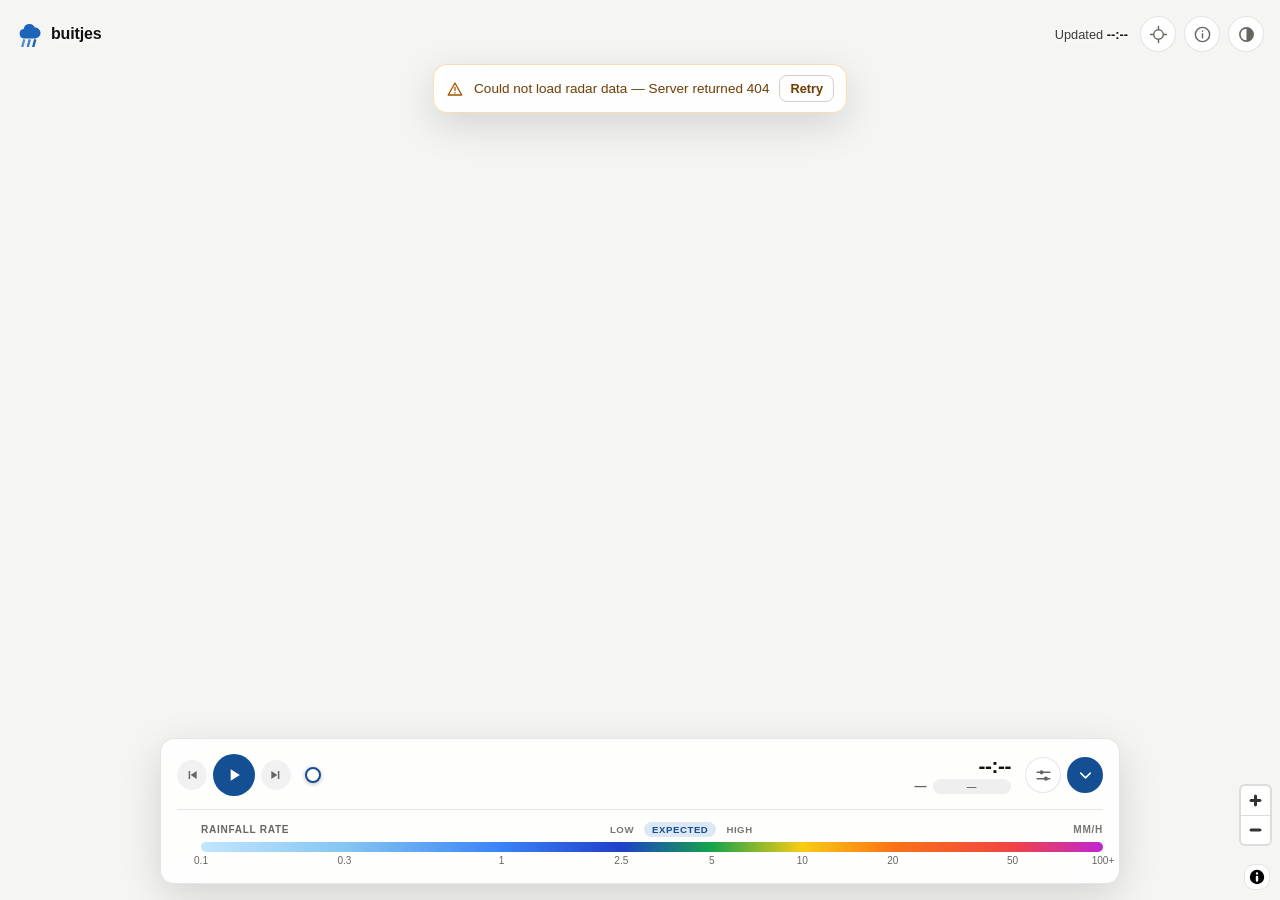
==== frontend/index.html @ 9e0125d9 "Light mode for the map page; OSM referrer on the forecast page The map page gets the family light/da" ====
<!DOCTYPE html>
<html lang="en">
<head>
    <meta charset="UTF-8">
    <meta name="viewport" content="width=device-width, initial-scale=1.0, viewport-fit=cover">
    <meta name="color-scheme" content="dark light">
    <!-- See robots.txt. -->
    <meta name="robots" content="noindex, nofollow">
    <!-- Only the map page, and only because OpenStreetMap's tile servers reject
         requests with no Referer. A reverse proxy sending Referrer-Policy:
         same-origin — a reasonable default, and what this runs behind — strips
         it on cross-origin requests, so the OSM basemap 403s while every other
         basemap is unaffected. A document-level meta overrides the header.
         strict-origin-when-cross-origin is the browsers' own default: the tile
         host is told which site is asking, and nothing more. -->
    <meta name="referrer" content="strict-origin-when-cross-origin">
    <title>Buitjes — Precipitation radar</title>
    <link rel="icon" type="image/svg+xml" href="favicon.svg">
    <link rel="icon" type="image/png" sizes="32x32" href="favicon-32.png">
    <link rel="apple-touch-icon" href="apple-touch-icon.png">
    <link rel="stylesheet" href="vendor/maplibre/maplibre-gl.css">
    <link rel="stylesheet" href="style.css">
    <!-- Before anything is drawn: applies a saved light/dark choice (the
         switch in the top bar), so the page never flashes the other theme. -->
    <script src="js/family.js"></script>
</head>
<body>
    <svg class="icon-sprite" aria-hidden="true" focusable="false">
        <symbol id="icon-play" viewBox="0 0 24 24"><path d="M8 5v14l11-7z"/></symbol>
        <symbol id="icon-pause" viewBox="0 0 24 24"><path d="M6 5h4v14H6zM14 5h4v14h-4z"/></symbol>
        <symbol id="icon-prev" viewBox="0 0 24 24"><path d="M7 6h2.2v12H7zM19 6v12l-9-6z"/></symbol>
        <symbol id="icon-next" viewBox="0 0 24 24"><path d="M14.8 6H17v12h-2.2zM5 6v12l9-6z"/></symbol>
        <symbol id="icon-settings" viewBox="0 0 24 24" fill="none" stroke="currentColor" stroke-width="1.8" stroke-linecap="round">
            <path d="M4 8h16M4 16h16"/>
            <circle cx="9.5" cy="8" r="2.6" fill="currentColor" stroke="none"/>
            <circle cx="15" cy="16" r="2.6" fill="currentColor" stroke="none"/>
        </symbol>
        <symbol id="icon-info" viewBox="0 0 24 24" fill="none" stroke="currentColor" stroke-width="1.8" stroke-linecap="round">
            <circle cx="12" cy="12" r="9"/><path d="M12 11v5"/><path d="M12 7.6v.3"/>
        </symbol>
        <symbol id="icon-locate" viewBox="0 0 24 24" fill="none" stroke="currentColor" stroke-width="1.8" stroke-linecap="round">
            <circle cx="12" cy="12" r="6"/><path d="M12 2v3M12 19v3M2 12h3M19 12h3"/>
        </symbol>
        <symbol id="icon-chevron" viewBox="0 0 24 24" fill="none" stroke="currentColor" stroke-width="2" stroke-linecap="round" stroke-linejoin="round">
            <path d="M6 9l6 6 6-6"/>
        </symbol>
        <symbol id="icon-alert" viewBox="0 0 24 24" fill="none" stroke="currentColor" stroke-width="1.8" stroke-linecap="round" stroke-linejoin="round">
            <path d="M12 4l9 16H3z"/><path d="M12 10v4"/><path d="M12 17v.3"/>
        </symbol>
        <symbol id="icon-close" viewBox="0 0 24 24" fill="none" stroke="currentColor" stroke-width="2" stroke-linecap="round">
            <path d="M6 6l12 12M18 6L6 18"/>
        </symbol>
    </svg>

    <div id="map"></div>

    <!-- Follows the cursor with the rain rate under it. Pointer-only, and
         deliberately outside #map so MapLibre never treats it as a target. -->
    <div class="hover-readout" id="hover-readout" aria-hidden="true" hidden>
        <span class="hover-swatch" id="hover-swatch"></span>
        <span class="hover-value" id="hover-value"></span>
        <span class="hover-band" id="hover-band" hidden></span>
    </div>

    <div class="banner" id="banner" role="alert" hidden>
        <svg class="banner-icon" aria-hidden="true"><use href="#icon-alert"/></svg>
        <span class="banner-spinner" aria-hidden="true"></span>
        <span id="banner-text"></span>
        <button type="button" id="banner-retry" class="banner-retry">Retry</button>
    </div>

    <header class="topbar">
        <div class="brand">
            <!-- The way back up, when a deployment has configured one: this
                 usually runs on a subdomain of a larger site, and without this
                 the only route there is editing the address bar. Filled in from
                 the manifest by site.js, and hidden -- separator and all -- when
                 nothing is configured. Reads "site / buitjes", the same order
                 as the nav on the other mhjansen.nl sites. -->
            <span class="brand-home" data-site-home hidden><a href=""></a><span class="brand-sep" aria-hidden="true">/</span></span>
            <svg class="brand-mark" viewBox="0 0 28 26" aria-hidden="true">
                <path transform="translate(1 -1.5) scale(1.05)" fill="currentColor" d="M7 18a4.5 4.5 0 0 1-.6-8.96 5.5 5.5 0 0 1 10.55-1.4A4.25 4.25 0 0 1 17.5 18z"/>
                <g stroke-width="2.4" stroke-linecap="square"><line class="rain-1" x1="8" y1="19.5" x2="6.5" y2="25"/><line class="rain-2" x1="13.5" y1="19.5" x2="12" y2="25"/><line x1="19" y1="19.5" x2="17.5" y2="25" stroke="currentColor"/></g>
            </svg>
            <span class="brand-name">buitjes</span>
        </div>
        <div class="topbar-actions">
            <!-- The age suffix and the dot only appear when the feed has
                 stopped; a fresh reading looks exactly as it always did. -->
            <p class="ref-time" id="ref-time-wrap">
                <span class="ref-time-dot" aria-hidden="true"></span>
                <span class="ref-time-label">Updated</span>
                <time id="ref-time">--:--</time>
                <span class="ref-time-age" id="ref-time-age"></span>
            </p>
            <!-- Only while the ingestor is standing in for KNMI's seamless
                 ensemble. It sits beside the update time because that is where
                 a reader already looks to ask "is this current?", and this is
                 the other half of that question: current, but coarser. -->
            <span class="src-badge" id="src-badge" hidden>Fallback</span>
            <button type="button" id="locate-btn" class="icon-btn" aria-label="Find my location" title="Find my location">
                <svg aria-hidden="true"><use href="#icon-locate"/></svg>
            </button>
            <button type="button" id="info-btn" class="icon-btn" aria-label="About this map" aria-expanded="false" title="About this map">
                <svg aria-hidden="true"><use href="#icon-info"/></svg>
            </button>
            <!-- The light/dark switch all the mhjansen.nl sites share, last in
                 the bar as on the others. family.js fills it in and shows it. -->
            <button class="icon-btn theme-toggle" hidden></button>
        </div>

    </header>

    <div class="modal-backdrop" id="about-backdrop" hidden></div>
    <div class="modal" id="about-modal" role="dialog" aria-modal="true" aria-labelledby="about-title" hidden>
        <div class="modal-head">
            <h2 id="about-title">About Buitjes</h2>
            <button type="button" id="about-close" class="icon-btn" aria-label="Close">
                <svg aria-hidden="true"><use href="#icon-close"/></svg>
            </button>
        </div>

        <div class="modal-body">
            <p>Rainfall over the Netherlands in 5-minute steps: an hour of measured
               radar behind you, six hours of forecast ahead. Every number on this
               page comes from this server, which fetches and reduces the weather
               data itself; the only thing the browser asks anyone else for is the
               basemap under the rain.</p>

            <section class="about-section">
                <h3>Reading the timeline</h3>
                <dl class="info-list">
                    <dt><i class="zone-swatch zone-swatch--observed"></i>Observed</dt>
                    <dd>What the radar actually measured.</dd>
                    <dt><i class="zone-swatch zone-swatch--nowcast"></i>Nowcast</dt>
                    <dd>First two hours ahead, mostly radar extrapolation.</dd>
                    <dt><i class="zone-swatch zone-swatch--forecast"></i>Forecast</dt>
                    <dd>Beyond that, increasingly the weather model.</dd>
                </dl>
                <p class="about-note">The forecast is <em>seamless</em> — that split is a
                   reading aid, not a change of data source. Accuracy drops the further
                   right you scrub.</p>
                <p class="about-note">A step badged <strong>Estimated</strong> is one KNMI
                   published empty: all twenty runs identical and the country dry in the
                   middle of a rain band. Rather than draw that, this stands in for it with
                   the average of the steps five minutes either side, and says so — on the
                   map as the badge, on a chart as a dashed line.</p>
            </section>

            <section class="about-section">
                <h3>How sure is it?</h3>
                <p class="about-note">The forecast is twenty runs, not one.
                   <strong>Expected</strong> on the switch is the twenty pooled into a single
                   field: their average decides where the rain is, the runs' own range of
                   intensities how hard it falls, so a shower keeps its edges instead of being
                   smeared across twenty guesses at its position.</p>
                <p class="about-note"><strong>Low</strong> and <strong>High</strong> redraw the
                   map as the dry and wet ends of the runs' disagreement: the rate all but two
                   of them beat, and the one only two reach. The wider the gap, the more the
                   ensemble is arguing — usually about where a shower lands, long before it
                   argues that one is coming at all. Hover to read all three at once.</p>
                <p class="about-note">Both are taken over
                   <span id="about-spread-radius">a small radius</span>
                   rather than a single square kilometre: at one kilometre the low end reads
                   zero almost everywhere, because a shower two streets away counts as a miss.
                   Read them as <em>near here</em>. Over the measured hour there is nothing to
                   take — radar is one number, not twenty — so the map shows what was measured
                   whichever end is selected.</p>
            </section>

            <section class="about-section">
                <h3>Data &amp; weather models</h3>
                <p class="about-note">Precipitation comes from the
                   <a href="https://dataplatform.knmi.nl/" target="_blank" rel="noopener">KNMI Data Platform</a>,
                   licensed CC BY 4.0.</p>
                <!-- Built by describeSources(), including the note about the
                     stand-in that hangs off the ensemble entry. -->
                <ul class="about-list" id="about-datasets"></ul>
                <ul class="about-list">
                    <li>
                        <a href="https://open-meteo.com/" target="_blank" rel="noopener">Open-Meteo</a>
                        <span class="about-kind">temperature, wind, solar, rain outlook</span>
                        <p>The KNMI product is precipitation only, so everything else comes from
                           Open-Meteo's ensemble endpoint — which returns every member, giving
                           the same kind of spread the rain forecast has. It also carries the rain
                           outlook past KNMI's six hours, hourly instead of every five minutes.
                           Fetched server-side.</p>
                    </li>
                </ul>
            </section>

            <section class="about-section">
                <h3>Mapping</h3>
                <ul class="about-list">
                    <li>
                        <a href="https://maplibre.org/" target="_blank" rel="noopener">MapLibre GL JS</a>
                        <span class="about-kind">renderer</span>
                        <p>Open-source GPU map rendering, served from this host rather than a CDN.</p>
                    </li>
                    <li>
                        <a href="https://openfreemap.org/" target="_blank" rel="noopener">OpenFreeMap</a>
                        <span class="about-kind">tiles</span>
                        <p><a href="https://www.openstreetmap.org/copyright" target="_blank" rel="noopener">OpenStreetMap</a>
                           vector tiles, free and without a key. Four of the five basemaps come
                           from here: their Dark and Positron styles as they are, plus two more
                           built from Dark — the high-contrast one recoloured here for quiet
                           roads and white place names on a heavy halo, and a plain one with the
                           names taken off altogether. Because the names are real text rather
                           than part of a picture, the rain slides underneath them instead of
                           over them.</p>
                    </li>
                    <li>
                        <a href="https://www.openstreetmap.org/" target="_blank" rel="noopener">OpenStreetMap standard tiles</a>
                        <span class="about-kind">tiles</span>
                        <p>The familiar OSM rendering, served by the OpenStreetMap Foundation.
                           One image with the names drawn into it, so on this style they sit
                           under the rain rather than over it.</p>
                    </li>
                </ul>
            </section>

            <section class="about-section">
                <h3>How it works</h3>
                <ul class="about-list about-list--plain">
                    <li><strong>Push, not polling.</strong> A Python service subscribes to KNMI's
                        MQTT notification service and ingests each file as it is announced,
                        rather than repeatedly asking whether one has appeared.</li>
                    <li><strong>Two grids, one raster.</strong> The forecast arrives as NetCDF on a
                        lat/lon grid and the radar as KNMI HDF5 on a polar stereographic one;
                        both are resampled onto a single Web Mercator raster so the map can
                        stretch one canvas over them.</li>
                    <li><strong>16-bit WebP packing.</strong> Each rain rate is split across the red
                        and green channels of a lossless WebP, and blue flags the pixels no radar
                        measured — so a frame of the whole domain is around 30 KB and a full
                        6-hour cycle a couple of megabytes.</li>
                    <li><strong>Colour on the GPU.</strong> A WebGL shader recombines those bytes and
                        applies the colour scale, so frames can be recoloured without
                        refetching. A Rust server hands out the finished frames.</li>
                </ul>
            </section>

            <section class="about-section">
                <h3>Source</h3>
                <p class="about-note">Open source, MIT licensed, at
                   <a href="https://github.com/MennoJ97/buitjes" target="_blank" rel="noopener">github.com/MennoJ97/buitjes</a>.
                   Most of it was written by an AI coding assistant; the commit history
                   records which parts.</p>
            </section>

            <section class="about-section">
                <h3>Credit</h3>
                <p class="about-note">Inspired by
                   <a href="https://nimbus.yannick.cloud" target="_blank" rel="noopener">Nimbus</a>
                   by Yannick, which showed what a self-hosted KNMI radar viewer could be —
                   the ensemble timeline, the WebP channel packing and the shader-side colour
                   ramp are all ideas taken from it. This is an independent implementation.</p>
            </section>

            <section class="about-section">
                <h3>Keyboard</h3>
                <p class="about-note"><kbd>Space</kbd> play or pause ·
                   <kbd>←</kbd> <kbd>→</kbd> step one frame ·
                   <kbd>Home</kbd> <kbd>End</kbd> jump to either end ·
                   <kbd>Esc</kbd> close. Click anywhere on the map for the rain rate and
                   the full timeline at that spot.</p>
            </section>

            <p class="about-foot">
                <span id="about-source"></span>
                <span class="about-home" data-site-home hidden>Part of <a href=""></a></span>
            </p>
        </div>
    </div>

    <aside class="trend-panel" id="trend-panel" aria-label="Forecast trend" hidden>
        <div class="trend-head">
            <div>
                <h2 id="trend-title">Forecast trend</h2>
                <p class="trend-sub" id="trend-sub"></p>
            </div>
            <button type="button" id="trend-close" class="icon-btn" aria-label="Close trend panel">
                <svg aria-hidden="true"><use href="#icon-close"/></svg>
            </button>
        </div>
        <div class="trend-body" id="trend-body"></div>
        <a class="trend-link" id="trend-link" href="forecast.html">Open full forecast &rarr;</a>
    </aside>

    <section class="panel" id="panel" aria-label="Radar playback">
        <div class="panel-primary">
            <div class="playback">
                <button type="button" id="step-back" class="btn-step" aria-label="Previous frame">
                    <svg aria-hidden="true"><use href="#icon-prev"/></svg>
                </button>
                <button type="button" id="play-pause-btn" class="btn-play" aria-label="Play">
                    <svg aria-hidden="true"><use href="#icon-play"/></svg>
                </button>
                <button type="button" id="step-fwd" class="btn-step" aria-label="Next frame">
                    <svg aria-hidden="true"><use href="#icon-next"/></svg>
                </button>
            </div>

            <div class="timeline" id="timeline">
                <div class="tl-track">
                    <div class="tl-zones" id="tl-zones"></div>
                    <div class="tl-ticks" id="tl-ticks"></div>
                    <div class="tl-loading" id="tl-loading" hidden></div>
                    <div class="tl-now" id="tl-now" hidden><span>now</span></div>
                </div>
                <input type="range" id="timeline-slider" min="0" max="0" value="0" step="1" aria-label="Forecast time">
            </div>

            <div class="readout">
                <time class="readout-time" id="current-time">--:--</time>
                <span class="readout-meta">
                    <span class="readout-step" id="step-label">—</span>
                    <span class="kind-badge" id="kind-badge">—</span>
                </span>
            </div>

            <div class="panel-buttons">
                <button type="button" id="settings-btn" class="icon-btn" aria-label="Playback settings" aria-expanded="false" title="Playback settings">
                    <svg aria-hidden="true"><use href="#icon-settings"/></svg>
                </button>
                <button type="button" id="collapse-btn" class="icon-btn btn-collapse" aria-label="Collapse panel" aria-expanded="true" title="Collapse panel">
                    <svg aria-hidden="true"><use href="#icon-chevron"/></svg>
                </button>
            </div>
        </div>

        <div class="panel-secondary">
            <div class="zone-key" id="zone-key"></div>
            <div class="scale">
                <div class="scale-head">
                    <span class="scale-title" id="scale-title">Rainfall rate</span>
                    <div class="pct-switch" id="pct-switch" role="group" aria-label="Which of the ensemble to draw" hidden>
                        <button type="button" class="pct-option" data-band="p10">Low</button>
                        <button type="button" class="pct-option is-active" data-band="mid" aria-pressed="true">Expected</button>
                        <button type="button" class="pct-option" data-band="p90">High</button>
                    </div>
                    <span class="scale-unit">mm/h</span>
                </div>
                <canvas id="legend-canvas" class="scale-bar"></canvas>
                <div class="scale-labels" id="scale-labels"></div>
            </div>
        </div>

    <div class="popover popover--settings" id="settings-popover" role="dialog" aria-label="Playback settings" hidden>
        <label class="field">
            <span class="field-label">Speed <output id="speed-label">3 fps</output></span>
            <input type="range" id="speed-slider" min="1" max="10" value="3" step="1">
        </label>
        <label class="field">
            <span class="field-label">Radar opacity <output id="opacity-label">70%</output></span>
            <input type="range" id="opacity-slider" min="10" max="100" value="70" step="5">
        </label>
        <label class="field field--check">
            <input type="checkbox" id="trend-toggle">
            <span>Show forecast trend panel</span>
        </label>
        <label class="field">
            <span class="field-label">Map style</span>
            <select id="basemap-select">
                <option value="dark">Dark</option>
                <option value="contrast">Dark, high contrast</option>
                <option value="light">Light</option>
                <option value="osm">OpenStreetMap</option>
                <option value="minimal">Dark, no labels</option>
            </select>
        </label>
    </div>
    </section>

    <canvas id="glcanvas" width="500" height="500" class="offscreen" aria-hidden="true"></canvas>

    <script src="vendor/maplibre/maplibre-gl.js"></script>
    <script type="module" src="js/app.js"></script>
</body>
</html>
---- frontend/vendor/maplibre/maplibre-gl.css ----
.maplibregl-map{-webkit-tap-highlight-color:rgb(0 0 0/0);font:12px/20px Helvetica Neue,Arial,Helvetica,sans-serif;overflow:hidden;position:relative}.maplibregl-canvas{left:0;position:absolute;top:0}.maplibregl-map:fullscreen{height:100%;width:100%}.maplibregl-ctrl-group button.maplibregl-ctrl-compass{touch-action:none}.maplibregl-canvas-container.maplibregl-interactive,.maplibregl-ctrl-group button.maplibregl-ctrl-compass{cursor:grab;-moz-user-select:none;-webkit-user-select:none;-ms-user-select:none;user-select:none}.maplibregl-canvas-container.maplibregl-interactive.maplibregl-track-pointer{cursor:pointer}.maplibregl-canvas-container.maplibregl-interactive:active,.maplibregl-ctrl-group button.maplibregl-ctrl-compass:active{cursor:grabbing}.maplibregl-canvas-container.maplibregl-touch-zoom-rotate,.maplibregl-canvas-container.maplibregl-touch-zoom-rotate .maplibregl-canvas{touch-action:pan-x pan-y}.maplibregl-canvas-container.maplibregl-touch-drag-pan,.maplibregl-canvas-container.maplibregl-touch-drag-pan .maplibregl-canvas{touch-action:pinch-zoom}.maplibregl-canvas-container.maplibregl-touch-zoom-rotate.maplibregl-touch-drag-pan,.maplibregl-canvas-container.maplibregl-touch-zoom-rotate.maplibregl-touch-drag-pan .maplibregl-canvas{touch-action:none}.maplibregl-canvas-container.maplibregl-touch-drag-pan.maplibregl-cooperative-gestures,.maplibregl-canvas-container.maplibregl-touch-drag-pan.maplibregl-cooperative-gestures .maplibregl-canvas{touch-action:pan-x pan-y}.maplibregl-ctrl-bottom-left,.maplibregl-ctrl-bottom-right,.maplibregl-ctrl-top-left,.maplibregl-ctrl-top-right{pointer-events:none;position:absolute;z-index:2}.maplibregl-ctrl-top-left{left:0;top:0}.maplibregl-ctrl-top-right{right:0;top:0}.maplibregl-ctrl-bottom-left{bottom:0;left:0}.maplibregl-ctrl-bottom-right{bottom:0;right:0}.maplibregl-ctrl{clear:both;pointer-events:auto;transform:translate(0)}.maplibregl-ctrl-top-left .maplibregl-ctrl{float:left;margin:10px 0 0 10px}.maplibregl-ctrl-top-right .maplibregl-ctrl{float:right;margin:10px 10px 0 0}.maplibregl-ctrl-bottom-left .maplibregl-ctrl{float:left;margin:0 0 10px 10px}.maplibregl-ctrl-bottom-right .maplibregl-ctrl{float:right;margin:0 10px 10px 0}.maplibregl-ctrl-group{background:#fff;border-radius:4px}.maplibregl-ctrl-group:not(:empty){box-shadow:0 0 0 2px rgba(0,0,0,.1)}@media (-ms-high-contrast:active){.maplibregl-ctrl-group:not(:empty){box-shadow:0 0 0 2px ButtonText}}.maplibregl-ctrl-group button{background-color:transparent;border:0;box-sizing:border-box;cursor:pointer;display:block;height:29px;outline:none;padding:0;width:29px}.maplibregl-ctrl-group button+button{border-top:1px solid #ddd}.maplibregl-ctrl button .maplibregl-ctrl-icon{background-position:50%;background-repeat:no-repeat;display:block;height:100%;width:100%}@media (-ms-high-contrast:active){.maplibregl-ctrl-icon{background-color:transparent}.maplibregl-ctrl-group button+button{border-top:1px solid ButtonText}}.maplibregl-ctrl button::-moz-focus-inner{border:0;padding:0}.maplibregl-ctrl-attrib-button:focus,.maplibregl-ctrl-group button:focus{box-shadow:0 0 2px 2px #0096ff}.maplibregl-ctrl button:disabled{cursor:not-allowed}.maplibregl-ctrl button:disabled .maplibregl-ctrl-icon{opacity:.25}.maplibregl-ctrl button:not(:disabled):hover{background-color:rgb(0 0 0/5%)}.maplibregl-ctrl-group button:focus:focus-visible{box-shadow:0 0 2px 2px #0096ff}.maplibregl-ctrl-group button:focus:not(:focus-visible){box-shadow:none}.maplibregl-ctrl-group button:focus:first-child{border-radius:4px 4px 0 0}.maplibregl-ctrl-group button:focus:last-child{border-radius:0 0 4px 4px}.maplibregl-ctrl-group button:focus:only-child{border-radius:inherit}.maplibregl-ctrl button.maplibregl-ctrl-zoom-out .maplibregl-ctrl-icon{background-image:url("data:image/svg+xml;charset=utf-8,%3Csvg xmlns='http://www.w3.org/2000/svg' width='29' height='29' fill='%23333' viewBox='0 0 29 29'%3E%3Cpath d='M10 13c-.75 0-1.5.75-1.5 1.5S9.25 16 10 16h9c.75 0 1.5-.75 1.5-1.5S19.75 13 19 13h-9z'/%3E%3C/svg%3E")}.maplibregl-ctrl button.maplibregl-ctrl-zoom-in .maplibregl-ctrl-icon{background-image:url("data:image/svg+xml;charset=utf-8,%3Csvg xmlns='http://www.w3.org/2000/svg' width='29' height='29' fill='%23333' viewBox='0 0 29 29'%3E%3Cpath d='M14.5 8.5c-.75 0-1.5.75-1.5 1.5v3h-3c-.75 0-1.5.75-1.5 1.5S9.25 16 10 16h3v3c0 .75.75 1.5 1.5 1.5S16 19.75 16 19v-3h3c.75 0 1.5-.75 1.5-1.5S19.75 13 19 13h-3v-3c0-.75-.75-1.5-1.5-1.5z'/%3E%3C/svg%3E")}@media (-ms-high-contrast:active){.maplibregl-ctrl button.maplibregl-ctrl-zoom-out .maplibregl-ctrl-icon{background-image:url("data:image/svg+xml;charset=utf-8,%3Csvg xmlns='http://www.w3.org/2000/svg' width='29' height='29' fill='%23fff' viewBox='0 0 29 29'%3E%3Cpath d='M10 13c-.75 0-1.5.75-1.5 1.5S9.25 16 10 16h9c.75 0 1.5-.75 1.5-1.5S19.75 13 19 13h-9z'/%3E%3C/svg%3E")}.maplibregl-ctrl button.maplibregl-ctrl-zoom-in .maplibregl-ctrl-icon{background-image:url("data:image/svg+xml;charset=utf-8,%3Csvg xmlns='http://www.w3.org/2000/svg' width='29' height='29' fill='%23fff' viewBox='0 0 29 29'%3E%3Cpath d='M14.5 8.5c-.75 0-1.5.75-1.5 1.5v3h-3c-.75 0-1.5.75-1.5 1.5S9.25 16 10 16h3v3c0 .75.75 1.5 1.5 1.5S16 19.75 16 19v-3h3c.75 0 1.5-.75 1.5-1.5S19.75 13 19 13h-3v-3c0-.75-.75-1.5-1.5-1.5z'/%3E%3C/svg%3E")}}@media (-ms-high-contrast:black-on-white){.maplibregl-ctrl button.maplibregl-ctrl-zoom-out .maplibregl-ctrl-icon{background-image:url("data:image/svg+xml;charset=utf-8,%3Csvg xmlns='http://www.w3.org/2000/svg' width='29' height='29' viewBox='0 0 29 29'%3E%3Cpath d='M10 13c-.75 0-1.5.75-1.5 1.5S9.25 16 10 16h9c.75 0 1.5-.75 1.5-1.5S19.75 13 19 13h-9z'/%3E%3C/svg%3E")}.maplibregl-ctrl button.maplibregl-ctrl-zoom-in .maplibregl-ctrl-icon{background-image:url("data:image/svg+xml;charset=utf-8,%3Csvg xmlns='http://www.w3.org/2000/svg' width='29' height='29' viewBox='0 0 29 29'%3E%3Cpath d='M14.5 8.5c-.75 0-1.5.75-1.5 1.5v3h-3c-.75 0-1.5.75-1.5 1.5S9.25 16 10 16h3v3c0 .75.75 1.5 1.5 1.5S16 19.75 16 19v-3h3c.75 0 1.5-.75 1.5-1.5S19.75 13 19 13h-3v-3c0-.75-.75-1.5-1.5-1.5z'/%3E%3C/svg%3E")}}.maplibregl-ctrl button.maplibregl-ctrl-fullscreen .maplibregl-ctrl-icon{background-image:url("data:image/svg+xml;charset=utf-8,%3Csvg xmlns='http://www.w3.org/2000/svg' width='29' height='29' fill='%23333' viewBox='0 0 29 29'%3E%3Cpath d='M24 16v5.5c0 1.75-.75 2.5-2.5 2.5H16v-1l3-1.5-4-5.5 1-1 5.5 4 1.5-3h1zM6 16l1.5 3 5.5-4 1 1-4 5.5 3 1.5v1H7.5C5.75 24 5 23.25 5 21.5V16h1zm7-11v1l-3 1.5 4 5.5-1 1-5.5-4L6 13H5V7.5C5 5.75 5.75 5 7.5 5H13zm11 2.5c0-1.75-.75-2.5-2.5-2.5H16v1l3 1.5-4 5.5 1 1 5.5-4 1.5 3h1V7.5z'/%3E%3C/svg%3E")}.maplibregl-ctrl button.maplibregl-ctrl-shrink .maplibregl-ctrl-icon{background-image:url("data:image/svg+xml;charset=utf-8,%3Csvg xmlns='http://www.w3.org/2000/svg' width='29' height='29' viewBox='0 0 29 29'%3E%3Cpath d='M18.5 16c-1.75 0-2.5.75-2.5 2.5V24h1l1.5-3 5.5 4 1-1-4-5.5 3-1.5v-1h-5.5zM13 18.5c0-1.75-.75-2.5-2.5-2.5H5v1l3 1.5L4 24l1 1 5.5-4 1.5 3h1v-5.5zm3-8c0 1.75.75 2.5 2.5 2.5H24v-1l-3-1.5L25 5l-1-1-5.5 4L17 5h-1v5.5zM10.5 13c1.75 0 2.5-.75 2.5-2.5V5h-1l-1.5 3L5 4 4 5l4 5.5L5 12v1h5.5z'/%3E%3C/svg%3E")}@media (-ms-high-contrast:active){.maplibregl-ctrl button.maplibregl-ctrl-fullscreen .maplibregl-ctrl-icon{background-image:url("data:image/svg+xml;charset=utf-8,%3Csvg xmlns='http://www.w3.org/2000/svg' width='29' height='29' fill='%23fff' viewBox='0 0 29 29'%3E%3Cpath d='M24 16v5.5c0 1.75-.75 2.5-2.5 2.5H16v-1l3-1.5-4-5.5 1-1 5.5 4 1.5-3h1zM6 16l1.5 3 5.5-4 1 1-4 5.5 3 1.5v1H7.5C5.75 24 5 23.25 5 21.5V16h1zm7-11v1l-3 1.5 4 5.5-1 1-5.5-4L6 13H5V7.5C5 5.75 5.75 5 7.5 5H13zm11 2.5c0-1.75-.75-2.5-2.5-2.5H16v1l3 1.5-4 5.5 1 1 5.5-4 1.5 3h1V7.5z'/%3E%3C/svg%3E")}.maplibregl-ctrl button.maplibregl-ctrl-shrink .maplibregl-ctrl-icon{background-image:url("data:image/svg+xml;charset=utf-8,%3Csvg xmlns='http://www.w3.org/2000/svg' width='29' height='29' fill='%23fff' viewBox='0 0 29 29'%3E%3Cpath d='M18.5 16c-1.75 0-2.5.75-2.5 2.5V24h1l1.5-3 5.5 4 1-1-4-5.5 3-1.5v-1h-5.5zM13 18.5c0-1.75-.75-2.5-2.5-2.5H5v1l3 1.5L4 24l1 1 5.5-4 1.5 3h1v-5.5zm3-8c0 1.75.75 2.5 2.5 2.5H24v-1l-3-1.5L25 5l-1-1-5.5 4L17 5h-1v5.5zM10.5 13c1.75 0 2.5-.75 2.5-2.5V5h-1l-1.5 3L5 4 4 5l4 5.5L5 12v1h5.5z'/%3E%3C/svg%3E")}}@media (-ms-high-contrast:black-on-white){.maplibregl-ctrl button.maplibregl-ctrl-fullscreen .maplibregl-ctrl-icon{background-image:url("data:image/svg+xml;charset=utf-8,%3Csvg xmlns='http://www.w3.org/2000/svg' width='29' height='29' viewBox='0 0 29 29'%3E%3Cpath d='M24 16v5.5c0 1.75-.75 2.5-2.5 2.5H16v-1l3-1.5-4-5.5 1-1 5.5 4 1.5-3h1zM6 16l1.5 3 5.5-4 1 1-4 5.5 3 1.5v1H7.5C5.75 24 5 23.25 5 21.5V16h1zm7-11v1l-3 1.5 4 5.5-1 1-5.5-4L6 13H5V7.5C5 5.75 5.75 5 7.5 5H13zm11 2.5c0-1.75-.75-2.5-2.5-2.5H16v1l3 1.5-4 5.5 1 1 5.5-4 1.5 3h1V7.5z'/%3E%3C/svg%3E")}.maplibregl-ctrl button.maplibregl-ctrl-shrink .maplibregl-ctrl-icon{background-image:url("data:image/svg+xml;charset=utf-8,%3Csvg xmlns='http://www.w3.org/2000/svg' width='29' height='29' viewBox='0 0 29 29'%3E%3Cpath d='M18.5 16c-1.75 0-2.5.75-2.5 2.5V24h1l1.5-3 5.5 4 1-1-4-5.5 3-1.5v-1h-5.5zM13 18.5c0-1.75-.75-2.5-2.5-2.5H5v1l3 1.5L4 24l1 1 5.5-4 1.5 3h1v-5.5zm3-8c0 1.75.75 2.5 2.5 2.5H24v-1l-3-1.5L25 5l-1-1-5.5 4L17 5h-1v5.5zM10.5 13c1.75 0 2.5-.75 2.5-2.5V5h-1l-1.5 3L5 4 4 5l4 5.5L5 12v1h5.5z'/%3E%3C/svg%3E")}}.maplibregl-ctrl button.maplibregl-ctrl-compass .maplibregl-ctrl-icon{background-image:url("data:image/svg+xml;charset=utf-8,%3Csvg xmlns='http://www.w3.org/2000/svg' width='29' height='29' fill='%23333' viewBox='0 0 29 29'%3E%3Cpath d='m10.5 14 4-8 4 8h-8z'/%3E%3Cpath fill='%23ccc' d='m10.5 16 4 8 4-8h-8z'/%3E%3C/svg%3E")}@media (-ms-high-contrast:active){.maplibregl-ctrl button.maplibregl-ctrl-compass .maplibregl-ctrl-icon{background-image:url("data:image/svg+xml;charset=utf-8,%3Csvg xmlns='http://www.w3.org/2000/svg' width='29' height='29' fill='%23fff' viewBox='0 0 29 29'%3E%3Cpath d='m10.5 14 4-8 4 8h-8z'/%3E%3Cpath fill='%23999' d='m10.5 16 4 8 4-8h-8z'/%3E%3C/svg%3E")}}@media (-ms-high-contrast:black-on-white){.maplibregl-ctrl button.maplibregl-ctrl-compass .maplibregl-ctrl-icon{background-image:url("data:image/svg+xml;charset=utf-8,%3Csvg xmlns='http://www.w3.org/2000/svg' width='29' height='29' viewBox='0 0 29 29'%3E%3Cpath d='m10.5 14 4-8 4 8h-8z'/%3E%3Cpath fill='%23ccc' d='m10.5 16 4 8 4-8h-8z'/%3E%3C/svg%3E")}}.maplibregl-ctrl button.maplibregl-ctrl-terrain .maplibregl-ctrl-icon{background-image:url("data:image/svg+xml;charset=utf-8,%3Csvg xmlns='http://www.w3.org/2000/svg' width='22' height='22' fill='%23333' viewBox='0 0 22 22'%3E%3Cpath d='m1.754 13.406 4.453-4.851 3.09 3.09 3.281 3.277.969-.969-3.309-3.312 3.844-4.121 6.148 6.886h1.082v-.855l-7.207-8.07-4.84 5.187L6.169 6.57l-5.48 5.965v.871ZM.688 16.844h20.625v1.375H.688Zm0 0'/%3E%3C/svg%3E")}.maplibregl-ctrl button.maplibregl-ctrl-terrain-enabled .maplibregl-ctrl-icon{background-image:url("data:image/svg+xml;charset=utf-8,%3Csvg xmlns='http://www.w3.org/2000/svg' width='22' height='22' fill='%2333b5e5' viewBox='0 0 22 22'%3E%3Cpath d='m1.754 13.406 4.453-4.851 3.09 3.09 3.281 3.277.969-.969-3.309-3.312 3.844-4.121 6.148 6.886h1.082v-.855l-7.207-8.07-4.84 5.187L6.169 6.57l-5.48 5.965v.871ZM.688 16.844h20.625v1.375H.688Zm0 0'/%3E%3C/svg%3E")}.maplibregl-ctrl button.maplibregl-ctrl-geolocate .maplibregl-ctrl-icon{background-image:url("data:image/svg+xml;charset=utf-8,%3Csvg xmlns='http://www.w3.org/2000/svg' width='29' height='29' fill='%23333' viewBox='0 0 20 20'%3E%3Cpath d='M10 4C9 4 9 5 9 5v.1A5 5 0 0 0 5.1 9H5s-1 0-1 1 1 1 1 1h.1A5 5 0 0 0 9 14.9v.1s0 1 1 1 1-1 1-1v-.1a5 5 0 0 0 3.9-3.9h.1s1 0 1-1-1-1-1-1h-.1A5 5 0 0 0 11 5.1V5s0-1-1-1zm0 2.5a3.5 3.5 0 1 1 0 7 3.5 3.5 0 1 1 0-7z'/%3E%3Ccircle cx='10' cy='10' r='2'/%3E%3C/svg%3E")}.maplibregl-ctrl button.maplibregl-ctrl-geolocate:disabled .maplibregl-ctrl-icon{background-image:url("data:image/svg+xml;charset=utf-8,%3Csvg xmlns='http://www.w3.org/2000/svg' width='29' height='29' fill='%23aaa' viewBox='0 0 20 20'%3E%3Cpath d='M10 4C9 4 9 5 9 5v.1A5 5 0 0 0 5.1 9H5s-1 0-1 1 1 1 1 1h.1A5 5 0 0 0 9 14.9v.1s0 1 1 1 1-1 1-1v-.1a5 5 0 0 0 3.9-3.9h.1s1 0 1-1-1-1-1-1h-.1A5 5 0 0 0 11 5.1V5s0-1-1-1zm0 2.5a3.5 3.5 0 1 1 0 7 3.5 3.5 0 1 1 0-7z'/%3E%3Ccircle cx='10' cy='10' r='2'/%3E%3Cpath fill='red' d='m14 5 1 1-9 9-1-1 9-9z'/%3E%3C/svg%3E")}.maplibregl-ctrl button.maplibregl-ctrl-geolocate.maplibregl-ctrl-geolocate-active .maplibregl-ctrl-icon{background-image:url("data:image/svg+xml;charset=utf-8,%3Csvg xmlns='http://www.w3.org/2000/svg' width='29' height='29' fill='%2333b5e5' viewBox='0 0 20 20'%3E%3Cpath d='M10 4C9 4 9 5 9 5v.1A5 5 0 0 0 5.1 9H5s-1 0-1 1 1 1 1 1h.1A5 5 0 0 0 9 14.9v.1s0 1 1 1 1-1 1-1v-.1a5 5 0 0 0 3.9-3.9h.1s1 0 1-1-1-1-1-1h-.1A5 5 0 0 0 11 5.1V5s0-1-1-1zm0 2.5a3.5 3.5 0 1 1 0 7 3.5 3.5 0 1 1 0-7z'/%3E%3Ccircle cx='10' cy='10' r='2'/%3E%3C/svg%3E")}.maplibregl-ctrl button.maplibregl-ctrl-geolocate.maplibregl-ctrl-geolocate-active-error .maplibregl-ctrl-icon{background-image:url("data:image/svg+xml;charset=utf-8,%3Csvg xmlns='http://www.w3.org/2000/svg' width='29' height='29' fill='%23e58978' viewBox='0 0 20 20'%3E%3Cpath d='M10 4C9 4 9 5 9 5v.1A5 5 0 0 0 5.1 9H5s-1 0-1 1 1 1 1 1h.1A5 5 0 0 0 9 14.9v.1s0 1 1 1 1-1 1-1v-.1a5 5 0 0 0 3.9-3.9h.1s1 0 1-1-1-1-1-1h-.1A5 5 0 0 0 11 5.1V5s0-1-1-1zm0 2.5a3.5 3.5 0 1 1 0 7 3.5 3.5 0 1 1 0-7z'/%3E%3Ccircle cx='10' cy='10' r='2'/%3E%3C/svg%3E")}.maplibregl-ctrl button.maplibregl-ctrl-geolocate.maplibregl-ctrl-geolocate-background .maplibregl-ctrl-icon{background-image:url("data:image/svg+xml;charset=utf-8,%3Csvg xmlns='http://www.w3.org/2000/svg' width='29' height='29' fill='%2333b5e5' viewBox='0 0 20 20'%3E%3Cpath d='M10 4C9 4 9 5 9 5v.1A5 5 0 0 0 5.1 9H5s-1 0-1 1 1 1 1 1h.1A5 5 0 0 0 9 14.9v.1s0 1 1 1 1-1 1-1v-.1a5 5 0 0 0 3.9-3.9h.1s1 0 1-1-1-1-1-1h-.1A5 5 0 0 0 11 5.1V5s0-1-1-1zm0 2.5a3.5 3.5 0 1 1 0 7 3.5 3.5 0 1 1 0-7z'/%3E%3C/svg%3E")}.maplibregl-ctrl button.maplibregl-ctrl-geolocate.maplibregl-ctrl-geolocate-background-error .maplibregl-ctrl-icon{background-image:url("data:image/svg+xml;charset=utf-8,%3Csvg xmlns='http://www.w3.org/2000/svg' width='29' height='29' fill='%23e54e33' viewBox='0 0 20 20'%3E%3Cpath d='M10 4C9 4 9 5 9 5v.1A5 5 0 0 0 5.1 9H5s-1 0-1 1 1 1 1 1h.1A5 5 0 0 0 9 14.9v.1s0 1 1 1 1-1 1-1v-.1a5 5 0 0 0 3.9-3.9h.1s1 0 1-1-1-1-1-1h-.1A5 5 0 0 0 11 5.1V5s0-1-1-1zm0 2.5a3.5 3.5 0 1 1 0 7 3.5 3.5 0 1 1 0-7z'/%3E%3C/svg%3E")}.maplibregl-ctrl button.maplibregl-ctrl-geolocate.maplibregl-ctrl-geolocate-waiting .maplibregl-ctrl-icon{animation:maplibregl-spin 2s linear infinite}@media (-ms-high-contrast:active){.maplibregl-ctrl button.maplibregl-ctrl-geolocate .maplibregl-ctrl-icon{background-image:url("data:image/svg+xml;charset=utf-8,%3Csvg xmlns='http://www.w3.org/2000/svg' width='29' height='29' fill='%23fff' viewBox='0 0 20 20'%3E%3Cpath d='M10 4C9 4 9 5 9 5v.1A5 5 0 0 0 5.1 9H5s-1 0-1 1 1 1 1 1h.1A5 5 0 0 0 9 14.9v.1s0 1 1 1 1-1 1-1v-.1a5 5 0 0 0 3.9-3.9h.1s1 0 1-1-1-1-1-1h-.1A5 5 0 0 0 11 5.1V5s0-1-1-1zm0 2.5a3.5 3.5 0 1 1 0 7 3.5 3.5 0 1 1 0-7z'/%3E%3Ccircle cx='10' cy='10' r='2'/%3E%3C/svg%3E")}.maplibregl-ctrl button.maplibregl-ctrl-geolocate:disabled .maplibregl-ctrl-icon{background-image:url("data:image/svg+xml;charset=utf-8,%3Csvg xmlns='http://www.w3.org/2000/svg' width='29' height='29' fill='%23999' viewBox='0 0 20 20'%3E%3Cpath d='M10 4C9 4 9 5 9 5v.1A5 5 0 0 0 5.1 9H5s-1 0-1 1 1 1 1 1h.1A5 5 0 0 0 9 14.9v.1s0 1 1 1 1-1 1-1v-.1a5 5 0 0 0 3.9-3.9h.1s1 0 1-1-1-1-1-1h-.1A5 5 0 0 0 11 5.1V5s0-1-1-1zm0 2.5a3.5 3.5 0 1 1 0 7 3.5 3.5 0 1 1 0-7z'/%3E%3Ccircle cx='10' cy='10' r='2'/%3E%3Cpath fill='red' d='m14 5 1 1-9 9-1-1 9-9z'/%3E%3C/svg%3E")}.maplibregl-ctrl button.maplibregl-ctrl-geolocate.maplibregl-ctrl-geolocate-active .maplibregl-ctrl-icon{background-image:url("data:image/svg+xml;charset=utf-8,%3Csvg xmlns='http://www.w3.org/2000/svg' width='29' height='29' fill='%2333b5e5' viewBox='0 0 20 20'%3E%3Cpath d='M10 4C9 4 9 5 9 5v.1A5 5 0 0 0 5.1 9H5s-1 0-1 1 1 1 1 1h.1A5 5 0 0 0 9 14.9v.1s0 1 1 1 1-1 1-1v-.1a5 5 0 0 0 3.9-3.9h.1s1 0 1-1-1-1-1-1h-.1A5 5 0 0 0 11 5.1V5s0-1-1-1zm0 2.5a3.5 3.5 0 1 1 0 7 3.5 3.5 0 1 1 0-7z'/%3E%3Ccircle cx='10' cy='10' r='2'/%3E%3C/svg%3E")}.maplibregl-ctrl button.maplibregl-ctrl-geolocate.maplibregl-ctrl-geolocate-active-error .maplibregl-ctrl-icon{background-image:url("data:image/svg+xml;charset=utf-8,%3Csvg xmlns='http://www.w3.org/2000/svg' width='29' height='29' fill='%23e58978' viewBox='0 0 20 20'%3E%3Cpath d='M10 4C9 4 9 5 9 5v.1A5 5 0 0 0 5.1 9H5s-1 0-1 1 1 1 1 1h.1A5 5 0 0 0 9 14.9v.1s0 1 1 1 1-1 1-1v-.1a5 5 0 0 0 3.9-3.9h.1s1 0 1-1-1-1-1-1h-.1A5 5 0 0 0 11 5.1V5s0-1-1-1zm0 2.5a3.5 3.5 0 1 1 0 7 3.5 3.5 0 1 1 0-7z'/%3E%3Ccircle cx='10' cy='10' r='2'/%3E%3C/svg%3E")}.maplibregl-ctrl button.maplibregl-ctrl-geolocate.maplibregl-ctrl-geolocate-background .maplibregl-ctrl-icon{background-image:url("data:image/svg+xml;charset=utf-8,%3Csvg xmlns='http://www.w3.org/2000/svg' width='29' height='29' fill='%2333b5e5' viewBox='0 0 20 20'%3E%3Cpath d='M10 4C9 4 9 5 9 5v.1A5 5 0 0 0 5.1 9H5s-1 0-1 1 1 1 1 1h.1A5 5 0 0 0 9 14.9v.1s0 1 1 1 1-1 1-1v-.1a5 5 0 0 0 3.9-3.9h.1s1 0 1-1-1-1-1-1h-.1A5 5 0 0 0 11 5.1V5s0-1-1-1zm0 2.5a3.5 3.5 0 1 1 0 7 3.5 3.5 0 1 1 0-7z'/%3E%3C/svg%3E")}.maplibregl-ctrl button.maplibregl-ctrl-geolocate.maplibregl-ctrl-geolocate-background-error .maplibregl-ctrl-icon{background-image:url("data:image/svg+xml;charset=utf-8,%3Csvg xmlns='http://www.w3.org/2000/svg' width='29' height='29' fill='%23e54e33' viewBox='0 0 20 20'%3E%3Cpath d='M10 4C9 4 9 5 9 5v.1A5 5 0 0 0 5.1 9H5s-1 0-1 1 1 1 1 1h.1A5 5 0 0 0 9 14.9v.1s0 1 1 1 1-1 1-1v-.1a5 5 0 0 0 3.9-3.9h.1s1 0 1-1-1-1-1-1h-.1A5 5 0 0 0 11 5.1V5s0-1-1-1zm0 2.5a3.5 3.5 0 1 1 0 7 3.5 3.5 0 1 1 0-7z'/%3E%3C/svg%3E")}}@media (-ms-high-contrast:black-on-white){.maplibregl-ctrl button.maplibregl-ctrl-geolocate .maplibregl-ctrl-icon{background-image:url("data:image/svg+xml;charset=utf-8,%3Csvg xmlns='http://www.w3.org/2000/svg' width='29' height='29' viewBox='0 0 20 20'%3E%3Cpath d='M10 4C9 4 9 5 9 5v.1A5 5 0 0 0 5.1 9H5s-1 0-1 1 1 1 1 1h.1A5 5 0 0 0 9 14.9v.1s0 1 1 1 1-1 1-1v-.1a5 5 0 0 0 3.9-3.9h.1s1 0 1-1-1-1-1-1h-.1A5 5 0 0 0 11 5.1V5s0-1-1-1zm0 2.5a3.5 3.5 0 1 1 0 7 3.5 3.5 0 1 1 0-7z'/%3E%3Ccircle cx='10' cy='10' r='2'/%3E%3C/svg%3E")}.maplibregl-ctrl button.maplibregl-ctrl-geolocate:disabled .maplibregl-ctrl-icon{background-image:url("data:image/svg+xml;charset=utf-8,%3Csvg xmlns='http://www.w3.org/2000/svg' width='29' height='29' fill='%23666' viewBox='0 0 20 20'%3E%3Cpath d='M10 4C9 4 9 5 9 5v.1A5 5 0 0 0 5.1 9H5s-1 0-1 1 1 1 1 1h.1A5 5 0 0 0 9 14.9v.1s0 1 1 1 1-1 1-1v-.1a5 5 0 0 0 3.9-3.9h.1s1 0 1-1-1-1-1-1h-.1A5 5 0 0 0 11 5.1V5s0-1-1-1zm0 2.5a3.5 3.5 0 1 1 0 7 3.5 3.5 0 1 1 0-7z'/%3E%3Ccircle cx='10' cy='10' r='2'/%3E%3Cpath fill='red' d='m14 5 1 1-9 9-1-1 9-9z'/%3E%3C/svg%3E")}}@keyframes maplibregl-spin{0%{transform:rotate(0deg)}to{transform:rotate(1turn)}}a.maplibregl-ctrl-logo{background-image:url("data:image/svg+xml;charset=utf-8,%3Csvg xmlns='http://www.w3.org/2000/svg' width='88' height='23' fill='none'%3E%3Cpath fill='%23000' fill-opacity='.4' fill-rule='evenodd' d='M17.408 16.796h-1.827l2.501-12.095h.198l3.324 6.533.988 2.19.988-2.19 3.258-6.533h.181l2.6 12.095h-1.81l-1.218-5.644-.362-1.71-.658 1.71-2.929 5.644h-.098l-2.914-5.644-.757-1.71-.345 1.71zm1.958-3.42-.726 3.663a1.255 1.255 0 0 1-1.232 1.011h-1.827a1.255 1.255 0 0 1-1.229-1.509l2.501-12.095a1.255 1.255 0 0 1 1.23-1.001h.197a1.255 1.255 0 0 1 1.12.685l3.19 6.273 3.125-6.263a1.255 1.255 0 0 1 1.123-.695h.181a1.255 1.255 0 0 1 1.227.991l1.443 6.71a5.11 5.11 0 0 1 .314-.787l.009-.016a4.623 4.623 0 0 1 1.777-1.887c.782-.46 1.668-.667 2.611-.667a4.548 4.548 0 0 1 1.7.32l.306.134c.21-.16.474-.256.759-.256h1.694a1.255 1.255 0 0 1 1.212.925 1.255 1.255 0 0 1 1.212-.925h1.711c.284 0 .545.094.755.252.613-.3 1.312-.45 2.075-.45 1.356 0 2.557.445 3.482 1.4.314.319.566.676.763 1.064V4.701a1.255 1.255 0 0 1 1.255-1.255h1.86A1.255 1.255 0 0 1 54.44 4.7v9.194h2.217c.19 0 .37.043.532.118v-4.77c0-.356.147-.678.385-.906a2.416 2.416 0 0 1-.682-1.71c0-.665.267-1.253.735-1.7a2.448 2.448 0 0 1 1.722-.674 2.43 2.43 0 0 1 1.705.675c.211.2.381.43.504.683V4.7a1.255 1.255 0 0 1 1.255-1.255h1.744A1.255 1.255 0 0 1 65.812 4.7v3.335a4.76 4.76 0 0 1 1.526-.246c.938 0 1.817.214 2.59.69a4.47 4.47 0 0 1 1.67 1.743v-.98a1.255 1.255 0 0 1 1.256-1.256h1.777c.233 0 .451.064.639.174a3.407 3.407 0 0 1 1.567-.372c.346 0 .861.02 1.285.232a1.255 1.255 0 0 1 .689 1.004 4.73 4.73 0 0 1 .853-.588c.795-.44 1.675-.647 2.61-.647 1.385 0 2.65.39 3.525 1.396.836.938 1.168 2.173 1.168 3.528 0 .343-.02.694-.056 1.051a1.255 1.255 0 0 1-.947 1.09l.408.952a1.255 1.255 0 0 1-.477 1.552c-.418.268-.92.463-1.458.612-.613.171-1.304.244-2.049.244-1.06 0-2.043-.207-2.886-.698l-.015-.008c-.798-.48-1.419-1.135-1.818-1.963l-.004-.008a5.815 5.815 0 0 1-.548-2.512c0-.286.017-.567.053-.843a1.255 1.255 0 0 1-.333-.086l-.166-.004c-.223 0-.426.062-.643.228-.03.024-.142.139-.142.59v3.883a1.255 1.255 0 0 1-1.256 1.256h-1.777a1.255 1.255 0 0 1-1.256-1.256V15.69l-.032.057a4.778 4.778 0 0 1-1.86 1.833 5.04 5.04 0 0 1-2.484.634 4.47 4.47 0 0 1-1.935-.424 1.252 1.252 0 0 1-.764.258h-1.71a1.255 1.255 0 0 1-1.256-1.255V7.687a2.402 2.402 0 0 1-.428.625c.253.23.412.561.412.93v7.553a1.255 1.255 0 0 1-1.256 1.255h-1.843a1.25 1.25 0 0 1-.894-.373c-.228.23-.544.373-.894.373H51.32a1.255 1.255 0 0 1-1.256-1.255v-1.251l-.061.117a4.703 4.703 0 0 1-1.782 1.884 4.767 4.767 0 0 1-2.485.67 5.6 5.6 0 0 1-1.485-.188l.009 2.764a1.255 1.255 0 0 1-1.255 1.259h-1.729a1.255 1.255 0 0 1-1.255-1.255v-3.537a1.255 1.255 0 0 1-1.167.793h-1.679a1.25 1.25 0 0 1-.77-.263 4.47 4.47 0 0 1-1.945.429c-.885 0-1.724-.21-2.495-.632l-.017-.01a4.983 4.983 0 0 1-1.081-.836 1.255 1.255 0 0 1-1.254 1.312h-1.81a1.255 1.255 0 0 1-1.228-.99l-.782-3.625-2.044 3.939a1.255 1.255 0 0 1-1.115.676h-.098a1.255 1.255 0 0 1-1.116-.68l-2.061-3.994zM35.92 16.63l.207-.114.223-.15c.329-.237.574-.499.735-.785l.061-.118.033 1.332h1.678V9.242h-1.694l-.033 1.267c-.088-.22-.264-.438-.526-.658l-.032-.028a3.16 3.16 0 0 0-.668-.428l-.27-.12a3.293 3.293 0 0 0-1.235-.23c-.757 0-1.415.163-1.974.493a3.36 3.36 0 0 0-1.3 1.382c-.297.593-.444 1.284-.444 2.074 0 .8.17 1.503.51 2.107a3.795 3.795 0 0 0 1.382 1.381 3.883 3.883 0 0 0 1.893.477c.53 0 1.015-.11 1.455-.33zm-2.789-5.38c-.384.45-.575 1.038-.575 1.762 0 .735.186 1.332.559 1.794.384.45.933.675 1.645.675a2.25 2.25 0 0 0 .934-.19 2.17 2.17 0 0 0 .468-.29l.178-.161a2.163 2.163 0 0 0 .397-.561c.163-.333.244-.717.244-1.15v-.115c0-.472-.098-.894-.296-1.267l-.043-.077a2.211 2.211 0 0 0-.633-.709l-.13-.086-.047-.028a2.099 2.099 0 0 0-1.073-.285c-.702 0-1.244.231-1.629.692zm2.316 2.706c.163-.17.28-.407.28-.83v-.114c0-.292-.06-.508-.15-.68a.958.958 0 0 0-.353-.389.851.851 0 0 0-.464-.127c-.4 0-.56.114-.664.239l-.01.012c-.148.174-.275.45-.275.945 0 .506.122.801.27.99.097.11.266.224.68.224.303 0 .504-.09.687-.269zm7.545 1.705a2.626 2.626 0 0 0 .331.423c.213.22.464.402.755.548l.173.074c.433.17.93.255 1.49.255.68 0 1.295-.165 1.844-.493a3.447 3.447 0 0 0 1.316-1.4c.329-.603.493-1.299.493-2.089 0-1.273-.33-2.243-.988-2.913-.658-.68-1.52-1.02-2.584-1.02-.598 0-1.124.115-1.575.347a2.807 2.807 0 0 0-.415.262l-.199.166a3.35 3.35 0 0 0-.64.82V9.242h-1.712v11.553h1.729l-.017-5.134zm.53-1.138c.137.193.297.36.48.5l.155.11.053.034c.34.197.713.297 1.119.297.714 0 1.262-.225 1.645-.675.385-.46.576-1.048.576-1.762 0-.746-.192-1.338-.576-1.777-.372-.45-.92-.675-1.645-.675-.29 0-.569.053-.835.16a2.366 2.366 0 0 0-.284.136 1.99 1.99 0 0 0-.363.254 2.237 2.237 0 0 0-.46.569l-.082.162a2.56 2.56 0 0 0-.213 1.072v.115c0 .471.098.894.296 1.267l.135.211zm.964-.818a1.11 1.11 0 0 0 .367.385.937.937 0 0 0 .476.118c.423 0 .59-.117.687-.23.159-.194.28-.478.28-.95 0-.53-.133-.8-.266-.952l-.021-.025c-.078-.094-.231-.221-.68-.221a.995.995 0 0 0-.503.135l-.012.007a.859.859 0 0 0-.335.343c-.073.133-.132.324-.132.614v.115a1.43 1.43 0 0 0 .14.66zm15.7-6.222c.232-.23.346-.516.346-.856a1.053 1.053 0 0 0-.345-.79 1.175 1.175 0 0 0-.84-.329c-.34 0-.625.11-.855.33a1.053 1.053 0 0 0-.346.79c0 .34.115.625.346.855.23.23.516.346.856.346.34 0 .62-.115.839-.346zm4.337 9.314.033-1.332c.128.269.324.518.59.747l.098.081a3.727 3.727 0 0 0 .316.224l.223.122a3.21 3.21 0 0 0 1.44.322 3.785 3.785 0 0 0 1.875-.477 3.52 3.52 0 0 0 1.382-1.366c.352-.593.526-1.29.526-2.09 0-.79-.147-1.48-.444-2.073a3.235 3.235 0 0 0-1.283-1.399c-.549-.34-1.195-.51-1.942-.51a3.476 3.476 0 0 0-1.527.344l-.086.043-.165.09a3.412 3.412 0 0 0-.33.214c-.288.21-.507.446-.656.707a1.893 1.893 0 0 0-.099.198l.082-1.283V4.701h-1.744v12.095zm.473-2.509a2.482 2.482 0 0 0 .566.7c.078.065.159.125.245.18l.144.08a2.105 2.105 0 0 0 .975.232c.713 0 1.262-.225 1.645-.675.384-.46.576-1.053.576-1.778 0-.734-.192-1.327-.576-1.777-.373-.46-.921-.692-1.645-.692a2.18 2.18 0 0 0-1.015.235c-.147.075-.285.17-.415.282l-.15.142a2.086 2.086 0 0 0-.42.594c-.149.32-.223.685-.223 1.1v.115c0 .47.097.89.293 1.26zm2.616-.293c.157-.191.28-.479.28-.967 0-.51-.13-.79-.276-.961l-.021-.026c-.082-.1-.232-.225-.67-.225a.868.868 0 0 0-.681.279l-.012.011c-.154.155-.274.38-.274.807v.115c0 .285.057.499.144.669a1.13 1.13 0 0 0 .367.405c.137.082.28.123.455.123.423 0 .59-.118.686-.23zm8.266-3.013c.23-.087.472-.134.724-.14l.069-.002c.329 0 .542.033.642.099l.247-1.794c-.13-.066-.37-.099-.717-.099a2.3 2.3 0 0 0-.545.063 2.086 2.086 0 0 0-.411.148 2.18 2.18 0 0 0-.4.249 2.482 2.482 0 0 0-.485.499 2.659 2.659 0 0 0-.32.581l-.05.137v-1.48h-1.778v7.553h1.777v-3.884c0-.364.053-.678.159-.943a1.49 1.49 0 0 1 .466-.636 2.52 2.52 0 0 1 .399-.253 2.19 2.19 0 0 1 .224-.099zm9.784 2.656.05-.922c0-1.162-.285-2.062-.856-2.698-.559-.647-1.42-.97-2.584-.97-.746 0-1.415.163-2.007.493a3.462 3.462 0 0 0-1.4 1.382c-.329.604-.493 1.306-.493 2.106 0 .714.143 1.371.428 1.975.285.593.73 1.07 1.332 1.432.604.351 1.355.526 2.255.526.649 0 1.204-.062 1.668-.185l.044-.012.135-.04c.409-.122.736-.263.984-.421l-.542-1.267c-.2.108-.415.199-.642.274l-.297.087c-.34.088-.773.131-1.3.131-.636 0-1.135-.147-1.497-.444a1.573 1.573 0 0 1-.192-.193c-.244-.294-.415-.705-.512-1.234l-.004-.021h5.43zm-5.427-1.256-.003.022h3.752v-.138c-.007-.485-.104-.857-.288-1.118a1.056 1.056 0 0 0-.156-.176c-.307-.285-.746-.428-1.316-.428-.657 0-1.155.202-1.494.604-.253.3-.417.712-.494 1.234zm-27.053 2.77V4.7h-1.86v12.095h5.333V15.15zm7.103-5.908v7.553h-1.843V9.242h1.843z'/%3E%3Cpath fill='%23fff' d='m19.63 11.151-.757-1.71-.345 1.71-1.12 5.644h-1.827L18.083 4.7h.197l3.325 6.533.988 2.19.988-2.19L26.839 4.7h.181l2.6 12.095h-1.81l-1.218-5.644-.362-1.71-.658 1.71-2.93 5.644h-.098l-2.913-5.644zm14.836 5.81c-.68 0-1.311-.16-1.893-.478a3.795 3.795 0 0 1-1.381-1.382c-.34-.604-.51-1.306-.51-2.106 0-.79.147-1.482.444-2.074a3.364 3.364 0 0 1 1.3-1.382c.559-.33 1.217-.494 1.974-.494a3.293 3.293 0 0 1 1.234.231 3.341 3.341 0 0 1 .97.575c.264.22.44.439.527.659l.033-1.267h1.694v7.553H37.18l-.033-1.332c-.186.395-.526.746-1.02 1.053a3.167 3.167 0 0 1-1.662.444zm.296-1.482c.626 0 1.152-.214 1.58-.642.428-.44.642-1.01.642-1.711v-.115c0-.472-.098-.894-.296-1.267a2.211 2.211 0 0 0-.807-.872 2.098 2.098 0 0 0-1.119-.313c-.702 0-1.245.231-1.629.692-.384.45-.575 1.037-.575 1.76 0 .736.186 1.333.559 1.795.384.45.933.675 1.645.675zm6.521-6.237h1.711v1.4c.604-1.065 1.547-1.597 2.83-1.597 1.064 0 1.926.34 2.584 1.02.659.67.988 1.641.988 2.914 0 .79-.164 1.487-.493 2.09a3.456 3.456 0 0 1-1.316 1.399 3.51 3.51 0 0 1-1.844.493c-.636 0-1.19-.11-1.662-.329a2.665 2.665 0 0 1-1.086-.97l.017 5.134h-1.728V9.242zm4.048 6.22c.714 0 1.262-.224 1.645-.674.385-.46.576-1.048.576-1.762 0-.746-.192-1.338-.576-1.777-.372-.45-.92-.675-1.645-.675-.395 0-.768.098-1.12.296-.34.187-.613.46-.822.823-.197.351-.296.763-.296 1.234v.115c0 .472.098.894.296 1.267.209.362.483.647.823.855.34.197.713.297 1.119.297z'/%3E%3Cpath fill='%23e1e3e9' d='M51.325 4.7h1.86v10.45h3.473v1.646h-5.333zm7.12 4.542h1.843v7.553h-1.843zm.905-1.415a1.159 1.159 0 0 1-.856-.346 1.165 1.165 0 0 1-.346-.856 1.053 1.053 0 0 1 .346-.79c.23-.219.516-.329.856-.329.329 0 .609.11.839.33a1.053 1.053 0 0 1 .345.79 1.159 1.159 0 0 1-.345.855c-.22.23-.5.346-.84.346zm7.875 9.133a3.167 3.167 0 0 1-1.662-.444c-.482-.307-.817-.658-1.004-1.053l-.033 1.332h-1.71V4.701h1.743v4.657l-.082 1.283c.186-.438.548-.812 1.086-1.119a3.486 3.486 0 0 1 1.778-.477c.746 0 1.393.17 1.942.51a3.235 3.235 0 0 1 1.283 1.4c.297.592.444 1.282.444 2.072 0 .8-.175 1.498-.526 2.09a3.52 3.52 0 0 1-1.382 1.366 3.785 3.785 0 0 1-1.876.477zm-.296-1.481c.713 0 1.26-.225 1.645-.675.384-.46.577-1.053.577-1.778 0-.734-.193-1.327-.577-1.776-.373-.46-.921-.692-1.645-.692a2.115 2.115 0 0 0-1.58.659c-.428.428-.642.992-.642 1.694v.115c0 .473.098.895.296 1.267a2.385 2.385 0 0 0 .807.872 2.1 2.1 0 0 0 1.119.313zm5.927-6.237h1.777v1.481c.176-.505.46-.91.856-1.217a2.14 2.14 0 0 1 1.349-.46c.351 0 .593.032.724.098l-.247 1.794c-.099-.066-.313-.099-.642-.099-.516 0-.988.164-1.416.494-.417.329-.626.855-.626 1.58v3.883h-1.777V9.242zm9.534 7.718c-.9 0-1.651-.175-2.255-.526-.603-.362-1.047-.84-1.332-1.432a4.567 4.567 0 0 1-.428-1.975c0-.8.164-1.502.493-2.106a3.462 3.462 0 0 1 1.4-1.382c.592-.33 1.262-.494 2.007-.494 1.163 0 2.024.324 2.584.97.57.637.856 1.537.856 2.7 0 .296-.017.603-.05.92h-5.43c.12.67.356 1.153.708 1.45.362.296.86.443 1.497.443.526 0 .96-.044 1.3-.131a4.123 4.123 0 0 0 .938-.362l.542 1.267c-.274.175-.647.329-1.119.46-.472.132-1.042.197-1.711.197zm1.596-4.558c.01-.68-.137-1.158-.444-1.432-.307-.285-.746-.428-1.316-.428-1.152 0-1.815.62-1.991 1.86h3.752z'/%3E%3Cg fill-rule='evenodd' stroke-width='1.036'%3E%3Cpath fill='%23000' fill-opacity='.4' d='m8.166 16.146-.002.002a1.54 1.54 0 0 1-2.009 0l-.002-.002-.043-.034-.002-.002-.199-.162H4.377a.657.657 0 0 0-.659.659v1.84a.657.657 0 0 0 .659.659h5.565a.657.657 0 0 0 .659-.659v-1.84a.657.657 0 0 0-.659-.659H8.411l-.202.164zm-1.121-.905a.29.29 0 0 0 .113.023.286.286 0 0 0 .189-.07l.077-.063c.634-.508 4.672-3.743 4.672-7.575 0-2.55-2.215-4.625-4.938-4.625S2.221 5.006 2.221 7.556c0 3.225 2.86 6.027 4.144 7.137h.004l.04.038.484.4.077.063a.628.628 0 0 0 .074.047zm-2.52-.548a16.898 16.898 0 0 1-1.183-1.315C2.187 11.942.967 9.897.967 7.555c0-3.319 2.855-5.88 6.192-5.88 3.338 0 6.193 2.561 6.193 5.881 0 2.34-1.22 4.387-2.376 5.822a16.898 16.898 0 0 1-1.182 1.315h.15a1.912 1.912 0 0 1 1.914 1.914v1.84a1.912 1.912 0 0 1-1.914 1.914H4.377a1.912 1.912 0 0 1-1.914-1.914v-1.84a1.912 1.912 0 0 1 1.914-1.914zm3.82-6.935c0 .692-.55 1.222-1.187 1.222s-1.185-.529-1.185-1.222.548-1.222 1.185-1.222c.638 0 1.186.529 1.186 1.222zm-1.186 2.477c1.348 0 2.442-1.11 2.442-2.478S8.507 5.28 7.159 5.28 4.72 6.39 4.72 7.758s1.092 2.477 2.44 2.477zm2.048 7.71H5.114v-.838h4.093z'/%3E%3Cpath fill='%23e1e3e9' d='M2.222 7.555c0-2.55 2.214-4.625 4.937-4.625 2.723 0 4.938 2.075 4.938 4.625 0 3.832-4.038 7.068-4.672 7.575l-.077.063a.286.286 0 0 1-.189.07.286.286 0 0 1-.188-.07l-.077-.063c-.634-.507-4.672-3.743-4.672-7.575zm4.937 2.68c1.348 0 2.442-1.11 2.442-2.478S8.507 5.28 7.159 5.28 4.72 6.39 4.72 7.758s1.092 2.477 2.44 2.477z'/%3E%3Cpath fill='%23fff' d='M4.377 15.948a.657.657 0 0 0-.659.659v1.84a.657.657 0 0 0 .659.659h5.565a.657.657 0 0 0 .659-.659v-1.84a.657.657 0 0 0-.659-.659zm4.83 1.16H5.114v.838h4.093z'/%3E%3C/g%3E%3C/svg%3E");background-repeat:no-repeat;cursor:pointer;display:block;height:23px;margin:0 0 -4px -4px;overflow:hidden;width:88px}a.maplibregl-ctrl-logo.maplibregl-compact{width:14px}@media (-ms-high-contrast:active){a.maplibregl-ctrl-logo{background-color:transparent;background-image:url("data:image/svg+xml;charset=utf-8,%3Csvg xmlns='http://www.w3.org/2000/svg' width='88' height='23' fill='none'%3E%3Cpath fill='%23000' fill-opacity='.4' fill-rule='evenodd' d='M17.408 16.796h-1.827l2.501-12.095h.198l3.324 6.533.988 2.19.988-2.19 3.258-6.533h.181l2.6 12.095h-1.81l-1.218-5.644-.362-1.71-.658 1.71-2.929 5.644h-.098l-2.914-5.644-.757-1.71-.345 1.71zm1.958-3.42-.726 3.663a1.255 1.255 0 0 1-1.232 1.011h-1.827a1.255 1.255 0 0 1-1.229-1.509l2.501-12.095a1.255 1.255 0 0 1 1.23-1.001h.197a1.255 1.255 0 0 1 1.12.685l3.19 6.273 3.125-6.263a1.255 1.255 0 0 1 1.123-.695h.181a1.255 1.255 0 0 1 1.227.991l1.443 6.71a5.11 5.11 0 0 1 .314-.787l.009-.016a4.623 4.623 0 0 1 1.777-1.887c.782-.46 1.668-.667 2.611-.667a4.548 4.548 0 0 1 1.7.32l.306.134c.21-.16.474-.256.759-.256h1.694a1.255 1.255 0 0 1 1.212.925 1.255 1.255 0 0 1 1.212-.925h1.711c.284 0 .545.094.755.252.613-.3 1.312-.45 2.075-.45 1.356 0 2.557.445 3.482 1.4.314.319.566.676.763 1.064V4.701a1.255 1.255 0 0 1 1.255-1.255h1.86A1.255 1.255 0 0 1 54.44 4.7v9.194h2.217c.19 0 .37.043.532.118v-4.77c0-.356.147-.678.385-.906a2.416 2.416 0 0 1-.682-1.71c0-.665.267-1.253.735-1.7a2.448 2.448 0 0 1 1.722-.674 2.43 2.43 0 0 1 1.705.675c.211.2.381.43.504.683V4.7a1.255 1.255 0 0 1 1.255-1.255h1.744A1.255 1.255 0 0 1 65.812 4.7v3.335a4.76 4.76 0 0 1 1.526-.246c.938 0 1.817.214 2.59.69a4.47 4.47 0 0 1 1.67 1.743v-.98a1.255 1.255 0 0 1 1.256-1.256h1.777c.233 0 .451.064.639.174a3.407 3.407 0 0 1 1.567-.372c.346 0 .861.02 1.285.232a1.255 1.255 0 0 1 .689 1.004 4.73 4.73 0 0 1 .853-.588c.795-.44 1.675-.647 2.61-.647 1.385 0 2.65.39 3.525 1.396.836.938 1.168 2.173 1.168 3.528 0 .343-.02.694-.056 1.051a1.255 1.255 0 0 1-.947 1.09l.408.952a1.255 1.255 0 0 1-.477 1.552c-.418.268-.92.463-1.458.612-.613.171-1.304.244-2.049.244-1.06 0-2.043-.207-2.886-.698l-.015-.008c-.798-.48-1.419-1.135-1.818-1.963l-.004-.008a5.815 5.815 0 0 1-.548-2.512c0-.286.017-.567.053-.843a1.255 1.255 0 0 1-.333-.086l-.166-.004c-.223 0-.426.062-.643.228-.03.024-.142.139-.142.59v3.883a1.255 1.255 0 0 1-1.256 1.256h-1.777a1.255 1.255 0 0 1-1.256-1.256V15.69l-.032.057a4.778 4.778 0 0 1-1.86 1.833 5.04 5.04 0 0 1-2.484.634 4.47 4.47 0 0 1-1.935-.424 1.252 1.252 0 0 1-.764.258h-1.71a1.255 1.255 0 0 1-1.256-1.255V7.687a2.402 2.402 0 0 1-.428.625c.253.23.412.561.412.93v7.553a1.255 1.255 0 0 1-1.256 1.255h-1.843a1.25 1.25 0 0 1-.894-.373c-.228.23-.544.373-.894.373H51.32a1.255 1.255 0 0 1-1.256-1.255v-1.251l-.061.117a4.703 4.703 0 0 1-1.782 1.884 4.767 4.767 0 0 1-2.485.67 5.6 5.6 0 0 1-1.485-.188l.009 2.764a1.255 1.255 0 0 1-1.255 1.259h-1.729a1.255 1.255 0 0 1-1.255-1.255v-3.537a1.255 1.255 0 0 1-1.167.793h-1.679a1.25 1.25 0 0 1-.77-.263 4.47 4.47 0 0 1-1.945.429c-.885 0-1.724-.21-2.495-.632l-.017-.01a4.983 4.983 0 0 1-1.081-.836 1.255 1.255 0 0 1-1.254 1.312h-1.81a1.255 1.255 0 0 1-1.228-.99l-.782-3.625-2.044 3.939a1.255 1.255 0 0 1-1.115.676h-.098a1.255 1.255 0 0 1-1.116-.68l-2.061-3.994zM35.92 16.63l.207-.114.223-.15c.329-.237.574-.499.735-.785l.061-.118.033 1.332h1.678V9.242h-1.694l-.033 1.267c-.088-.22-.264-.438-.526-.658l-.032-.028a3.16 3.16 0 0 0-.668-.428l-.27-.12a3.293 3.293 0 0 0-1.235-.23c-.757 0-1.415.163-1.974.493a3.36 3.36 0 0 0-1.3 1.382c-.297.593-.444 1.284-.444 2.074 0 .8.17 1.503.51 2.107a3.795 3.795 0 0 0 1.382 1.381 3.883 3.883 0 0 0 1.893.477c.53 0 1.015-.11 1.455-.33zm-2.789-5.38c-.384.45-.575 1.038-.575 1.762 0 .735.186 1.332.559 1.794.384.45.933.675 1.645.675a2.25 2.25 0 0 0 .934-.19 2.17 2.17 0 0 0 .468-.29l.178-.161a2.163 2.163 0 0 0 .397-.561c.163-.333.244-.717.244-1.15v-.115c0-.472-.098-.894-.296-1.267l-.043-.077a2.211 2.211 0 0 0-.633-.709l-.13-.086-.047-.028a2.099 2.099 0 0 0-1.073-.285c-.702 0-1.244.231-1.629.692zm2.316 2.706c.163-.17.28-.407.28-.83v-.114c0-.292-.06-.508-.15-.68a.958.958 0 0 0-.353-.389.851.851 0 0 0-.464-.127c-.4 0-.56.114-.664.239l-.01.012c-.148.174-.275.45-.275.945 0 .506.122.801.27.99.097.11.266.224.68.224.303 0 .504-.09.687-.269zm7.545 1.705a2.626 2.626 0 0 0 .331.423c.213.22.464.402.755.548l.173.074c.433.17.93.255 1.49.255.68 0 1.295-.165 1.844-.493a3.447 3.447 0 0 0 1.316-1.4c.329-.603.493-1.299.493-2.089 0-1.273-.33-2.243-.988-2.913-.658-.68-1.52-1.02-2.584-1.02-.598 0-1.124.115-1.575.347a2.807 2.807 0 0 0-.415.262l-.199.166a3.35 3.35 0 0 0-.64.82V9.242h-1.712v11.553h1.729l-.017-5.134zm.53-1.138c.137.193.297.36.48.5l.155.11.053.034c.34.197.713.297 1.119.297.714 0 1.262-.225 1.645-.675.385-.46.576-1.048.576-1.762 0-.746-.192-1.338-.576-1.777-.372-.45-.92-.675-1.645-.675-.29 0-.569.053-.835.16a2.366 2.366 0 0 0-.284.136 1.99 1.99 0 0 0-.363.254 2.237 2.237 0 0 0-.46.569l-.082.162a2.56 2.56 0 0 0-.213 1.072v.115c0 .471.098.894.296 1.267l.135.211zm.964-.818a1.11 1.11 0 0 0 .367.385.937.937 0 0 0 .476.118c.423 0 .59-.117.687-.23.159-.194.28-.478.28-.95 0-.53-.133-.8-.266-.952l-.021-.025c-.078-.094-.231-.221-.68-.221a.995.995 0 0 0-.503.135l-.012.007a.859.859 0 0 0-.335.343c-.073.133-.132.324-.132.614v.115a1.43 1.43 0 0 0 .14.66zm15.7-6.222c.232-.23.346-.516.346-.856a1.053 1.053 0 0 0-.345-.79 1.175 1.175 0 0 0-.84-.329c-.34 0-.625.11-.855.33a1.053 1.053 0 0 0-.346.79c0 .34.115.625.346.855.23.23.516.346.856.346.34 0 .62-.115.839-.346zm4.337 9.314.033-1.332c.128.269.324.518.59.747l.098.081a3.727 3.727 0 0 0 .316.224l.223.122a3.21 3.21 0 0 0 1.44.322 3.785 3.785 0 0 0 1.875-.477 3.52 3.52 0 0 0 1.382-1.366c.352-.593.526-1.29.526-2.09 0-.79-.147-1.48-.444-2.073a3.235 3.235 0 0 0-1.283-1.399c-.549-.34-1.195-.51-1.942-.51a3.476 3.476 0 0 0-1.527.344l-.086.043-.165.09a3.412 3.412 0 0 0-.33.214c-.288.21-.507.446-.656.707a1.893 1.893 0 0 0-.099.198l.082-1.283V4.701h-1.744v12.095zm.473-2.509a2.482 2.482 0 0 0 .566.7c.078.065.159.125.245.18l.144.08a2.105 2.105 0 0 0 .975.232c.713 0 1.262-.225 1.645-.675.384-.46.576-1.053.576-1.778 0-.734-.192-1.327-.576-1.777-.373-.46-.921-.692-1.645-.692a2.18 2.18 0 0 0-1.015.235c-.147.075-.285.17-.415.282l-.15.142a2.086 2.086 0 0 0-.42.594c-.149.32-.223.685-.223 1.1v.115c0 .47.097.89.293 1.26zm2.616-.293c.157-.191.28-.479.28-.967 0-.51-.13-.79-.276-.961l-.021-.026c-.082-.1-.232-.225-.67-.225a.868.868 0 0 0-.681.279l-.012.011c-.154.155-.274.38-.274.807v.115c0 .285.057.499.144.669a1.13 1.13 0 0 0 .367.405c.137.082.28.123.455.123.423 0 .59-.118.686-.23zm8.266-3.013c.23-.087.472-.134.724-.14l.069-.002c.329 0 .542.033.642.099l.247-1.794c-.13-.066-.37-.099-.717-.099a2.3 2.3 0 0 0-.545.063 2.086 2.086 0 0 0-.411.148 2.18 2.18 0 0 0-.4.249 2.482 2.482 0 0 0-.485.499 2.659 2.659 0 0 0-.32.581l-.05.137v-1.48h-1.778v7.553h1.777v-3.884c0-.364.053-.678.159-.943a1.49 1.49 0 0 1 .466-.636 2.52 2.52 0 0 1 .399-.253 2.19 2.19 0 0 1 .224-.099zm9.784 2.656.05-.922c0-1.162-.285-2.062-.856-2.698-.559-.647-1.42-.97-2.584-.97-.746 0-1.415.163-2.007.493a3.462 3.462 0 0 0-1.4 1.382c-.329.604-.493 1.306-.493 2.106 0 .714.143 1.371.428 1.975.285.593.73 1.07 1.332 1.432.604.351 1.355.526 2.255.526.649 0 1.204-.062 1.668-.185l.044-.012.135-.04c.409-.122.736-.263.984-.421l-.542-1.267c-.2.108-.415.199-.642.274l-.297.087c-.34.088-.773.131-1.3.131-.636 0-1.135-.147-1.497-.444a1.573 1.573 0 0 1-.192-.193c-.244-.294-.415-.705-.512-1.234l-.004-.021h5.43zm-5.427-1.256-.003.022h3.752v-.138c-.007-.485-.104-.857-.288-1.118a1.056 1.056 0 0 0-.156-.176c-.307-.285-.746-.428-1.316-.428-.657 0-1.155.202-1.494.604-.253.3-.417.712-.494 1.234zm-27.053 2.77V4.7h-1.86v12.095h5.333V15.15zm7.103-5.908v7.553h-1.843V9.242h1.843z'/%3E%3Cpath fill='%23fff' d='m19.63 11.151-.757-1.71-.345 1.71-1.12 5.644h-1.827L18.083 4.7h.197l3.325 6.533.988 2.19.988-2.19L26.839 4.7h.181l2.6 12.095h-1.81l-1.218-5.644-.362-1.71-.658 1.71-2.93 5.644h-.098l-2.913-5.644zm14.836 5.81c-.68 0-1.311-.16-1.893-.478a3.795 3.795 0 0 1-1.381-1.382c-.34-.604-.51-1.306-.51-2.106 0-.79.147-1.482.444-2.074a3.364 3.364 0 0 1 1.3-1.382c.559-.33 1.217-.494 1.974-.494a3.293 3.293 0 0 1 1.234.231 3.341 3.341 0 0 1 .97.575c.264.22.44.439.527.659l.033-1.267h1.694v7.553H37.18l-.033-1.332c-.186.395-.526.746-1.02 1.053a3.167 3.167 0 0 1-1.662.444zm.296-1.482c.626 0 1.152-.214 1.58-.642.428-.44.642-1.01.642-1.711v-.115c0-.472-.098-.894-.296-1.267a2.211 2.211 0 0 0-.807-.872 2.098 2.098 0 0 0-1.119-.313c-.702 0-1.245.231-1.629.692-.384.45-.575 1.037-.575 1.76 0 .736.186 1.333.559 1.795.384.45.933.675 1.645.675zm6.521-6.237h1.711v1.4c.604-1.065 1.547-1.597 2.83-1.597 1.064 0 1.926.34 2.584 1.02.659.67.988 1.641.988 2.914 0 .79-.164 1.487-.493 2.09a3.456 3.456 0 0 1-1.316 1.399 3.51 3.51 0 0 1-1.844.493c-.636 0-1.19-.11-1.662-.329a2.665 2.665 0 0 1-1.086-.97l.017 5.134h-1.728V9.242zm4.048 6.22c.714 0 1.262-.224 1.645-.674.385-.46.576-1.048.576-1.762 0-.746-.192-1.338-.576-1.777-.372-.45-.92-.675-1.645-.675-.395 0-.768.098-1.12.296-.34.187-.613.46-.822.823-.197.351-.296.763-.296 1.234v.115c0 .472.098.894.296 1.267.209.362.483.647.823.855.34.197.713.297 1.119.297z'/%3E%3Cpath fill='%23e1e3e9' d='M51.325 4.7h1.86v10.45h3.473v1.646h-5.333zm7.12 4.542h1.843v7.553h-1.843zm.905-1.415a1.159 1.159 0 0 1-.856-.346 1.165 1.165 0 0 1-.346-.856 1.053 1.053 0 0 1 .346-.79c.23-.219.516-.329.856-.329.329 0 .609.11.839.33a1.053 1.053 0 0 1 .345.79 1.159 1.159 0 0 1-.345.855c-.22.23-.5.346-.84.346zm7.875 9.133a3.167 3.167 0 0 1-1.662-.444c-.482-.307-.817-.658-1.004-1.053l-.033 1.332h-1.71V4.701h1.743v4.657l-.082 1.283c.186-.438.548-.812 1.086-1.119a3.486 3.486 0 0 1 1.778-.477c.746 0 1.393.17 1.942.51a3.235 3.235 0 0 1 1.283 1.4c.297.592.444 1.282.444 2.072 0 .8-.175 1.498-.526 2.09a3.52 3.52 0 0 1-1.382 1.366 3.785 3.785 0 0 1-1.876.477zm-.296-1.481c.713 0 1.26-.225 1.645-.675.384-.46.577-1.053.577-1.778 0-.734-.193-1.327-.577-1.776-.373-.46-.921-.692-1.645-.692a2.115 2.115 0 0 0-1.58.659c-.428.428-.642.992-.642 1.694v.115c0 .473.098.895.296 1.267a2.385 2.385 0 0 0 .807.872 2.1 2.1 0 0 0 1.119.313zm5.927-6.237h1.777v1.481c.176-.505.46-.91.856-1.217a2.14 2.14 0 0 1 1.349-.46c.351 0 .593.032.724.098l-.247 1.794c-.099-.066-.313-.099-.642-.099-.516 0-.988.164-1.416.494-.417.329-.626.855-.626 1.58v3.883h-1.777V9.242zm9.534 7.718c-.9 0-1.651-.175-2.255-.526-.603-.362-1.047-.84-1.332-1.432a4.567 4.567 0 0 1-.428-1.975c0-.8.164-1.502.493-2.106a3.462 3.462 0 0 1 1.4-1.382c.592-.33 1.262-.494 2.007-.494 1.163 0 2.024.324 2.584.97.57.637.856 1.537.856 2.7 0 .296-.017.603-.05.92h-5.43c.12.67.356 1.153.708 1.45.362.296.86.443 1.497.443.526 0 .96-.044 1.3-.131a4.123 4.123 0 0 0 .938-.362l.542 1.267c-.274.175-.647.329-1.119.46-.472.132-1.042.197-1.711.197zm1.596-4.558c.01-.68-.137-1.158-.444-1.432-.307-.285-.746-.428-1.316-.428-1.152 0-1.815.62-1.991 1.86h3.752z'/%3E%3Cg fill-rule='evenodd' stroke-width='1.036'%3E%3Cpath fill='%23000' fill-opacity='.4' d='m8.166 16.146-.002.002a1.54 1.54 0 0 1-2.009 0l-.002-.002-.043-.034-.002-.002-.199-.162H4.377a.657.657 0 0 0-.659.659v1.84a.657.657 0 0 0 .659.659h5.565a.657.657 0 0 0 .659-.659v-1.84a.657.657 0 0 0-.659-.659H8.411l-.202.164zm-1.121-.905a.29.29 0 0 0 .113.023.286.286 0 0 0 .189-.07l.077-.063c.634-.508 4.672-3.743 4.672-7.575 0-2.55-2.215-4.625-4.938-4.625S2.221 5.006 2.221 7.556c0 3.225 2.86 6.027 4.144 7.137h.004l.04.038.484.4.077.063a.628.628 0 0 0 .074.047zm-2.52-.548a16.898 16.898 0 0 1-1.183-1.315C2.187 11.942.967 9.897.967 7.555c0-3.319 2.855-5.88 6.192-5.88 3.338 0 6.193 2.561 6.193 5.881 0 2.34-1.22 4.387-2.376 5.822a16.898 16.898 0 0 1-1.182 1.315h.15a1.912 1.912 0 0 1 1.914 1.914v1.84a1.912 1.912 0 0 1-1.914 1.914H4.377a1.912 1.912 0 0 1-1.914-1.914v-1.84a1.912 1.912 0 0 1 1.914-1.914zm3.82-6.935c0 .692-.55 1.222-1.187 1.222s-1.185-.529-1.185-1.222.548-1.222 1.185-1.222c.638 0 1.186.529 1.186 1.222zm-1.186 2.477c1.348 0 2.442-1.11 2.442-2.478S8.507 5.28 7.159 5.28 4.72 6.39 4.72 7.758s1.092 2.477 2.44 2.477zm2.048 7.71H5.114v-.838h4.093z'/%3E%3Cpath fill='%23e1e3e9' d='M2.222 7.555c0-2.55 2.214-4.625 4.937-4.625 2.723 0 4.938 2.075 4.938 4.625 0 3.832-4.038 7.068-4.672 7.575l-.077.063a.286.286 0 0 1-.189.07.286.286 0 0 1-.188-.07l-.077-.063c-.634-.507-4.672-3.743-4.672-7.575zm4.937 2.68c1.348 0 2.442-1.11 2.442-2.478S8.507 5.28 7.159 5.28 4.72 6.39 4.72 7.758s1.092 2.477 2.44 2.477z'/%3E%3Cpath fill='%23fff' d='M4.377 15.948a.657.657 0 0 0-.659.659v1.84a.657.657 0 0 0 .659.659h5.565a.657.657 0 0 0 .659-.659v-1.84a.657.657 0 0 0-.659-.659zm4.83 1.16H5.114v.838h4.093z'/%3E%3C/g%3E%3C/svg%3E")}}@media (-ms-high-contrast:black-on-white){a.maplibregl-ctrl-logo{background-image:url("data:image/svg+xml;charset=utf-8,%3Csvg xmlns='http://www.w3.org/2000/svg' width='88' height='23' fill='none'%3E%3Cpath fill='%23000' fill-opacity='.4' fill-rule='evenodd' d='M17.408 16.796h-1.827l2.501-12.095h.198l3.324 6.533.988 2.19.988-2.19 3.258-6.533h.181l2.6 12.095h-1.81l-1.218-5.644-.362-1.71-.658 1.71-2.929 5.644h-.098l-2.914-5.644-.757-1.71-.345 1.71zm1.958-3.42-.726 3.663a1.255 1.255 0 0 1-1.232 1.011h-1.827a1.255 1.255 0 0 1-1.229-1.509l2.501-12.095a1.255 1.255 0 0 1 1.23-1.001h.197a1.255 1.255 0 0 1 1.12.685l3.19 6.273 3.125-6.263a1.255 1.255 0 0 1 1.123-.695h.181a1.255 1.255 0 0 1 1.227.991l1.443 6.71a5.11 5.11 0 0 1 .314-.787l.009-.016a4.623 4.623 0 0 1 1.777-1.887c.782-.46 1.668-.667 2.611-.667a4.548 4.548 0 0 1 1.7.32l.306.134c.21-.16.474-.256.759-.256h1.694a1.255 1.255 0 0 1 1.212.925 1.255 1.255 0 0 1 1.212-.925h1.711c.284 0 .545.094.755.252.613-.3 1.312-.45 2.075-.45 1.356 0 2.557.445 3.482 1.4.314.319.566.676.763 1.064V4.701a1.255 1.255 0 0 1 1.255-1.255h1.86A1.255 1.255 0 0 1 54.44 4.7v9.194h2.217c.19 0 .37.043.532.118v-4.77c0-.356.147-.678.385-.906a2.416 2.416 0 0 1-.682-1.71c0-.665.267-1.253.735-1.7a2.448 2.448 0 0 1 1.722-.674 2.43 2.43 0 0 1 1.705.675c.211.2.381.43.504.683V4.7a1.255 1.255 0 0 1 1.255-1.255h1.744A1.255 1.255 0 0 1 65.812 4.7v3.335a4.76 4.76 0 0 1 1.526-.246c.938 0 1.817.214 2.59.69a4.47 4.47 0 0 1 1.67 1.743v-.98a1.255 1.255 0 0 1 1.256-1.256h1.777c.233 0 .451.064.639.174a3.407 3.407 0 0 1 1.567-.372c.346 0 .861.02 1.285.232a1.255 1.255 0 0 1 .689 1.004 4.73 4.73 0 0 1 .853-.588c.795-.44 1.675-.647 2.61-.647 1.385 0 2.65.39 3.525 1.396.836.938 1.168 2.173 1.168 3.528 0 .343-.02.694-.056 1.051a1.255 1.255 0 0 1-.947 1.09l.408.952a1.255 1.255 0 0 1-.477 1.552c-.418.268-.92.463-1.458.612-.613.171-1.304.244-2.049.244-1.06 0-2.043-.207-2.886-.698l-.015-.008c-.798-.48-1.419-1.135-1.818-1.963l-.004-.008a5.815 5.815 0 0 1-.548-2.512c0-.286.017-.567.053-.843a1.255 1.255 0 0 1-.333-.086l-.166-.004c-.223 0-.426.062-.643.228-.03.024-.142.139-.142.59v3.883a1.255 1.255 0 0 1-1.256 1.256h-1.777a1.255 1.255 0 0 1-1.256-1.256V15.69l-.032.057a4.778 4.778 0 0 1-1.86 1.833 5.04 5.04 0 0 1-2.484.634 4.47 4.47 0 0 1-1.935-.424 1.252 1.252 0 0 1-.764.258h-1.71a1.255 1.255 0 0 1-1.256-1.255V7.687a2.402 2.402 0 0 1-.428.625c.253.23.412.561.412.93v7.553a1.255 1.255 0 0 1-1.256 1.255h-1.843a1.25 1.25 0 0 1-.894-.373c-.228.23-.544.373-.894.373H51.32a1.255 1.255 0 0 1-1.256-1.255v-1.251l-.061.117a4.703 4.703 0 0 1-1.782 1.884 4.767 4.767 0 0 1-2.485.67 5.6 5.6 0 0 1-1.485-.188l.009 2.764a1.255 1.255 0 0 1-1.255 1.259h-1.729a1.255 1.255 0 0 1-1.255-1.255v-3.537a1.255 1.255 0 0 1-1.167.793h-1.679a1.25 1.25 0 0 1-.77-.263 4.47 4.47 0 0 1-1.945.429c-.885 0-1.724-.21-2.495-.632l-.017-.01a4.983 4.983 0 0 1-1.081-.836 1.255 1.255 0 0 1-1.254 1.312h-1.81a1.255 1.255 0 0 1-1.228-.99l-.782-3.625-2.044 3.939a1.255 1.255 0 0 1-1.115.676h-.098a1.255 1.255 0 0 1-1.116-.68l-2.061-3.994zM35.92 16.63l.207-.114.223-.15c.329-.237.574-.499.735-.785l.061-.118.033 1.332h1.678V9.242h-1.694l-.033 1.267c-.088-.22-.264-.438-.526-.658l-.032-.028a3.16 3.16 0 0 0-.668-.428l-.27-.12a3.293 3.293 0 0 0-1.235-.23c-.757 0-1.415.163-1.974.493a3.36 3.36 0 0 0-1.3 1.382c-.297.593-.444 1.284-.444 2.074 0 .8.17 1.503.51 2.107a3.795 3.795 0 0 0 1.382 1.381 3.883 3.883 0 0 0 1.893.477c.53 0 1.015-.11 1.455-.33zm-2.789-5.38c-.384.45-.575 1.038-.575 1.762 0 .735.186 1.332.559 1.794.384.45.933.675 1.645.675a2.25 2.25 0 0 0 .934-.19 2.17 2.17 0 0 0 .468-.29l.178-.161a2.163 2.163 0 0 0 .397-.561c.163-.333.244-.717.244-1.15v-.115c0-.472-.098-.894-.296-1.267l-.043-.077a2.211 2.211 0 0 0-.633-.709l-.13-.086-.047-.028a2.099 2.099 0 0 0-1.073-.285c-.702 0-1.244.231-1.629.692zm2.316 2.706c.163-.17.28-.407.28-.83v-.114c0-.292-.06-.508-.15-.68a.958.958 0 0 0-.353-.389.851.851 0 0 0-.464-.127c-.4 0-.56.114-.664.239l-.01.012c-.148.174-.275.45-.275.945 0 .506.122.801.27.99.097.11.266.224.68.224.303 0 .504-.09.687-.269zm7.545 1.705a2.626 2.626 0 0 0 .331.423c.213.22.464.402.755.548l.173.074c.433.17.93.255 1.49.255.68 0 1.295-.165 1.844-.493a3.447 3.447 0 0 0 1.316-1.4c.329-.603.493-1.299.493-2.089 0-1.273-.33-2.243-.988-2.913-.658-.68-1.52-1.02-2.584-1.02-.598 0-1.124.115-1.575.347a2.807 2.807 0 0 0-.415.262l-.199.166a3.35 3.35 0 0 0-.64.82V9.242h-1.712v11.553h1.729l-.017-5.134zm.53-1.138c.137.193.297.36.48.5l.155.11.053.034c.34.197.713.297 1.119.297.714 0 1.262-.225 1.645-.675.385-.46.576-1.048.576-1.762 0-.746-.192-1.338-.576-1.777-.372-.45-.92-.675-1.645-.675-.29 0-.569.053-.835.16a2.366 2.366 0 0 0-.284.136 1.99 1.99 0 0 0-.363.254 2.237 2.237 0 0 0-.46.569l-.082.162a2.56 2.56 0 0 0-.213 1.072v.115c0 .471.098.894.296 1.267l.135.211zm.964-.818a1.11 1.11 0 0 0 .367.385.937.937 0 0 0 .476.118c.423 0 .59-.117.687-.23.159-.194.28-.478.28-.95 0-.53-.133-.8-.266-.952l-.021-.025c-.078-.094-.231-.221-.68-.221a.995.995 0 0 0-.503.135l-.012.007a.859.859 0 0 0-.335.343c-.073.133-.132.324-.132.614v.115a1.43 1.43 0 0 0 .14.66zm15.7-6.222c.232-.23.346-.516.346-.856a1.053 1.053 0 0 0-.345-.79 1.175 1.175 0 0 0-.84-.329c-.34 0-.625.11-.855.33a1.053 1.053 0 0 0-.346.79c0 .34.115.625.346.855.23.23.516.346.856.346.34 0 .62-.115.839-.346zm4.337 9.314.033-1.332c.128.269.324.518.59.747l.098.081a3.727 3.727 0 0 0 .316.224l.223.122a3.21 3.21 0 0 0 1.44.322 3.785 3.785 0 0 0 1.875-.477 3.52 3.52 0 0 0 1.382-1.366c.352-.593.526-1.29.526-2.09 0-.79-.147-1.48-.444-2.073a3.235 3.235 0 0 0-1.283-1.399c-.549-.34-1.195-.51-1.942-.51a3.476 3.476 0 0 0-1.527.344l-.086.043-.165.09a3.412 3.412 0 0 0-.33.214c-.288.21-.507.446-.656.707a1.893 1.893 0 0 0-.099.198l.082-1.283V4.701h-1.744v12.095zm.473-2.509a2.482 2.482 0 0 0 .566.7c.078.065.159.125.245.18l.144.08a2.105 2.105 0 0 0 .975.232c.713 0 1.262-.225 1.645-.675.384-.46.576-1.053.576-1.778 0-.734-.192-1.327-.576-1.777-.373-.46-.921-.692-1.645-.692a2.18 2.18 0 0 0-1.015.235c-.147.075-.285.17-.415.282l-.15.142a2.086 2.086 0 0 0-.42.594c-.149.32-.223.685-.223 1.1v.115c0 .47.097.89.293 1.26zm2.616-.293c.157-.191.28-.479.28-.967 0-.51-.13-.79-.276-.961l-.021-.026c-.082-.1-.232-.225-.67-.225a.868.868 0 0 0-.681.279l-.012.011c-.154.155-.274.38-.274.807v.115c0 .285.057.499.144.669a1.13 1.13 0 0 0 .367.405c.137.082.28.123.455.123.423 0 .59-.118.686-.23zm8.266-3.013c.23-.087.472-.134.724-.14l.069-.002c.329 0 .542.033.642.099l.247-1.794c-.13-.066-.37-.099-.717-.099a2.3 2.3 0 0 0-.545.063 2.086 2.086 0 0 0-.411.148 2.18 2.18 0 0 0-.4.249 2.482 2.482 0 0 0-.485.499 2.659 2.659 0 0 0-.32.581l-.05.137v-1.48h-1.778v7.553h1.777v-3.884c0-.364.053-.678.159-.943a1.49 1.49 0 0 1 .466-.636 2.52 2.52 0 0 1 .399-.253 2.19 2.19 0 0 1 .224-.099zm9.784 2.656.05-.922c0-1.162-.285-2.062-.856-2.698-.559-.647-1.42-.97-2.584-.97-.746 0-1.415.163-2.007.493a3.462 3.462 0 0 0-1.4 1.382c-.329.604-.493 1.306-.493 2.106 0 .714.143 1.371.428 1.975.285.593.73 1.07 1.332 1.432.604.351 1.355.526 2.255.526.649 0 1.204-.062 1.668-.185l.044-.012.135-.04c.409-.122.736-.263.984-.421l-.542-1.267c-.2.108-.415.199-.642.274l-.297.087c-.34.088-.773.131-1.3.131-.636 0-1.135-.147-1.497-.444a1.573 1.573 0 0 1-.192-.193c-.244-.294-.415-.705-.512-1.234l-.004-.021h5.43zm-5.427-1.256-.003.022h3.752v-.138c-.007-.485-.104-.857-.288-1.118a1.056 1.056 0 0 0-.156-.176c-.307-.285-.746-.428-1.316-.428-.657 0-1.155.202-1.494.604-.253.3-.417.712-.494 1.234zm-27.053 2.77V4.7h-1.86v12.095h5.333V15.15zm7.103-5.908v7.553h-1.843V9.242h1.843z'/%3E%3Cpath fill='%23fff' d='m19.63 11.151-.757-1.71-.345 1.71-1.12 5.644h-1.827L18.083 4.7h.197l3.325 6.533.988 2.19.988-2.19L26.839 4.7h.181l2.6 12.095h-1.81l-1.218-5.644-.362-1.71-.658 1.71-2.93 5.644h-.098l-2.913-5.644zm14.836 5.81c-.68 0-1.311-.16-1.893-.478a3.795 3.795 0 0 1-1.381-1.382c-.34-.604-.51-1.306-.51-2.106 0-.79.147-1.482.444-2.074a3.364 3.364 0 0 1 1.3-1.382c.559-.33 1.217-.494 1.974-.494a3.293 3.293 0 0 1 1.234.231 3.341 3.341 0 0 1 .97.575c.264.22.44.439.527.659l.033-1.267h1.694v7.553H37.18l-.033-1.332c-.186.395-.526.746-1.02 1.053a3.167 3.167 0 0 1-1.662.444zm.296-1.482c.626 0 1.152-.214 1.58-.642.428-.44.642-1.01.642-1.711v-.115c0-.472-.098-.894-.296-1.267a2.211 2.211 0 0 0-.807-.872 2.098 2.098 0 0 0-1.119-.313c-.702 0-1.245.231-1.629.692-.384.45-.575 1.037-.575 1.76 0 .736.186 1.333.559 1.795.384.45.933.675 1.645.675zm6.521-6.237h1.711v1.4c.604-1.065 1.547-1.597 2.83-1.597 1.064 0 1.926.34 2.584 1.02.659.67.988 1.641.988 2.914 0 .79-.164 1.487-.493 2.09a3.456 3.456 0 0 1-1.316 1.399 3.51 3.51 0 0 1-1.844.493c-.636 0-1.19-.11-1.662-.329a2.665 2.665 0 0 1-1.086-.97l.017 5.134h-1.728V9.242zm4.048 6.22c.714 0 1.262-.224 1.645-.674.385-.46.576-1.048.576-1.762 0-.746-.192-1.338-.576-1.777-.372-.45-.92-.675-1.645-.675-.395 0-.768.098-1.12.296-.34.187-.613.46-.822.823-.197.351-.296.763-.296 1.234v.115c0 .472.098.894.296 1.267.209.362.483.647.823.855.34.197.713.297 1.119.297z'/%3E%3Cpath fill='%23e1e3e9' d='M51.325 4.7h1.86v10.45h3.473v1.646h-5.333zm7.12 4.542h1.843v7.553h-1.843zm.905-1.415a1.159 1.159 0 0 1-.856-.346 1.165 1.165 0 0 1-.346-.856 1.053 1.053 0 0 1 .346-.79c.23-.219.516-.329.856-.329.329 0 .609.11.839.33a1.053 1.053 0 0 1 .345.79 1.159 1.159 0 0 1-.345.855c-.22.23-.5.346-.84.346zm7.875 9.133a3.167 3.167 0 0 1-1.662-.444c-.482-.307-.817-.658-1.004-1.053l-.033 1.332h-1.71V4.701h1.743v4.657l-.082 1.283c.186-.438.548-.812 1.086-1.119a3.486 3.486 0 0 1 1.778-.477c.746 0 1.393.17 1.942.51a3.235 3.235 0 0 1 1.283 1.4c.297.592.444 1.282.444 2.072 0 .8-.175 1.498-.526 2.09a3.52 3.52 0 0 1-1.382 1.366 3.785 3.785 0 0 1-1.876.477zm-.296-1.481c.713 0 1.26-.225 1.645-.675.384-.46.577-1.053.577-1.778 0-.734-.193-1.327-.577-1.776-.373-.46-.921-.692-1.645-.692a2.115 2.115 0 0 0-1.58.659c-.428.428-.642.992-.642 1.694v.115c0 .473.098.895.296 1.267a2.385 2.385 0 0 0 .807.872 2.1 2.1 0 0 0 1.119.313zm5.927-6.237h1.777v1.481c.176-.505.46-.91.856-1.217a2.14 2.14 0 0 1 1.349-.46c.351 0 .593.032.724.098l-.247 1.794c-.099-.066-.313-.099-.642-.099-.516 0-.988.164-1.416.494-.417.329-.626.855-.626 1.58v3.883h-1.777V9.242zm9.534 7.718c-.9 0-1.651-.175-2.255-.526-.603-.362-1.047-.84-1.332-1.432a4.567 4.567 0 0 1-.428-1.975c0-.8.164-1.502.493-2.106a3.462 3.462 0 0 1 1.4-1.382c.592-.33 1.262-.494 2.007-.494 1.163 0 2.024.324 2.584.97.57.637.856 1.537.856 2.7 0 .296-.017.603-.05.92h-5.43c.12.67.356 1.153.708 1.45.362.296.86.443 1.497.443.526 0 .96-.044 1.3-.131a4.123 4.123 0 0 0 .938-.362l.542 1.267c-.274.175-.647.329-1.119.46-.472.132-1.042.197-1.711.197zm1.596-4.558c.01-.68-.137-1.158-.444-1.432-.307-.285-.746-.428-1.316-.428-1.152 0-1.815.62-1.991 1.86h3.752z'/%3E%3Cg fill-rule='evenodd' stroke-width='1.036'%3E%3Cpath fill='%23000' fill-opacity='.4' d='m8.166 16.146-.002.002a1.54 1.54 0 0 1-2.009 0l-.002-.002-.043-.034-.002-.002-.199-.162H4.377a.657.657 0 0 0-.659.659v1.84a.657.657 0 0 0 .659.659h5.565a.657.657 0 0 0 .659-.659v-1.84a.657.657 0 0 0-.659-.659H8.411l-.202.164zm-1.121-.905a.29.29 0 0 0 .113.023.286.286 0 0 0 .189-.07l.077-.063c.634-.508 4.672-3.743 4.672-7.575 0-2.55-2.215-4.625-4.938-4.625S2.221 5.006 2.221 7.556c0 3.225 2.86 6.027 4.144 7.137h.004l.04.038.484.4.077.063a.628.628 0 0 0 .074.047zm-2.52-.548a16.898 16.898 0 0 1-1.183-1.315C2.187 11.942.967 9.897.967 7.555c0-3.319 2.855-5.88 6.192-5.88 3.338 0 6.193 2.561 6.193 5.881 0 2.34-1.22 4.387-2.376 5.822a16.898 16.898 0 0 1-1.182 1.315h.15a1.912 1.912 0 0 1 1.914 1.914v1.84a1.912 1.912 0 0 1-1.914 1.914H4.377a1.912 1.912 0 0 1-1.914-1.914v-1.84a1.912 1.912 0 0 1 1.914-1.914zm3.82-6.935c0 .692-.55 1.222-1.187 1.222s-1.185-.529-1.185-1.222.548-1.222 1.185-1.222c.638 0 1.186.529 1.186 1.222zm-1.186 2.477c1.348 0 2.442-1.11 2.442-2.478S8.507 5.28 7.159 5.28 4.72 6.39 4.72 7.758s1.092 2.477 2.44 2.477zm2.048 7.71H5.114v-.838h4.093z'/%3E%3Cpath fill='%23e1e3e9' d='M2.222 7.555c0-2.55 2.214-4.625 4.937-4.625 2.723 0 4.938 2.075 4.938 4.625 0 3.832-4.038 7.068-4.672 7.575l-.077.063a.286.286 0 0 1-.189.07.286.286 0 0 1-.188-.07l-.077-.063c-.634-.507-4.672-3.743-4.672-7.575zm4.937 2.68c1.348 0 2.442-1.11 2.442-2.478S8.507 5.28 7.159 5.28 4.72 6.39 4.72 7.758s1.092 2.477 2.44 2.477z'/%3E%3Cpath fill='%23fff' d='M4.377 15.948a.657.657 0 0 0-.659.659v1.84a.657.657 0 0 0 .659.659h5.565a.657.657 0 0 0 .659-.659v-1.84a.657.657 0 0 0-.659-.659zm4.83 1.16H5.114v.838h4.093z'/%3E%3C/g%3E%3C/svg%3E")}}.maplibregl-ctrl.maplibregl-ctrl-attrib{background-color:hsla(0,0%,100%,.5);margin:0;padding:0 5px}@media screen{.maplibregl-ctrl-attrib.maplibregl-compact{background-color:#fff;border-radius:12px;box-sizing:content-box;margin:10px;min-height:20px;padding:2px 24px 2px 0;position:relative}.maplibregl-ctrl-attrib.maplibregl-compact-show{padding:2px 28px 2px 8px;visibility:visible}.maplibregl-ctrl-bottom-left>.maplibregl-ctrl-attrib.maplibregl-compact-show,.maplibregl-ctrl-top-left>.maplibregl-ctrl-attrib.maplibregl-compact-show{border-radius:12px;padding:2px 8px 2px 28px}.maplibregl-ctrl-attrib.maplibregl-compact .maplibregl-ctrl-attrib-inner{display:none}.maplibregl-ctrl-attrib-button{background-color:hsla(0,0%,100%,.5);background-image:url("data:image/svg+xml;charset=utf-8,%3Csvg xmlns='http://www.w3.org/2000/svg' width='24' height='24' fill-rule='evenodd' viewBox='0 0 20 20'%3E%3Cpath d='M4 10a6 6 0 1 0 12 0 6 6 0 1 0-12 0m5-3a1 1 0 1 0 2 0 1 1 0 1 0-2 0m0 3a1 1 0 1 1 2 0v3a1 1 0 1 1-2 0'/%3E%3C/svg%3E");border:0;border-radius:12px;box-sizing:border-box;cursor:pointer;display:none;height:24px;outline:none;position:absolute;right:0;top:0;width:24px}.maplibregl-ctrl-attrib summary.maplibregl-ctrl-attrib-button{appearance:none;list-style:none}.maplibregl-ctrl-attrib summary.maplibregl-ctrl-attrib-button::-webkit-details-marker{display:none}.maplibregl-ctrl-bottom-left .maplibregl-ctrl-attrib-button,.maplibregl-ctrl-top-left .maplibregl-ctrl-attrib-button{left:0}.maplibregl-ctrl-attrib.maplibregl-compact .maplibregl-ctrl-attrib-button,.maplibregl-ctrl-attrib.maplibregl-compact-show .maplibregl-ctrl-attrib-inner{display:block}.maplibregl-ctrl-attrib.maplibregl-compact-show .maplibregl-ctrl-attrib-button{background-color:rgb(0 0 0/5%)}.maplibregl-ctrl-bottom-right>.maplibregl-ctrl-attrib.maplibregl-compact:after{bottom:0;right:0}.maplibregl-ctrl-top-right>.maplibregl-ctrl-attrib.maplibregl-compact:after{right:0;top:0}.maplibregl-ctrl-top-left>.maplibregl-ctrl-attrib.maplibregl-compact:after{left:0;top:0}.maplibregl-ctrl-bottom-left>.maplibregl-ctrl-attrib.maplibregl-compact:after{bottom:0;left:0}}@media screen and (-ms-high-contrast:active){.maplibregl-ctrl-attrib.maplibregl-compact:after{background-image:url("data:image/svg+xml;charset=utf-8,%3Csvg xmlns='http://www.w3.org/2000/svg' width='24' height='24' fill='%23fff' fill-rule='evenodd' viewBox='0 0 20 20'%3E%3Cpath d='M4 10a6 6 0 1 0 12 0 6 6 0 1 0-12 0m5-3a1 1 0 1 0 2 0 1 1 0 1 0-2 0m0 3a1 1 0 1 1 2 0v3a1 1 0 1 1-2 0'/%3E%3C/svg%3E")}}@media screen and (-ms-high-contrast:black-on-white){.maplibregl-ctrl-attrib.maplibregl-compact:after{background-image:url("data:image/svg+xml;charset=utf-8,%3Csvg xmlns='http://www.w3.org/2000/svg' width='24' height='24' fill-rule='evenodd' viewBox='0 0 20 20'%3E%3Cpath d='M4 10a6 6 0 1 0 12 0 6 6 0 1 0-12 0m5-3a1 1 0 1 0 2 0 1 1 0 1 0-2 0m0 3a1 1 0 1 1 2 0v3a1 1 0 1 1-2 0'/%3E%3C/svg%3E")}}.maplibregl-ctrl-attrib a{color:rgba(0,0,0,.75);text-decoration:none}.maplibregl-ctrl-attrib a:hover{color:inherit;text-decoration:underline}.maplibregl-attrib-empty{display:none}.maplibregl-ctrl-scale{background-color:hsla(0,0%,100%,.75);border:2px solid #333;border-top:#333;box-sizing:border-box;color:#333;font-size:10px;padding:0 5px}.maplibregl-popup{display:flex;left:0;pointer-events:none;position:absolute;top:0;will-change:transform}.maplibregl-popup-anchor-top,.maplibregl-popup-anchor-top-left,.maplibregl-popup-anchor-top-right{flex-direction:column}.maplibregl-popup-anchor-bottom,.maplibregl-popup-anchor-bottom-left,.maplibregl-popup-anchor-bottom-right{flex-direction:column-reverse}.maplibregl-popup-anchor-left{flex-direction:row}.maplibregl-popup-anchor-right{flex-direction:row-reverse}.maplibregl-popup-tip{border:10px solid transparent;height:0;width:0;z-index:1}.maplibregl-popup-anchor-top .maplibregl-popup-tip{align-self:center;border-bottom-color:#fff;border-top:none}.maplibregl-popup-anchor-top-left .maplibregl-popup-tip{align-self:flex-start;border-bottom-color:#fff;border-left:none;border-top:none}.maplibregl-popup-anchor-top-right .maplibregl-popup-tip{align-self:flex-end;border-bottom-color:#fff;border-right:none;border-top:none}.maplibregl-popup-anchor-bottom .maplibregl-popup-tip{align-self:center;border-bottom:none;border-top-color:#fff}.maplibregl-popup-anchor-bottom-left .maplibregl-popup-tip{align-self:flex-start;border-bottom:none;border-left:none;border-top-color:#fff}.maplibregl-popup-anchor-bottom-right .maplibregl-popup-tip{align-self:flex-end;border-bottom:none;border-right:none;border-top-color:#fff}.maplibregl-popup-anchor-left .maplibregl-popup-tip{align-self:center;border-left:none;border-right-color:#fff}.maplibregl-popup-anchor-right .maplibregl-popup-tip{align-self:center;border-left-color:#fff;border-right:none}.maplibregl-popup-close-button{background-color:transparent;border:0;border-radius:0 3px 0 0;cursor:pointer;position:absolute;right:0;top:0}.maplibregl-popup-close-button:hover{background-color:rgb(0 0 0/5%)}.maplibregl-popup-content{background:#fff;border-radius:3px;box-shadow:0 1px 2px rgba(0,0,0,.1);padding:15px 10px;pointer-events:auto;position:relative}.maplibregl-popup-anchor-top-left .maplibregl-popup-content{border-top-left-radius:0}.maplibregl-popup-anchor-top-right .maplibregl-popup-content{border-top-right-radius:0}.maplibregl-popup-anchor-bottom-left .maplibregl-popup-content{border-bottom-left-radius:0}.maplibregl-popup-anchor-bottom-right .maplibregl-popup-content{border-bottom-right-radius:0}.maplibregl-popup-track-pointer{display:none}.maplibregl-popup-track-pointer *{pointer-events:none;user-select:none}.maplibregl-map:hover .maplibregl-popup-track-pointer{display:flex}.maplibregl-map:active .maplibregl-popup-track-pointer{display:none}.maplibregl-marker{left:0;position:absolute;top:0;will-change:transform}.maplibregl-user-location-dot,.maplibregl-user-location-dot:before{background-color:#1da1f2;border-radius:50%;height:15px;width:15px}.maplibregl-user-location-dot:before{animation:maplibregl-user-location-dot-pulse 2s infinite;content:"";position:absolute}.maplibregl-user-location-dot:after{border:2px solid #fff;border-radius:50%;box-shadow:0 0 3px rgba(0,0,0,.35);box-sizing:border-box;content:"";height:19px;left:-2px;position:absolute;top:-2px;width:19px}@keyframes maplibregl-user-location-dot-pulse{0%{opacity:1;transform:scale(1)}70%{opacity:0;transform:scale(3)}to{opacity:0;transform:scale(1)}}.maplibregl-user-location-dot-stale{background-color:#aaa}.maplibregl-user-location-dot-stale:after{display:none}.maplibregl-user-location-accuracy-circle{background-color:#1da1f233;border-radius:100%;height:1px;width:1px}.maplibregl-crosshair,.maplibregl-crosshair .maplibregl-interactive,.maplibregl-crosshair .maplibregl-interactive:active{cursor:crosshair}.maplibregl-boxzoom{background:#fff;border:2px dotted #202020;height:0;left:0;opacity:.5;position:absolute;top:0;width:0}.maplibregl-cooperative-gesture-screen{align-items:center;background:rgba(0,0,0,.4);color:#fff;display:flex;font-size:1.4em;inset:0;justify-content:center;line-height:1.2;opacity:0;padding:1rem;pointer-events:none;position:absolute;transition:opacity 1s ease 1s;z-index:99999}.maplibregl-cooperative-gesture-screen.maplibregl-show{opacity:1;transition:opacity .05s}.maplibregl-cooperative-gesture-screen .maplibregl-mobile-message{display:none}@media (hover:none),(width <= 480px){.maplibregl-cooperative-gesture-screen .maplibregl-desktop-message{display:none}.maplibregl-cooperative-gesture-screen .maplibregl-mobile-message{display:block}}.maplibregl-pseudo-fullscreen{height:100%!important;left:0!important;position:fixed!important;top:0!important;width:100%!important;z-index:99999}
---- frontend/style.css ----
:root {
    /* Neutrals and accent follow the mhjansen.nl family palette
       (https://mhjansen.nl/family.css): pure greys, no blue tint, and buitjes'
       own blue. Dark is the default here, the reverse of the family, and the
       light values are further down under "light theme". The rainfall ramp
       keeps the radar colours in both: those encode data, not brand. */
    --bg: #111111;
    --panel: rgba(20, 20, 20, 0.78);
    --panel-solid: #1A1A1A;
    --border: rgba(255, 255, 255, 0.09);
    --border-strong: rgba(255, 255, 255, 0.16);
    --text: #ECECE9;
    --muted: #9C9C98;
    --muted-dim: #6E6E6A;
    --accent: #6FB2EE;
    /* The two lighter rain streaks in the brand mark (the third is the mark's
       own blue). Each at least 3:1 against the dark chrome; the light theme
       re-points them for its light basemap below. Same values as family.css. */
    --rain-1: #3A78B8;
    --rain-2: #5596D6;
    /* filled controls: dark enough for a white icon on top (5.9:1) */
    --accent-strong: #1B64B8;
    --danger: #f0a02a;

    /* Confidence fades from left to right: solid measurement, then two
       increasingly faint zones. The zone key and the info panel reuse these. */
    --zone-observed: rgba(228, 228, 224, 0.30);
    --zone-nowcast: rgba(228, 228, 224, 0.15);
    --zone-forecast: rgba(228, 228, 224, 0.07);

    --thumb: 16px;
    --radius: 14px;
    --shadow: 0 12px 40px rgba(0, 0, 0, 0.55);

    /* What used to be written into the rules as white-on-dark literals, named
       so the light theme can turn each one over. */
    --hover: rgba(255, 255, 255, 0.08);
    --control-bg: rgba(255, 255, 255, 0.06);
    --spinner-track: rgba(255, 255, 255, 0.2);
    --glow: 0 2px 12px rgba(0, 0, 0, 0.7);
    /* MapLibre's credits glyph is a dark SVG; on a dark chip it is inverted. */
    --attrib-glyph: invert(1);

    /* Amber: a warning about the data (estimated, fallback, stale). */
    --warn-bg: rgba(245, 158, 11, 0.22);
    --warn-text: #fcd34d;
    --warn-line: #f59e0b;
    --banner-text: #fde9c8;

    /* Charts. The series colours stand for the quantity, so each one exists
       once per theme; the rain line keeps the ramp's 1 mm/h blue in both. */
    --grid: rgba(255, 255, 255, 0.08);
    --daybreak: rgba(255, 255, 255, 0.16);
    --crosshair: rgba(255, 255, 255, 0.45);
    --now: #F5F5F3;
    --marker-ring: #0a0c11;
    --tooltip-bg: rgba(10, 12, 17, 0.94);
    --tooltip-shadow: 0 8px 24px rgba(0, 0, 0, 0.5);
    --series-rain: #3b82f6;
    --series-temperature: #f97316;
    --series-wind: #22c55e;
    --series-solar: #eab308;
    --series-outlook: #818cf8;

    /* Map-page chrome. */
    --fill: rgba(255, 255, 255, 0.07);
    --fill-strong: rgba(255, 255, 255, 0.14);
    --hover-faint: rgba(255, 255, 255, 0.06);
    --tick: rgba(255, 255, 255, 0.22);
    --tick-hour: rgba(255, 255, 255, 0.42);
    --thumb-shadow: 0 2px 8px rgba(0, 0, 0, 0.6);
    --thumb-shadow-small: 0 1px 4px rgba(0, 0, 0, 0.6);
    --play-hover: #2A74C8;
    --badge-bg: rgba(255, 255, 255, 0.1);
    --badge-observed-bg: rgba(228, 228, 224, 0.22);
    --badge-observed: #E4E4E0;
    --badge-nowcast-bg: rgba(111, 178, 238, 0.25);
    --badge-nowcast: #CFE4F8;
    --badge-forecast-bg: rgba(156, 156, 152, 0.18);
    --badge-forecast: #D0D0CC;
    --swatch-border: rgba(255, 255, 255, 0.12);
    --zone-hatch: rgba(226, 232, 240, 0.35);
    --chip-bg: rgba(12, 16, 24, 0.86);
    --chip-shadow: 0 4px 14px rgba(0, 0, 0, 0.4);
    --backdrop: rgba(0, 0, 0, 0.6);
    --link: #7cb2ff;
    /* The panels over a light basemap: more opaque, so the map does not show
       through a dark panel as a grey smear. See body.map-light. */
    --panel-over-light-map: rgba(17, 17, 17, 0.86);
}

/* ------------------------------------------------------------ light theme */

/* The mhjansen.nl family switch: follow the system unless the reader chose,
   in which case js/family.js has set data-theme on <html>. The media query
   and the attribute cannot share a selector, so the block is written twice:
   keep the two identical.
 */
@media (prefers-color-scheme: light) {
    :root:not([data-theme="dark"]) {
        color-scheme: light;
        --bg: #F5F5F3;
        --panel: rgba(255, 255, 255, 0.86);
        --panel-solid: #FFFFFF;
        --border: rgba(0, 0, 0, 0.10);
        --border-strong: rgba(0, 0, 0, 0.18);
        --text: #111111;
        --muted: #666663;
        --muted-dim: #767672;
        --accent: #1B64B8;
        --rain-1: #5891CC;
        --rain-2: #3F80C4;
        --accent-strong: #154F93;
        --danger: #A35400;
        --zone-observed: rgba(17, 17, 17, 0.30);
        --zone-nowcast: rgba(17, 17, 17, 0.15);
        --zone-forecast: rgba(17, 17, 17, 0.07);
        --shadow: 0 12px 40px rgba(0, 0, 0, 0.14);
        --hover: rgba(0, 0, 0, 0.05);
        --control-bg: #FFFFFF;
        --spinner-track: rgba(0, 0, 0, 0.15);
        --glow: none;
        --attrib-glyph: none;
        --warn-bg: rgba(245, 158, 11, 0.18);
        --warn-text: #8A4B00;
        --warn-line: #B87400;
        --banner-text: #6B3B00;
        --grid: rgba(0, 0, 0, 0.08);
        --daybreak: rgba(0, 0, 0, 0.16);
        --crosshair: rgba(0, 0, 0, 0.4);
        --now: #111111;
        --marker-ring: #FFFFFF;
        --tooltip-bg: rgba(255, 255, 255, 0.96);
        --tooltip-shadow: 0 8px 24px rgba(0, 0, 0, 0.14);
        /* Each at least 3:1 on the white card (the dark values are 1.9-2.8:1
           there); rain stays the ramp's blue, 3.7:1. */
        --series-temperature: #D2580A;
        --series-wind: #1E8E48;
        --series-solar: #A67C00;
        --series-outlook: #6060D8;
        --fill: rgba(0, 0, 0, 0.05);
        --fill-strong: rgba(0, 0, 0, 0.10);
        --hover-faint: rgba(0, 0, 0, 0.04);
        --tick: rgba(0, 0, 0, 0.25);
        --tick-hour: rgba(0, 0, 0, 0.45);
        --thumb-shadow: 0 1px 4px rgba(0, 0, 0, 0.3);
        --thumb-shadow-small: 0 1px 3px rgba(0, 0, 0, 0.3);
        --play-hover: #1B64B8;
        --badge-bg: rgba(0, 0, 0, 0.06);
        --badge-observed-bg: rgba(17, 17, 17, 0.10);
        --badge-observed: #111111;
        --badge-nowcast-bg: rgba(27, 100, 184, 0.14);
        --badge-nowcast: #154F93;
        --badge-forecast-bg: rgba(17, 17, 17, 0.05);
        --badge-forecast: #3A3A38;
        --swatch-border: rgba(0, 0, 0, 0.15);
        --zone-hatch: rgba(17, 17, 17, 0.30);
        --chip-bg: rgba(255, 255, 255, 0.92);
        --chip-shadow: 0 4px 14px rgba(0, 0, 0, 0.15);
        --backdrop: rgba(0, 0, 0, 0.3);
        --link: #1B64B8;
        --panel-over-light-map: rgba(255, 255, 255, 0.86);
    }
}
:root[data-theme="light"] {
    color-scheme: light;
    --bg: #F5F5F3;
    --panel: rgba(255, 255, 255, 0.86);
    --panel-solid: #FFFFFF;
    --border: rgba(0, 0, 0, 0.10);
    --border-strong: rgba(0, 0, 0, 0.18);
    --text: #111111;
    --muted: #666663;
    --muted-dim: #767672;
    --accent: #1B64B8;
    --rain-1: #5891CC;
    --rain-2: #3F80C4;
    --accent-strong: #154F93;
    --danger: #A35400;
    --zone-observed: rgba(17, 17, 17, 0.30);
    --zone-nowcast: rgba(17, 17, 17, 0.15);
    --zone-forecast: rgba(17, 17, 17, 0.07);
    --shadow: 0 12px 40px rgba(0, 0, 0, 0.14);
    --hover: rgba(0, 0, 0, 0.05);
    --control-bg: #FFFFFF;
    --spinner-track: rgba(0, 0, 0, 0.15);
    --glow: none;
    --attrib-glyph: none;
    --warn-bg: rgba(245, 158, 11, 0.18);
    --warn-text: #8A4B00;
    --warn-line: #B87400;
    --banner-text: #6B3B00;
    --grid: rgba(0, 0, 0, 0.08);
    --daybreak: rgba(0, 0, 0, 0.16);
    --crosshair: rgba(0, 0, 0, 0.4);
    --now: #111111;
    --marker-ring: #FFFFFF;
    --tooltip-bg: rgba(255, 255, 255, 0.96);
    --tooltip-shadow: 0 8px 24px rgba(0, 0, 0, 0.14);
    --series-temperature: #D2580A;
    --series-wind: #1E8E48;
    --series-solar: #A67C00;
    --series-outlook: #6060D8;
    --fill: rgba(0, 0, 0, 0.05);
    --fill-strong: rgba(0, 0, 0, 0.10);
    --hover-faint: rgba(0, 0, 0, 0.04);
    --tick: rgba(0, 0, 0, 0.25);
    --tick-hour: rgba(0, 0, 0, 0.45);
    --thumb-shadow: 0 1px 4px rgba(0, 0, 0, 0.3);
    --thumb-shadow-small: 0 1px 3px rgba(0, 0, 0, 0.3);
    --play-hover: #1B64B8;
    --badge-bg: rgba(0, 0, 0, 0.06);
    --badge-observed-bg: rgba(17, 17, 17, 0.10);
    --badge-observed: #111111;
    --badge-nowcast-bg: rgba(27, 100, 184, 0.14);
    --badge-nowcast: #154F93;
    --badge-forecast-bg: rgba(17, 17, 17, 0.05);
    --badge-forecast: #3A3A38;
    --swatch-border: rgba(0, 0, 0, 0.15);
    --zone-hatch: rgba(17, 17, 17, 0.30);
    --chip-bg: rgba(255, 255, 255, 0.92);
    --chip-shadow: 0 4px 14px rgba(0, 0, 0, 0.15);
    --backdrop: rgba(0, 0, 0, 0.3);
    --link: #1B64B8;
    --panel-over-light-map: rgba(255, 255, 255, 0.86);
}
:root[data-theme="dark"] { color-scheme: dark; }

* { box-sizing: border-box; }

body {
    margin: 0;
    background: var(--bg);
    color: var(--text);
    font-family: "Helvetica Neue", Helvetica, Arial, sans-serif;
    font-size: 14px;
    overflow: hidden;
}

#map { position: absolute; inset: 0; }

.icon-sprite { position: absolute; width: 0; height: 0; }
.offscreen { position: absolute; left: -10000px; top: 0; }

/* ------------------------------------------------- cursor rain readout */

/* Positioned in JS from the pointer. `pointer-events: none` is load-bearing:
   a chip that sat under the cursor would take the mousemove that positions it
   and chase itself around the map. */
.hover-readout {
    /* Fixed, so the coordinates JS gets from the pointer can be used directly.
       z-index sits below the panels (10+) - a readout must never cover a
       control the reader is trying to reach. */
    position: fixed;
    z-index: 5;
    display: flex;
    align-items: center;
    gap: 7px;
    padding: 5px 9px;
    border-radius: 8px;
    background: var(--chip-bg);
    border: 1px solid var(--border);
    box-shadow: var(--chip-shadow);
    backdrop-filter: blur(6px);
    font-size: 0.82rem;
    font-variant-numeric: tabular-nums;
    line-height: 1.2;
    white-space: nowrap;
    pointer-events: none;
    transition: opacity 90ms ease-out;
}

.hover-readout[hidden] { display: none; }
.hover-swatch { width: 10px; height: 10px; border-radius: 3px; flex: none; }
.hover-swatch[hidden] { display: none; }
.hover-value { font-weight: 600; color: var(--text); }
.hover-readout--muted .hover-value { font-weight: 500; color: var(--muted); }

/* Touch has no hover: the chip would appear on tap and then stick. */
@media (hover: none) {
    .hover-readout { display: none !important; }
}

/* ------------------------------------------- map controls and credits */

/* MapLibre ships its controls styled for a light map: the attribution is a
   solid white chip whose *text colour is inherited*, which on this page means
   near-white on white. The chrome here stays dark whichever basemap is showing,
   so the chip is restyled to match the panels rather than the map. */
.maplibregl-ctrl-attrib,
.maplibregl-ctrl-attrib.maplibregl-compact {
    background: var(--panel-solid);
    border: 1px solid var(--border);
    border-radius: 10px;
    color: var(--muted);
    font-size: 0.72rem;
}

.maplibregl-ctrl-attrib a {
    color: var(--text);
    text-decoration: none;
}

.maplibregl-ctrl-attrib a:hover { text-decoration: underline; }

/* The ⓘ glyph is a dark SVG baked into a data URI, invisible on a dark chip.
   Inverting the element flips the glyph; the background is cleared first so
   only the mark is affected. */
.maplibregl-ctrl-attrib-button {
    background-color: transparent;
    filter: var(--attrib-glyph);
}

.maplibregl-ctrl-attrib.maplibregl-compact-show .maplibregl-ctrl-attrib-button {
    background-color: rgba(0, 0, 0, 0.08);
}

/* The playback panel covers the bottom corners once it grows near the full
   width of the window, hiding the zoom buttons and the credits behind it.
   app.js sets one of these two per corner, and only when that corner is
   actually covered — see updateControlClearance for why it is measured rather
   than set by breakpoint, and why wrapping is preferred to lifting. */
.maplibregl-ctrl-bottom-right,
.maplibregl-ctrl-bottom-left {
    bottom: var(--corner-lift, 0px);
    transition: bottom 120ms ease-out;
}
/* Wrapping the credits into the space beside the panel, rather than moving
   them out of its way. MapLibre lays the open chip out on one line; this lets
   it use as many as it needs. */
.maplibregl-ctrl-attrib.maplibregl-compact-show {
    /* border-box so the cap is the width the corner actually occupies. With
       content-box the ⓘ button and the padding sit outside it, and the chip
       overran the gap it was measured into by about 38px. */
    box-sizing: border-box;
    max-width: var(--attrib-max-width, none);
}
.maplibregl-ctrl-attrib-inner { white-space: normal; }

button { font: inherit; }

/* ------------------------------------------------------------ surfaces */

.panel,
.popover,
.banner {
    background: var(--panel);
    border: 1px solid var(--border);
    border-radius: var(--radius);
    box-shadow: var(--shadow);
    -webkit-backdrop-filter: blur(18px) saturate(1.5);
    backdrop-filter: blur(18px) saturate(1.5);
}

@supports not (backdrop-filter: blur(1px)) {
    .panel, .popover, .banner { background: var(--panel-solid); }
}

/* ------------------------------------------------------------ topbar */

.topbar {
    position: absolute;
    top: 16px;
    left: 16px;
    right: 16px;
    z-index: 10;
    display: flex;
    justify-content: space-between;
    align-items: center;
    gap: 12px;
    pointer-events: none;
}

/* "mhjansen.nl / [mark] buitjes": the order and weights of the nav on the
   other mhjansen.nl sites -- the way up quiet, the name bold -- but drawn on the
   map with this app's own glow and colours. */
.brand {
    pointer-events: auto;
    display: flex;
    align-items: center;
    gap: 7px;
    font-size: 1rem;
    font-weight: 700;
    letter-spacing: -0.01em;
    white-space: nowrap;
    text-shadow: var(--glow);
}
.brand-mark { width: 28px; height: 26px; color: var(--accent); flex: none; }
/* Classes, not style="" attributes: the CSP here is style-src 'self', which
   blocks inline styles, and the two lighter streaks silently lost their colour. */
.brand-mark .rain-1 { stroke: var(--rain-1); }
.brand-mark .rain-2 { stroke: var(--rain-2); }

/* The way back up to the site a deployment says it belongs to — empty and
   hidden until site.js finds one in the manifest. Deliberately quieter than the
   name after it: it is navigation, not a second piece of branding competing
   with the first. */
.brand-home { display: inline-flex; align-items: baseline; gap: 7px; font-weight: 400; letter-spacing: 0; }
.brand-home[hidden] { display: none; }
.brand-home a { color: var(--muted); text-decoration: none; }
.brand-home a:hover { color: var(--text); text-decoration: underline; }
.brand-sep { color: var(--muted); }

.topbar-actions {
    pointer-events: auto;
    display: flex;
    align-items: center;
    gap: 8px;
}

.ref-time {
    margin: 0 4px 0 0;
    font-size: 0.8rem;
    color: var(--muted);
    text-shadow: var(--glow);
    white-space: nowrap;
}
.ref-time time { color: var(--text); font-weight: 600; font-variant-numeric: tabular-nums; }

/* Both of these are absent until the feed stops, so a healthy page looks
   exactly as it did before there was anything to report. Adding permanent
   chrome to say "still fine" is how people learn to stop reading it. */
.ref-time-dot, .ref-time-age { display: none; }
.ref-time.is-stale .ref-time-dot,
.ref-time.is-stale .ref-time-age { display: inline-block; }
.ref-time.is-stale { color: var(--danger); }
.ref-time.is-stale time { color: var(--danger); }
.ref-time-dot {
    width: 7px;
    height: 7px;
    margin-right: 5px;
    border-radius: 50%;
    background: var(--danger);
    vertical-align: baseline;
}
.ref-time-age { margin-left: 5px; font-variant-numeric: tabular-nums; }

/* The label is hidden on narrow screens (see the media query below), which
   would otherwise leave the age reading "07:05 · 41 min old" with no clue
   what is old. Keeping the dot is the whole signal there. */
@media (max-width: 560px) {
    .ref-time-age { display: none !important; }
}

.icon-btn {
    width: 36px;
    height: 36px;
    flex: none;
    display: inline-flex;
    align-items: center;
    justify-content: center;
    border: 1px solid var(--border);
    border-radius: 50%;
    background: var(--panel);
    -webkit-backdrop-filter: blur(12px);
    backdrop-filter: blur(12px);
    color: var(--muted);
    cursor: pointer;
    transition: background 0.15s, color 0.15s, border-color 0.15s;
}
.icon-btn svg { width: 19px; height: 19px; }
.icon-btn:hover { color: var(--text); border-color: var(--border-strong); }
.icon-btn[aria-expanded="true"] { background: var(--accent-strong); color: #fff; border-color: transparent; }
.icon-btn.is-busy { opacity: 0.5; pointer-events: none; }

:where(button, input, select, a):focus-visible {
    outline: 2px solid var(--accent);
    outline-offset: 2px;
}

/* ------------------------------------------------------------ banner */

.banner {
    position: absolute;
    top: 64px;
    left: 50%;
    transform: translateX(-50%);
    z-index: 20;
    display: flex;
    align-items: center;
    gap: 10px;
    max-width: min(520px, calc(100% - 32px));
    padding: 10px 12px;
    border-color: rgba(240, 160, 42, 0.35);
    color: var(--banner-text);
    font-size: 0.85rem;
}
/* Must beat the display:flex above, which otherwise defeats the hidden attribute. */
.banner[hidden] { display: none; }
.banner-icon { width: 18px; height: 18px; flex: none; color: var(--danger); }

/* Waiting for the ingestor's first cycle is a normal startup state, not a
   failure: neutral colours and a spinner rather than an amber warning. */
.banner--info { border-color: var(--border); color: var(--text); }
.banner--info .banner-icon { display: none; }
.banner-spinner { display: none; }
.banner--info .banner-spinner {
    display: block;
    width: 15px;
    height: 15px;
    flex: none;
    border: 2px solid var(--spinner-track);
    border-top-color: var(--accent);
    border-radius: 50%;
    animation: banner-spin 0.8s linear infinite;
}
@keyframes banner-spin { to { transform: rotate(360deg); } }

/* Stale data is a third thing again: the page is working and the map is drawn,
   the numbers are just old. So it keeps the amber icon — something is wrong
   upstream — but drops the amber panel, which reads as "this failed". */
.banner--stale { border-color: rgba(240, 160, 42, 0.25); color: var(--text); }
.banner--stale .banner-spinner { display: none; }
.banner-retry {
    flex: none;
    padding: 5px 10px;
    border: 1px solid var(--border-strong);
    border-radius: 8px;
    background: transparent;
    color: inherit;
    font-size: 0.8rem;
    font-weight: 600;
    cursor: pointer;
}
.banner-retry:hover { background: var(--hover); }

/* ------------------------------------------------------------ panel */

.panel {
    position: absolute;
    bottom: 16px;
    left: 50%;
    transform: translateX(-50%);
    z-index: 10;
    width: min(960px, calc(100% - 32px));
    padding: 14px 16px;
}

.panel-primary {
    display: flex;
    align-items: center;
    gap: 14px;
}

.playback { display: flex; align-items: center; gap: 6px; flex: none; }

.btn-step,
.btn-play {
    display: inline-flex;
    align-items: center;
    justify-content: center;
    border: none;
    border-radius: 50%;
    cursor: pointer;
    transition: background 0.15s, transform 0.1s;
}
.btn-step {
    width: 30px; height: 30px;
    background: var(--fill);
    color: var(--muted);
}
.btn-step svg { width: 16px; height: 16px; fill: currentColor; }
.btn-step:hover { background: var(--fill-strong); color: var(--text); }
.btn-play {
    width: 42px; height: 42px;
    background: var(--accent-strong);
    color: #fff;
}
.btn-play svg { width: 20px; height: 20px; fill: currentColor; }
.btn-play:hover { background: var(--play-hover); }
.btn-play:active { transform: scale(0.95); }

/* ------------------------------------------------------------ timeline */

.timeline {
    position: relative;
    flex: 1 1 auto;
    min-width: 0;
    height: 44px;
}

.tl-track {
    position: absolute;
    left: calc(var(--thumb) / 2);
    right: calc(var(--thumb) / 2);
    top: 50%;
    height: 20px;
    transform: translateY(-50%);
}

.tl-zones {
    position: absolute;
    inset: 0;
    display: flex;
    border-radius: 6px;
    overflow: hidden;
}
.tl-zone { min-width: 0; }
.tl-zone--observed { background: var(--zone-observed); }
.tl-zone--nowcast { background: var(--zone-nowcast); }
/* Hatching marks the model-driven stretch as the least certain part. */
.tl-zone--forecast {
    background: repeating-linear-gradient(
        -45deg,
        var(--zone-forecast),
        var(--zone-forecast) 4px,
        transparent 4px,
        transparent 8px
    );
}

.tl-ticks { position: absolute; inset: 0; pointer-events: none; }
.tl-tick {
    position: absolute;
    bottom: 3px;
    width: 1px;
    height: 5px;
    transform: translateX(-50%);
    background: var(--tick);
}
.tl-tick--hour { height: 9px; background: var(--tick-hour); }

.tl-now {
    position: absolute;
    top: -4px;
    bottom: -4px;
    width: 2px;
    transform: translateX(-50%);
    background: var(--now);
    border-radius: 1px;
    pointer-events: none;
}
.tl-now span {
    position: absolute;
    bottom: calc(100% + 3px);
    left: 50%;
    transform: translateX(-50%);
    font-size: 0.6rem;
    font-weight: 700;
    letter-spacing: 0.08em;
    text-transform: uppercase;
    color: var(--text);
}

.tl-loading {
    position: absolute;
    left: 0;
    bottom: -6px;
    height: 2px;
    width: var(--progress, 0%);
    background: var(--accent);
    border-radius: 1px;
    transition: width 0.2s linear;
}

#timeline-slider {
    position: absolute;
    inset: 0;
    width: 100%;
    height: 100%;
    margin: 0;
}

/* ------------------------------------------------------------ sliders */

input[type=range] {
    -webkit-appearance: none;
    appearance: none;
    background: transparent;
    --progress: 100%;
}
input[type=range]:focus { outline: none; }
input[type=range]:focus-visible::-webkit-slider-thumb { box-shadow: 0 0 0 3px rgba(111, 178, 238, 0.6); }
input[type=range]:focus-visible::-moz-range-thumb { box-shadow: 0 0 0 3px rgba(111, 178, 238, 0.6); }

#timeline-slider::-webkit-slider-runnable-track { height: 44px; background: transparent; cursor: pointer; }
#timeline-slider::-webkit-slider-thumb {
    -webkit-appearance: none;
    width: var(--thumb);
    height: var(--thumb);
    margin-top: calc((44px - var(--thumb)) / 2);
    border-radius: 50%;
    background: #fff;
    border: 2px solid var(--accent-strong);
    box-shadow: var(--thumb-shadow);
    cursor: grab;
}
#timeline-slider::-moz-range-track { height: 44px; background: transparent; cursor: pointer; }
#timeline-slider::-moz-range-thumb {
    width: var(--thumb);
    height: var(--thumb);
    border-radius: 50%;
    background: #fff;
    border: 2px solid var(--accent-strong);
    box-shadow: var(--thumb-shadow);
    cursor: grab;
}

.field input[type=range] { width: 100%; height: 18px; }
.field input[type=range]::-webkit-slider-runnable-track {
    height: 4px;
    border-radius: 2px;
    background: linear-gradient(to right, var(--accent) var(--progress), var(--fill-strong) var(--progress));
}
.field input[type=range]::-webkit-slider-thumb {
    -webkit-appearance: none;
    width: 13px; height: 13px;
    margin-top: -4.5px;
    border: none;
    border-radius: 50%;
    background: #fff;
    box-shadow: var(--thumb-shadow-small);
    cursor: pointer;
}
.field input[type=range]::-moz-range-track {
    height: 4px; border-radius: 2px; background: var(--fill-strong);
}
.field input[type=range]::-moz-range-progress { height: 4px; border-radius: 2px; background: var(--accent); }
.field input[type=range]::-moz-range-thumb {
    width: 13px; height: 13px; border: none; border-radius: 50%; background: #fff; cursor: pointer;
}

/* ------------------------------------------------------------ readout */

/*
 * Fixed width, not min-width. The readout sits in the same flex row as the
 * timeline, so if it resized with its own text ("+1h" -> "+1h 15m", "NOWCAST"
 * -> "FORECAST") the timeline would shrink underneath a drag in progress, move
 * the thumb out from under the pointer, land on a different frame, and change
 * the text again - oscillating across the boundary. Sized for the longest
 * label the timeline can produce.
 */
.readout {
    flex: none;
    width: 9rem;
    display: flex;
    flex-direction: column;
    align-items: flex-end;
    gap: 2px;
    overflow: hidden;
}
.readout-time {
    font-size: 1.3rem;
    font-weight: 700;
    line-height: 1;
    font-variant-numeric: tabular-nums;
    letter-spacing: -0.02em;
}
.readout-meta { display: flex; align-items: center; justify-content: flex-end; gap: 6px; }
.readout-step {
    font-size: 0.75rem;
    font-weight: 600;
    color: var(--muted);
    font-variant-numeric: tabular-nums;
    white-space: nowrap;
}
.kind-badge {
    /* Fixed so only the step text moves as frames change, not the badge too.
       Wide enough for "Estimated", the longest of the labels. */
    min-width: 4.9rem;
    text-align: center;
    padding: 2px 7px;
    border-radius: 20px;
    font-size: 0.6rem;
    font-weight: 700;
    letter-spacing: 0.06em;
    text-transform: uppercase;
    background: var(--badge-bg);
    color: var(--muted);
}
.kind-badge--observed { background: var(--badge-observed-bg); color: var(--badge-observed); }
.kind-badge--nowcast { background: var(--badge-nowcast-bg); color: var(--badge-nowcast); }
.kind-badge--forecast { background: var(--badge-forecast-bg); color: var(--badge-forecast); }
/* Amber rather than another zone colour: this is not a fourth kind of frame but
   a warning about one, and it should not read as a peer of the other three. */
.kind-badge--estimated { background: var(--warn-bg); color: var(--warn-text); }

/* Same amber as the estimated badge, and for the same reason: it is a warning
   about the data rather than a label for a kind of it. Deliberately a badge and
   not the stale dot — the feed is not stale, it is standing in, and a reader
   who has learnt that the amber dot means "old numbers" must not read this as
   that. It carries the product string as a title so the detail is one hover
   away without spending a line of the topbar on it. */
.src-badge {
    display: inline-block;
    padding: 2px 7px;
    border-radius: 999px;
    font-size: 0.6rem;
    font-weight: 700;
    letter-spacing: 0.06em;
    text-transform: uppercase;
    background: var(--warn-bg);
    color: var(--warn-text);
    white-space: nowrap;
    cursor: help;
}
/* Load-bearing, and the reason every other component here carries the same
   line: the `hidden` attribute is styled by the UA stylesheet, so an author
   rule setting `display` on the class beats it and the element never hides.
   Without this the badge stayed up after KNMI came back, wearing a help cursor
   over the empty title it correctly has when there is nothing to warn about. */
.src-badge[hidden] { display: none; }

.panel-buttons { flex: none; display: flex; align-items: center; gap: 6px; }
.btn-collapse svg { transition: transform 0.2s; }
.panel.is-collapsed .btn-collapse svg { transform: rotate(180deg); }

/* ------------------------------------------------------------ secondary row */

.panel-secondary {
    display: flex;
    align-items: flex-end;
    gap: 24px;
    margin-top: 12px;
    padding-top: 12px;
    border-top: 1px solid var(--border);
}
.panel.is-collapsed .panel-secondary { display: none; }

.zone-key {
    flex: none;
    display: flex;
    flex-direction: column;
    gap: 4px;
}
.zone-key-item {
    display: flex;
    align-items: center;
    gap: 6px;
    font-size: 0.72rem;
    font-weight: 600;
    color: var(--text);
    white-space: nowrap;
}
.zone-key-item small { color: var(--muted-dim); font-weight: 500; font-variant-numeric: tabular-nums; }
.zone-swatch {
    width: 14px; height: 9px; flex: none; border-radius: 2px;
    border: 1px solid var(--swatch-border);
}
.zone-swatch--observed { background: var(--zone-observed); }
.zone-swatch--nowcast { background: var(--zone-nowcast); }
.zone-swatch--forecast {
    background: repeating-linear-gradient(-45deg, var(--zone-hatch), var(--zone-hatch) 3px, transparent 3px, transparent 6px);
}

.scale { flex: 1 1 auto; min-width: 0; }
.scale-head { display: flex; justify-content: space-between; align-items: baseline; margin-bottom: 5px; }
.scale-title, .scale-unit {
    font-size: 0.63rem;
    font-weight: 700;
    letter-spacing: 0.07em;
    text-transform: uppercase;
    color: var(--muted);
}
.scale-unit { color: var(--muted-dim); }

/* Sits between the scale's title and its unit, directly over the bar it
   changes the meaning of. Not in the settings popover: it alters what is drawn,
   not how it plays, and a control that repaints the map should be visible while
   you use it. */
.pct-switch { display: flex; gap: 2px; align-items: center; }
.pct-option {
    padding: 2px 8px;
    border: 0;
    border-radius: 20px;
    background: transparent;
    color: var(--muted-dim);
    font: inherit;
    font-size: 0.6rem;
    font-weight: 700;
    letter-spacing: 0.06em;
    text-transform: uppercase;
    cursor: pointer;
}
.pct-option:hover { color: var(--muted); background: var(--hover-faint); }
.pct-option.is-active { background: var(--badge-nowcast-bg); color: var(--badge-nowcast); }
/* The two ends of the ensemble get the same amber the estimated badge uses:
   what is drawn is no longer the expected field. */
.pct-option.is-active[data-band="p10"],
.pct-option.is-active[data-band="p90"] {
    background: var(--warn-bg);
    color: var(--warn-text);
}
.hover-band { color: var(--muted-dim); font-variant-numeric: tabular-nums; }
.scale-bar {
    display: block;
    width: 100%;
    height: 10px;
    border-radius: 5px;
}
.scale-labels {
    position: relative;
    height: 14px;
    margin-top: 3px;
}
.scale-label {
    position: absolute;
    transform: translateX(-50%);
    font-size: 0.63rem;
    color: var(--muted);
    font-variant-numeric: tabular-nums;
}

/* ------------------------------------------------------------ popovers */

.popover {
    position: absolute;
    z-index: 30;
    padding: 14px;
    width: 280px;
}
.popover[hidden] { display: none; }

.popover--settings { right: 8px; bottom: calc(100% + 10px); }
.popover--info { right: 0; top: calc(100% + 10px); width: 320px; pointer-events: auto; }

.popover h2 {
    margin: 0 0 8px;
    font-size: 0.9rem;
    font-weight: 700;
}
.popover p { margin: 0 0 10px; font-size: 0.8rem; line-height: 1.5; color: var(--muted); }

.field { display: block; margin-bottom: 14px; }
.field:last-child { margin-bottom: 0; }
.field-label {
    display: flex;
    justify-content: space-between;
    align-items: baseline;
    margin-bottom: 6px;
    font-size: 0.72rem;
    font-weight: 700;
    letter-spacing: 0.05em;
    text-transform: uppercase;
    color: var(--muted);
}
.field-label output { color: var(--text); font-variant-numeric: tabular-nums; }
.field select {
    width: 100%;
    padding: 7px 10px;
    border: 1px solid var(--border);
    border-radius: 8px;
    background: var(--control-bg);
    color: var(--text);
    font-size: 0.8rem;
    cursor: pointer;
}

.info-list { margin: 0 0 10px; font-size: 0.8rem; }
.info-list dt {
    display: flex;
    align-items: center;
    gap: 7px;
    font-weight: 700;
    margin-top: 8px;
}
.info-list dd { margin: 2px 0 0 21px; color: var(--muted); line-height: 1.45; }

kbd {
    padding: 1px 5px;
    border: 1px solid var(--border-strong);
    border-radius: 4px;
    background: var(--fill);
    font-family: inherit;
    font-size: 0.9em;
    color: var(--text);
    white-space: nowrap;
}

/* ------------------------------------------------------------ about modal */

.modal-backdrop {
    position: fixed;
    inset: 0;
    z-index: 40;
    background: var(--backdrop);
    -webkit-backdrop-filter: blur(3px);
    backdrop-filter: blur(3px);
}
.modal-backdrop[hidden] { display: none; }

.modal {
    position: fixed;
    z-index: 41;
    top: 50%;
    left: 50%;
    transform: translate(-50%, -50%);
    width: min(660px, calc(100vw - 32px));
    max-height: min(82vh, 780px);
    display: flex;
    flex-direction: column;
    background: var(--panel-solid);
    border: 1px solid var(--border);
    border-radius: var(--radius);
    box-shadow: var(--shadow);
}
.modal[hidden] { display: none; }

.modal-head {
    display: flex;
    align-items: center;
    justify-content: space-between;
    gap: 12px;
    padding: 16px 18px 12px;
    border-bottom: 1px solid var(--border);
}
.modal-head h2 { margin: 0; font-size: 1.05rem; font-weight: 700; }

.modal-body {
    overflow-y: auto;
    padding: 16px 18px 20px;
    font-size: 0.85rem;
    line-height: 1.55;
}
.modal-body > p { margin: 0 0 4px; color: var(--muted); }

.about-section { margin-top: 22px; }
.about-section h3 {
    margin: 0 0 8px;
    font-size: 0.68rem;
    font-weight: 700;
    letter-spacing: 0.09em;
    text-transform: uppercase;
    color: var(--muted-dim);
}
.about-note { margin: 8px 0 0; color: var(--muted); font-size: 0.82rem; line-height: 1.5; }

.about-list { list-style: none; margin: 0; padding: 0; }
.about-list li { margin-bottom: 14px; }
.about-list li:last-child { margin-bottom: 0; }
.about-list li > a { font-weight: 600; }
.about-list li p {
    margin: 3px 0 0;
    color: var(--muted);
    font-size: 0.8rem;
    line-height: 1.5;
}
/* The stand-in note sits inside the ensemble entry, so it needs to read as an
   aside on that dataset rather than as a second half of its description. */
.about-list li p.about-standby {
    margin-top: 7px;
    padding-left: 9px;
    border-left: 2px solid var(--border-strong);
}

.about-list--plain li {
    color: var(--muted);
    font-size: 0.82rem;
    padding-left: 14px;
    position: relative;
}
.about-list--plain li::before {
    content: "";
    position: absolute;
    left: 0;
    top: 0.6em;
    width: 5px;
    height: 5px;
    border-radius: 50%;
    background: var(--accent);
}
.about-list--plain strong { color: var(--text); font-weight: 600; }

/* Marks what a source contributes, so the list scans without reading it. */
.about-kind {
    margin-left: 7px;
    padding: 1px 7px;
    border-radius: 20px;
    background: var(--hover);
    font-size: 0.62rem;
    font-weight: 700;
    letter-spacing: 0.05em;
    text-transform: uppercase;
    color: var(--muted);
    vertical-align: 1px;
}

.about-foot {
    display: flex;
    flex-wrap: wrap;
    justify-content: space-between;
    gap: 4px 14px;
    margin: 22px 0 0;
    padding-top: 12px;
    border-top: 1px solid var(--border);
    color: var(--muted-dim);
    font-size: 0.75rem;
}

.about-home { white-space: nowrap; }

.modal a { color: var(--link); text-decoration: none; }
.modal a:hover { text-decoration: underline; }

/* ------------------------------------------------------------ map popup */

.radar-popup .maplibregl-popup-content {
    padding: 0;
    border-radius: 12px;
    background: var(--panel-solid);
    border: 1px solid var(--border);
    box-shadow: var(--shadow);
    color: var(--text);
}
.radar-popup .maplibregl-popup-tip {
    border-top-color: var(--panel-solid);
    border-bottom-color: var(--panel-solid);
}
.radar-popup .maplibregl-popup-close-button {
    right: 4px; top: 2px;
    color: var(--muted);
    font-size: 17px;
    background: transparent;
}
.radar-popup .maplibregl-popup-close-button:hover { color: var(--text); background: transparent; }

.popup-body { padding: 11px 13px; width: 244px; }
/* The close button is absolutely positioned in this corner — right: 4px and
   about 22px wide — so it is not in the flow and the time ran underneath it.
   Only this row shares its line, so the clearance belongs here rather than on
   .popup-body, which would indent the sparkline and the summary too. */
.popup-rate {
    display: flex;
    align-items: center;
    gap: 7px;
    margin-bottom: 8px;
    padding-right: 26px;
}
.popup-swatch { width: 11px; height: 11px; border-radius: 3px; flex: none; }
.popup-rate strong { font-size: 1rem; font-variant-numeric: tabular-nums; }
.popup-at { font-size: 0.72rem; color: var(--muted); margin-left: auto; font-variant-numeric: tabular-nums; }
.popup-spark { display: block; width: 100%; height: 44px; }
.popup-summary { margin: 8px 0 0; font-size: 0.75rem; line-height: 1.4; color: var(--muted); }
.popup-empty { margin: 0; font-size: 0.8rem; color: var(--muted); }

/* ------------------------------------------------------------ text on the map */

/* The top bar's brand, clock and fallback badge are the one piece of chrome
   with nothing behind them: they sit directly on the map, so they are
   coloured for the basemap, not for the page theme. A light page over the dark
   basemap still wants near-white text with a dark glow, and a dark page over
   OpenStreetMap still wants dark text with a white halo.
 *
 * Done by redefining the theme's own tokens on just these elements, so every
 * rule above that says var(--text), var(--muted) or var(--glow) keeps working
 * unchanged. The icon buttons beside them have backgrounds of their own and
 * follow the page theme like the rest of the chrome. */
.topbar .brand,
.topbar .ref-time,
.topbar .src-badge {
    --text: #ECECE9;
    --muted: #9C9C98;
    --accent: #6FB2EE;
    --rain-1: #3A78B8;
    --rain-2: #5596D6;
    --danger: #f0a02a;
    --warn-bg: rgba(245, 158, 11, 0.22);
    --warn-text: #fcd34d;
    --glow: 0 2px 12px rgba(0, 0, 0, 0.7);
}
.topbar .brand { color: var(--text); }

/* Over a light basemap: dark text with a white halo. The halo matters as much
   as the colour: a light basemap is not uniformly light, and dark text alone
   would disappear over a motorway casing or a forest. Light-on-dark measured
   about 1.4:1 over OpenStreetMap's water, which is not a matter of taste.
 *
 * Muted means darker here, not paler: the halo would swallow a pale grey. And
 * the stale amber goes darker rather than brighter to gain the same separation.
 * #92400e was the first attempt and measured 4.45:1 against OSM's water --
 * close enough to look fine and still under the 4.5:1 line, which is exactly
 * the kind of miss that only shows up if you measure it. */
body.map-light .topbar .brand,
body.map-light .topbar .ref-time,
body.map-light .topbar .src-badge {
    --text: #111111;
    --muted: #3A3A38;
    --accent: #1B64B8;
    --rain-1: #5891CC;
    --rain-2: #3F80C4;
    --danger: #7c2d12;
    --warn-bg: rgba(245, 158, 11, 0.30);
    --warn-text: #7c2d12;
    --glow: 0 1px 10px rgba(255, 255, 255, 0.95), 0 0 3px rgba(255, 255, 255, 0.9);
}

/* A panel over a light basemap: more opaque, whichever theme it is in. */
body.map-light { --panel: var(--panel-over-light-map); }

/* ------------------------------------------------------------ responsive */

@media (max-width: 760px) {
    .panel {
        bottom: 0;
        width: 100%;
        border-radius: var(--radius) var(--radius) 0 0;
        border-bottom: none;
        padding: 12px 14px calc(12px + env(safe-area-inset-bottom));
    }
    .panel-primary { flex-wrap: wrap; gap: 10px; }
    /* The timeline gets its own row here, so the readout cannot squeeze it. */
    .readout { order: -2; flex: 1 1 auto; width: auto; align-items: flex-start; }
    .panel-buttons { order: -1; }
    .timeline { order: 0; flex: 1 1 100%; }
    .playback { order: 1; margin: 0 auto; }
    .panel-secondary { flex-direction: column; align-items: stretch; gap: 12px; }
    .zone-key { flex-direction: row; flex-wrap: wrap; gap: 4px 14px; }
    .tl-now span { display: none; }
    .ref-time-label { display: none; }
    .topbar { top: 12px; left: 12px; right: 12px; }
    .popover--info { width: min(320px, calc(100vw - 24px)); }
}

@media (prefers-reduced-motion: reduce) {
    * { transition: none !important; }
    .banner--info .banner-spinner { animation: none; }
}

/* ------------------------------------------------------------ charts */

.chart { position: relative; width: 100%; }
/* Only the forecast page's cards stretch their chart. The map's docked trend
   panel reuses .chart with an explicit height: 120, and a min-height here would
   have padded each of those out to 190 and left a gap under every one. */
.chart-card > .chart { flex: 1; min-height: 190px; }
.chart svg { display: block; overflow: visible; }
.chart-grid { stroke: var(--grid); stroke-width: 1; }
.chart-now { stroke: var(--now); stroke-width: 1.5; stroke-dasharray: 3 3; opacity: 0.7; }
/* Same amber as the map's badge, and deliberately fainter than "now": it is a
   footnote on one point, not a landmark on the axis. */
.chart-estimated { stroke: var(--warn-line); stroke-width: 1; stroke-dasharray: 2 4; opacity: 0.55; }
.chart-axis {
    fill: var(--muted-dim);
    font-size: 10px;
    text-anchor: end;
    font-variant-numeric: tabular-nums;
}
.chart-axis--time { text-anchor: middle; }

/* A series' colour comes from the theme (--series-*), picked by the name
   chart.js writes on the svg. It also writes the colour as fill/stroke
   attributes, which is only the fallback for a chart without a name: CSS
   outranks presentation attributes. */
svg[data-series="rain"] { --series: var(--series-rain); }
svg[data-series="temperature"] { --series: var(--series-temperature); }
svg[data-series="wind"] { --series: var(--series-wind); }
svg[data-series="solar"] { --series: var(--series-solar); }
svg[data-series="outlook"] { --series: var(--series-outlook); }
svg[data-series] .chart-band { fill: var(--series); }
svg[data-series] .chart-line { stroke: var(--series); }
svg[data-series] .chart-marker { fill: var(--series); }
.chart-marker { stroke: var(--marker-ring); }
.chart-unit {
    position: absolute;
    top: 0;
    right: 0;
    font-size: 0.62rem;
    font-weight: 700;
    letter-spacing: 0.05em;
    color: var(--muted-dim);
}
.chart-empty { margin: 24px 0; color: var(--muted-dim); font-size: 0.82rem; text-align: center; }

/* ------------------------------------------------------- forecast page */

body.page-forecast {
    overflow: auto;
    background: var(--bg);
    min-height: 100vh;
}

.forecast-head {
    display: flex;
    flex-wrap: wrap;
    align-items: center;
    justify-content: space-between;
    gap: 14px;
    /* 10px, not 18: with the 31px controls row that lands at ~52px, the height
       of the topnav on uitjes and stonks, so moving between sites the bar
       doesn't jump. */
    padding: 10px clamp(14px, 4vw, 32px);
    border-bottom: 1px solid var(--border);
}
.forecast-head .brand { text-shadow: none; }
.brand-tag {
    padding: 3px 9px;
    border-radius: 20px;
    background: var(--accent-strong);
    color: #fff;
    font-size: 0.6rem;
    font-weight: 700;
    letter-spacing: 0.07em;
    text-transform: uppercase;
}
.forecast-head-actions { display: flex; align-items: center; gap: 14px; flex-wrap: wrap; }

/* The light/dark switch every mhjansen.nl site has, last in the bar. Here
   the family's bare icon (https://mhjansen.nl/family.css, copied rather than
   linked because style-src here is 'self'); on the map page one more round
   .icon-btn. js/family.js draws the icon and unhides it. */
.forecast-head .theme-toggle {
    font: inherit;
    color: var(--muted);
    background: none;
    border: 0;
    padding: .35rem;
    margin: -.35rem;
    line-height: 0;
    cursor: pointer;
}
.forecast-head .theme-toggle:hover { color: var(--text); }
.forecast-head .theme-toggle svg { width: 16px; height: 16px; }
.icon-btn.theme-toggle svg { width: 17px; height: 17px; }
/* .icon-btn's display would otherwise beat the hidden attribute. */
.theme-toggle[hidden] { display: none; }
.theme-toggle svg { transition: transform .2s; }
.theme-toggle[aria-pressed="true"] svg { transform: rotate(180deg); }

.field-inline { display: flex; align-items: center; gap: 8px; }
.field-inline > span {
    font-size: 0.62rem;
    font-weight: 700;
    letter-spacing: 0.07em;
    text-transform: uppercase;
    color: var(--muted-dim);
}
.field-inline select {
    padding: 6px 10px;
    border: 1px solid var(--border);
    border-radius: 8px;
    background: var(--control-bg);
    color: var(--text);
    font-size: 0.82rem;
    cursor: pointer;
}
.field-inline select[hidden] { display: none; }

.link-button {
    padding: 7px 13px;
    border: 1px solid var(--border-strong);
    border-radius: 9px;
    color: var(--text);
    font-size: 0.8rem;
    font-weight: 600;
    text-decoration: none;
}
.link-button:hover { background: var(--hover); }

.forecast-main {
    max-width: 1180px;
    margin: 0 auto;
    padding: 22px clamp(14px, 4vw, 32px) 60px;
    display: grid;
    grid-template-columns: repeat(auto-fit, minmax(430px, 1fr));
    gap: 18px;
}

.summary-card,
/* A column so the chart can take whatever height the card was given. The cards
   are grid items and stretch to the tallest in their row — which since the
   radar card arrived is 396px, and a fixed-height chart beside it sat in a pool
   of empty panel. */
.chart-card {
    display: flex;
    flex-direction: column;
    background: var(--panel-solid);
    border: 1px solid var(--border);
    border-radius: var(--radius);
    padding: 16px 18px;
}
/* The headline reads as a sentence, so it gets the full width. */
.summary-card { grid-column: 1 / -1; }
.summary-text { margin: 0 0 14px; font-size: 1.15rem; font-weight: 600; line-height: 1.4; }

/* A grid of equal columns, one per stat. auto-fit rather than a fixed count so
   the same rule gives five across on a desktop and two on a phone, with each
   label still sitting directly above its own number. */
.summary-stats {
    display: grid;
    grid-template-columns: repeat(auto-fit, minmax(112px, 1fr));
    gap: 14px 24px;
    margin: 0;
}
.summary-stat { min-width: 0; }
.summary-stats dt {
    font-size: 0.62rem;
    font-weight: 700;
    letter-spacing: 0.07em;
    text-transform: uppercase;
    color: var(--muted-dim);
}
.summary-stats dd {
    margin: 2px 0 0;
    font-size: 1.05rem;
    font-weight: 700;
    font-variant-numeric: tabular-nums;
}


.chart-head {
    display: flex;
    align-items: baseline;
    justify-content: space-between;
    gap: 10px;
    margin-bottom: 10px;
}
.chart-head h2 { margin: 0; font-size: 0.9rem; font-weight: 700; }
.chart-meta { font-size: 0.75rem; color: var(--muted); font-variant-numeric: tabular-nums; }
.chart-note { margin: 10px 0 0; font-size: 0.75rem; line-height: 1.5; color: var(--muted-dim); }

.forecast-foot {
    grid-column: 1 / -1;
    margin: 4px 0 0;
    padding-top: 14px;
    border-top: 1px solid var(--border);
    font-size: 0.72rem;
    color: var(--muted-dim);
}

@media (max-width: 760px) {
    .forecast-main { grid-template-columns: 1fr; }
    .summary-stats { gap: 8px 18px; }
}

/* ------------------------------------------------------- trend panel */

/* Docked over the map, opposite the controls, and off by default: the map's
   own job is the spatial picture, so the graphs are opt-in. */
.trend-panel {
    position: absolute;
    top: 66px;
    right: 16px;
    z-index: 12;
    width: min(360px, calc(100vw - 32px));
    max-height: calc(100vh - 250px);
    display: flex;
    flex-direction: column;
    padding: 14px 16px;
    background: var(--panel);
    border: 1px solid var(--border);
    border-radius: var(--radius);
    box-shadow: var(--shadow);
    -webkit-backdrop-filter: blur(18px) saturate(1.5);
    backdrop-filter: blur(18px) saturate(1.5);
}
.trend-panel[hidden] { display: none; }

.trend-head {
    display: flex;
    align-items: flex-start;
    justify-content: space-between;
    gap: 10px;
    margin-bottom: 10px;
}
.trend-head h2 {
    margin: 0;
    font-size: 0.95rem;
    font-weight: 700;
    text-transform: capitalize;
}
.trend-sub { margin: 3px 0 0; font-size: 0.75rem; color: var(--muted); line-height: 1.4; }

.trend-body { overflow-y: auto; }
.trend-chart + .trend-chart { margin-top: 14px; }
.trend-chart h3 {
    margin: 0 0 4px;
    font-size: 0.62rem;
    font-weight: 700;
    letter-spacing: 0.07em;
    text-transform: uppercase;
    color: var(--muted-dim);
}

.trend-link {
    margin-top: 12px;
    padding-top: 10px;
    border-top: 1px solid var(--border);
    color: var(--link);
    font-size: 0.78rem;
    font-weight: 600;
    text-decoration: none;
}
.trend-link:hover { text-decoration: underline; }

.popup-link {
    display: inline-block;
    margin-top: 8px;
    color: var(--link);
    font-size: 0.74rem;
    font-weight: 600;
    text-decoration: none;
}
.popup-link:hover { text-decoration: underline; }

.field--check { display: flex; align-items: center; gap: 9px; }
.field--check input { width: 15px; height: 15px; accent-color: var(--accent-strong); }
.field--check span { font-size: 0.8rem; color: var(--text); }

@media (max-width: 900px) {
    /* No room to dock beside the map; sit under the top bar instead. */
    .trend-panel {
        top: auto;
        bottom: calc(100% - 100vh + 16px);
        left: 16px;
        right: 16px;
        width: auto;
        max-height: 44vh;
    }
}

.coords {
    margin: 0;
    font-size: 0.72rem;
    color: var(--muted-dim);
    font-variant-numeric: tabular-nums;
}

/* ------------------------------------------------- chart interaction */

.chart-daybreak { stroke: var(--daybreak); stroke-width: 1; }
.chart-crosshair { stroke: var(--crosshair); stroke-width: 1; pointer-events: none; }
.chart svg { cursor: crosshair; }

.chart-tooltip {
    position: absolute;
    top: 6px;
    z-index: 3;
    display: flex;
    flex-direction: column;
    gap: 2px;
    min-width: 132px;
    /* Never wider than the card it is clamped into: a phone card is around
       320px and the long band labels alone would push past that, which no
       amount of repositioning can rescue. */
    max-width: calc(100% - 12px);
    padding: 8px 10px;
    background: var(--tooltip-bg);
    border: 1px solid var(--border-strong);
    border-radius: 9px;
    box-shadow: var(--tooltip-shadow);
    pointer-events: none;
    font-variant-numeric: tabular-nums;
}
.chart-tooltip[hidden] { display: none; }
.tip-time {
    font-size: 0.64rem;
    font-weight: 700;
    letter-spacing: 0.05em;
    text-transform: uppercase;
    color: var(--muted-dim);
}
.tip-value { font-size: 1.05rem; font-weight: 700; line-height: 1.1; }
.tip-value small { margin-left: 3px; font-size: 0.62rem; font-weight: 600; color: var(--muted); }
/* What the big number above it actually is. Only shown where that is worth
   saying — a rain chart draws the field the map draws, not a median. */
.tip-centre {
    margin-top: -2px;
    font-size: 0.62rem;
    color: var(--muted-dim);
}
.tip-band {
    display: flex;
    justify-content: space-between;
    gap: 12px;
    /* The label yields first when the card is too narrow for the row, so the
       number it is labelling stays whole. */
    min-width: 0;
    font-size: 0.7rem;
    color: var(--text);
}
.tip-band i { min-width: 0; font-style: normal; color: var(--muted-dim); }


/* ------------------------------------------------------ forecast radar card */

.mini-map {
    height: 300px;
    border-radius: 10px;
    overflow: hidden;
    background: var(--bg);
}
.radar-card .chart-head .chart-meta {
    display: flex;
    align-items: center;
    gap: 8px;
    font-variant-numeric: tabular-nums;
}
.mini-status { color: var(--muted-dim); font-size: 0.72rem; }
/* The icon is drawn with pseudo-elements, and the button itself stays an
   unclipped 20x20 box. clip-path on the button would have shaped the hit area
   as well as the paint: with the pause icon's two bars, the middle of the
   control — where anyone would aim — fell in the gap and did nothing. */
.mini-play {
    position: relative;
    width: 20px;
    height: 20px;
    padding: 0;
    border: 0;
    background: transparent;
    cursor: pointer;
}
/* Pause: two bars. Shown while playing, so the button says what a click does. */
.mini-play::before,
.mini-play::after {
    content: '';
    position: absolute;
    top: 18%;
    height: 64%;
    width: 26%;
    border-radius: 1px;
    background: var(--accent);
}
.mini-play::before { left: 22%; }
.mini-play::after { right: 22%; }
.mini-play:hover::before,
.mini-play:hover::after { background: var(--accent-strong); }

/* Play: one triangle. */
.mini-play.is-paused::after { display: none; }
.mini-play.is-paused::before {
    left: 30%;
    top: 50%;
    width: 0;
    height: 0;
    transform: translateY(-50%);
    background: transparent;
    border-left: 11px solid var(--accent);
    border-top: 7px solid transparent;
    border-bottom: 7px solid transparent;
}
.mini-play.is-paused:hover::before { border-left-color: var(--accent-strong); }

/* Deliberately understated. The map is the content; this is a control, and on
   a card this size a full playback bar would read as the point of it. A hairline
   track with a small thumb, sitting between the map and its note. */
/* The scrub track and the "now" mark share a box so the mark can be placed
   against it. The mark is inset by half a thumb at each end, matching the
   main timeline: a range input's thumb centre never reaches the very edge, so
   a marker laid out edge-to-edge drifts away from the thumb it should line up
   with, worst at both ends. */
.mini-track { position: relative; padding-top: 11px; }

.mini-now {
    position: absolute;
    top: 0;
    transform: translateX(-50%);
    display: flex;
    flex-direction: column;
    align-items: center;
    font-size: 0.58rem;
    line-height: 1;
    letter-spacing: 0.04em;
    text-transform: uppercase;
    color: var(--muted-dim);
    pointer-events: none;
    white-space: nowrap;
}
/* Reading order puts the word first; the tick belongs under it. */
.mini-now { flex-direction: column-reverse; }
.mini-now i { width: 1px; height: 7px; margin-top: 2px; background: var(--border-strong); }

.mini-scrub {
    width: 100%;
    margin: 2px 0 0;
    height: 14px;
    background: transparent;
    -webkit-appearance: none;
    appearance: none;
    cursor: pointer;
}
.mini-scrub::-webkit-slider-runnable-track {
    height: 3px;
    border-radius: 2px;
    background: var(--border-strong);
}
.mini-scrub::-moz-range-track {
    height: 3px;
    border-radius: 2px;
    background: var(--border-strong);
}
.mini-scrub::-webkit-slider-thumb {
    -webkit-appearance: none;
    appearance: none;
    width: 11px;
    height: 11px;
    margin-top: -4px;
    border: 0;
    border-radius: 50%;
    background: var(--accent);
}
.mini-scrub::-moz-range-thumb {
    width: 11px;
    height: 11px;
    border: 0;
    border-radius: 50%;
    background: var(--accent);
}
.mini-scrub:focus-visible::-webkit-slider-thumb { box-shadow: 0 0 0 3px rgba(111, 178, 238, 0.6); }

/* MapLibre paints its own canvas; the card supplies the rounded corner. */
.mini-map .maplibregl-canvas { border-radius: 10px; }
.mini-map .maplibregl-ctrl-attrib.maplibregl-compact { font-size: 0.68rem; }
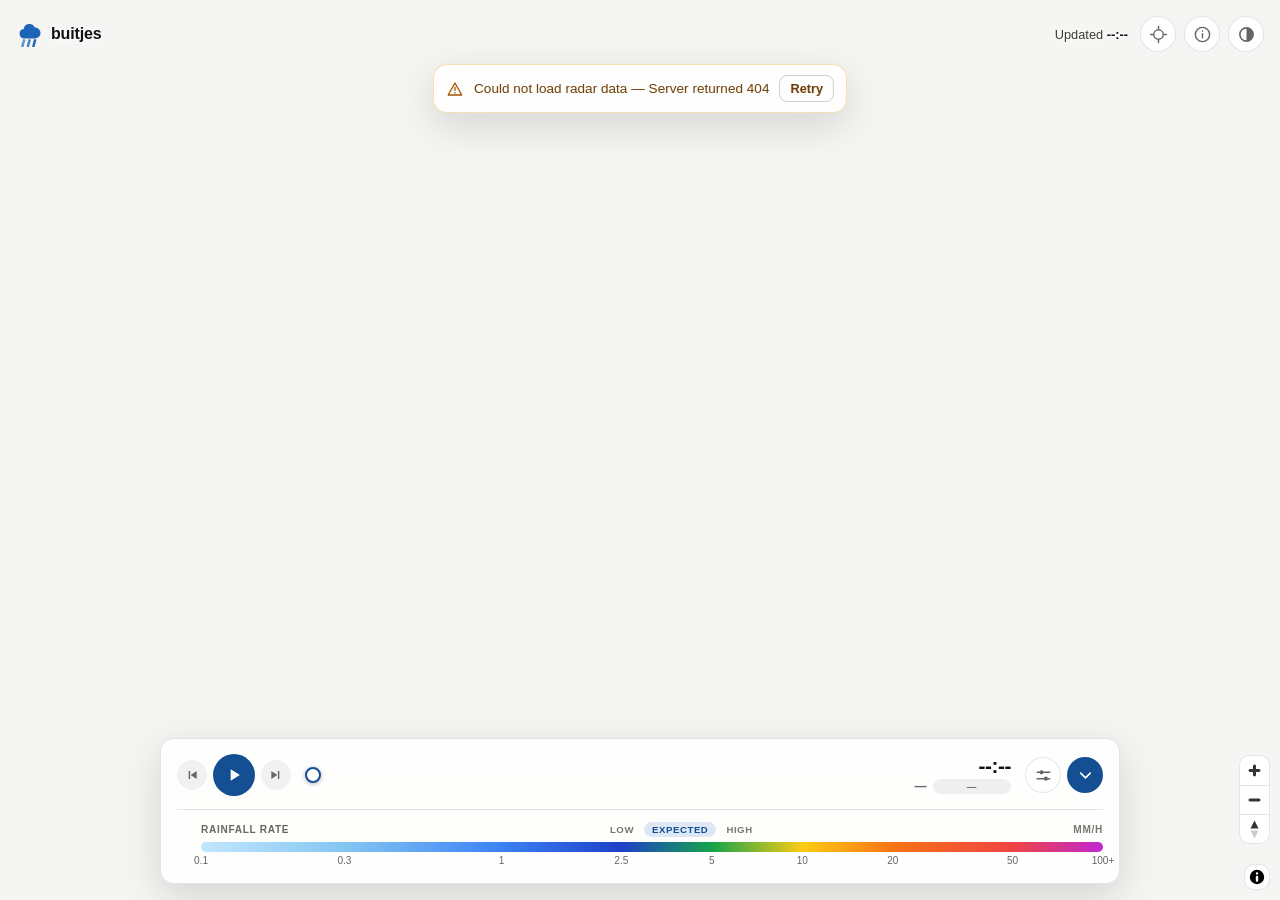
==== commit a99a4db3: "frontend: link-preview card and Open Graph tags A buitjes link previewed in WhatsApp as a bare title" ====
--- a/frontend/index.html
+++ b/frontend/index.html
@@ -15,6 +15,20 @@
          host is told which site is asking, and nothing more. -->
     <meta name="referrer" content="strict-origin-when-cross-origin">
     <title>Buitjes — Precipitation radar</title>
+    <!-- Link preview card (WhatsApp, Signal, iMessage). This site's own og.png, rendered by
+         web/landing/make-og.py in the compose repo: never the apex card, whose wordmark
+         reads mhjansen.nl, so a link here would preview as the apex site. -->
+    <meta property="og:type" content="website">
+    <meta property="og:site_name" content="buitjes.mhjansen.nl">
+    <meta property="og:title" content="Buitjes — Precipitation radar">
+    <meta property="og:description" content="Rain radar and a two-hour precipitation forecast for the Netherlands.">
+    <meta property="og:url" content="https://buitjes.mhjansen.nl/">
+    <meta property="og:image" content="https://buitjes.mhjansen.nl/og.png">
+    <meta property="og:image:width" content="1200">
+    <meta property="og:image:height" content="630">
+    <meta property="og:image:alt" content="buitjes — rain radar">
+    <meta property="og:locale" content="en_GB">
+    <meta name="twitter:card" content="summary_large_image">
     <link rel="icon" type="image/svg+xml" href="favicon.svg">
     <link rel="icon" type="image/png" sizes="32x32" href="favicon-32.png">
     <link rel="apple-touch-icon" href="apple-touch-icon.png">
--- a/frontend/style.css
+++ b/frontend/style.css
@@ -38,8 +38,9 @@
     --control-bg: rgba(255, 255, 255, 0.06);
     --spinner-track: rgba(255, 255, 255, 0.2);
     --glow: 0 2px 12px rgba(0, 0, 0, 0.7);
-    /* MapLibre's credits glyph is a dark SVG; on a dark chip it is inverted. */
-    --attrib-glyph: invert(1);
+    /* MapLibre's control icons (the credits ⓘ, zoom, compass) are dark SVGs;
+       on dark chrome they are inverted. */
+    --ctrl-glyph: invert(1);
 
     /* Amber: a warning about the data (estimated, fallback, stale). */
     --warn-bg: rgba(245, 158, 11, 0.22);
@@ -120,7 +121,7 @@
         --control-bg: #FFFFFF;
         --spinner-track: rgba(0, 0, 0, 0.15);
         --glow: none;
-        --attrib-glyph: none;
+        --ctrl-glyph: none;
         --warn-bg: rgba(245, 158, 11, 0.18);
         --warn-text: #8A4B00;
         --warn-line: #B87400;
@@ -185,7 +186,7 @@
     --control-bg: #FFFFFF;
     --spinner-track: rgba(0, 0, 0, 0.15);
     --glow: none;
-    --attrib-glyph: none;
+    --ctrl-glyph: none;
     --warn-bg: rgba(245, 158, 11, 0.18);
     --warn-text: #8A4B00;
     --warn-line: #B87400;
@@ -308,12 +309,36 @@
    only the mark is affected. */
 .maplibregl-ctrl-attrib-button {
     background-color: transparent;
-    filter: var(--attrib-glyph);
+    filter: var(--ctrl-glyph);
 }
 
 .maplibregl-ctrl-attrib.maplibregl-compact-show .maplibregl-ctrl-attrib-button {
     background-color: rgba(0, 0, 0, 0.08);
 }
+
+/* The zoom and compass buttons get the same chip. MapLibre's own group is a
+   fixed white block with #ddd dividers, which in the dark theme was the one
+   bright thing on the page. Inverting the compass keeps its meaning: the north
+   half (#333) becomes the light one, still the half that stands out. */
+.maplibregl-ctrl-group {
+    background: var(--panel-solid);
+    border: 1px solid var(--border);
+    border-radius: 10px;
+}
+.maplibregl-ctrl-group:not(:empty) { box-shadow: none; }
+.maplibregl-ctrl-group button + button { border-top: 1px solid var(--border); }
+.maplibregl-ctrl-group .maplibregl-ctrl-icon { filter: var(--ctrl-glyph); }
+.maplibregl-ctrl-group button:not(:disabled):hover { background-color: var(--hover); }
+/* The end buttons follow the chip's corners (its radius less the 1px border),
+   always rather than only on focus as MapLibre does: the hover fill and the
+   focus ring would otherwise draw square corners past the rounded edge. */
+.maplibregl-ctrl-group button:first-child,
+.maplibregl-ctrl-group button:focus:first-child { border-radius: 9px 9px 0 0; }
+.maplibregl-ctrl-group button:last-child,
+.maplibregl-ctrl-group button:focus:last-child { border-radius: 0 0 9px 9px; }
+.maplibregl-ctrl-group button:only-child,
+.maplibregl-ctrl-group button:focus:only-child { border-radius: 9px; }
+.maplibregl-ctrl-group button:focus:focus-visible { box-shadow: 0 0 0 2px var(--accent); }
 
 /* The playback panel covers the bottom corners once it grows near the full
    width of the window, hiding the zoom buttons and the credits behind it.
@@ -1314,7 +1339,7 @@
 /* .icon-btn's display would otherwise beat the hidden attribute. */
 .theme-toggle[hidden] { display: none; }
 .theme-toggle svg { transition: transform .2s; }
-.theme-toggle[aria-pressed="true"] svg { transform: rotate(180deg); }
+.theme-toggle[data-showing="dark"] svg { transform: rotate(180deg); }
 
 .field-inline { display: flex; align-items: center; gap: 8px; }
 .field-inline > span {
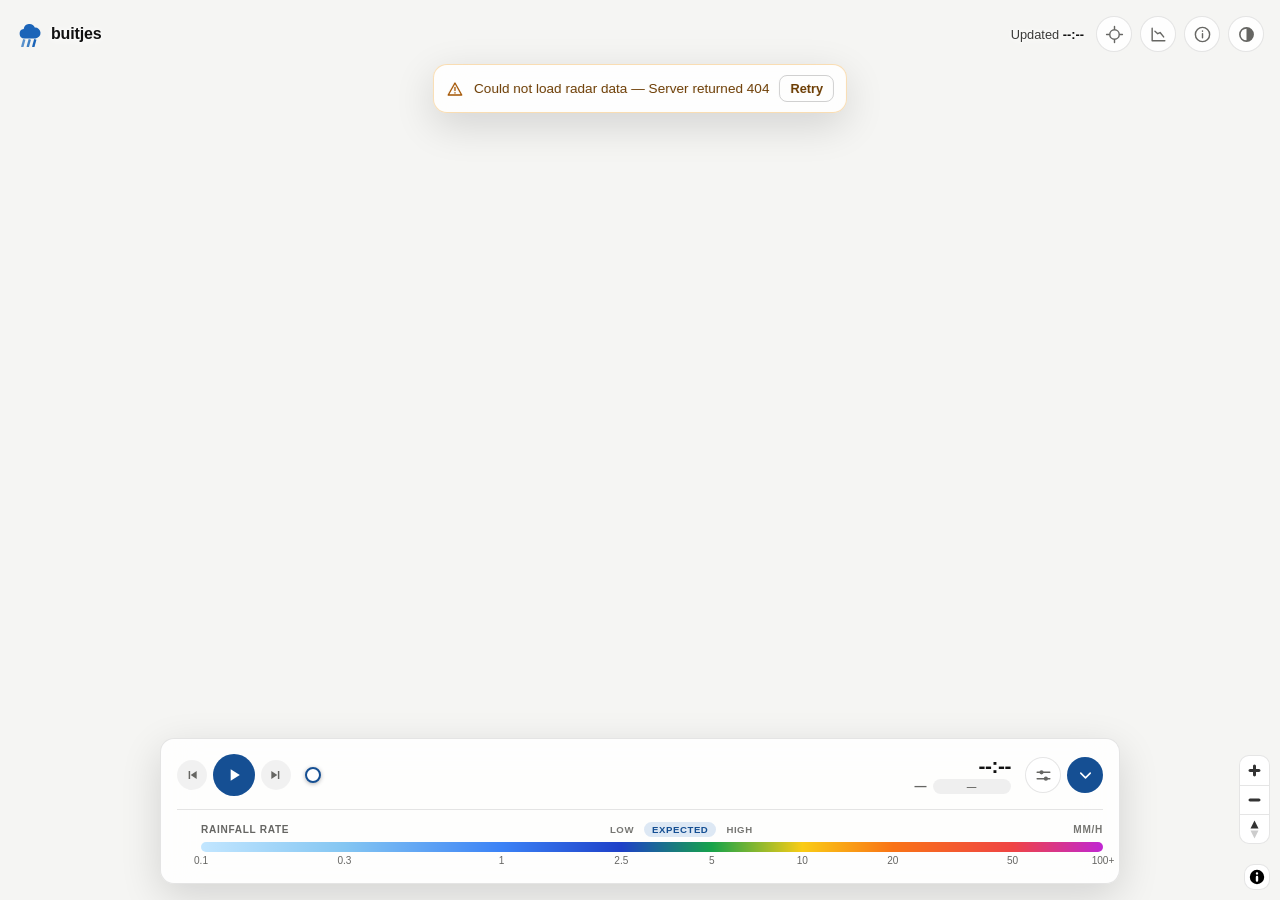
==== commit 73965db8: "Link the three pages to each other, and tidy the page header on phones The map's top bar gets a char" ====
--- a/frontend/index.html
+++ b/frontend/index.html
@@ -4,8 +4,10 @@
     <meta charset="UTF-8">
     <meta name="viewport" content="width=device-width, initial-scale=1.0, viewport-fit=cover">
     <meta name="color-scheme" content="dark light">
-    <!-- See robots.txt. -->
-    <meta name="robots" content="noindex, nofollow">
+    <!-- Indexed on purpose since 2026-10-16; see robots.txt. The description is
+         what a search result shows under the title. -->
+    <meta name="description" content="Rain radar and a two-hour precipitation forecast for the Netherlands, from KNMI radar data.">
+    <link rel="canonical" href="https://buitjes.mhjansen.nl/">
     <!-- Only the map page, and only because OpenStreetMap's tile servers reject
          requests with no Referer. A reverse proxy sending Referrer-Policy:
          same-origin — a reasonable default, and what this runs behind — strips
@@ -37,6 +39,20 @@
     <!-- Before anything is drawn: applies a saved light/dark choice (the
          switch in the top bar), so the page never flashes the other theme. -->
     <script src="js/family.js"></script>
+    <!-- Umami, from this host's own /_u/ (the analytics stack in the compose repo),
+         so script-src and connect-src 'self' already allow it. No cookies, no
+         stored IP. exclude-search is not optional here: the query carries
+         ?lat=&lon= and ?key=, and the tracker would send the URL as-is. -->
+    <script defer src="/_u/script.js" data-website-id="5db1bbe6-77d1-4e22-93b8-75728d1d619f"
+            data-domains="buitjes.mhjansen.nl" data-do-not-track="true" data-performance="true" data-exclude-search="true"></script>
+    <!-- Tells search engines the site's name (shown above the result instead of the
+         bare host) and what it is. A data block, not a script: CSP script-src does
+         not apply to it. -->
+    <script type="application/ld+json">
+    {"@context": "https://schema.org", "@type": "WebSite", "name": "Buitjes",
+     "url": "https://buitjes.mhjansen.nl/", "inLanguage": "en",
+     "description": "Rain radar and a two-hour precipitation forecast for the Netherlands."}
+    </script>
 </head>
 <body>
     <svg class="icon-sprite" aria-hidden="true" focusable="false">
@@ -51,6 +67,11 @@
         </symbol>
         <symbol id="icon-info" viewBox="0 0 24 24" fill="none" stroke="currentColor" stroke-width="1.8" stroke-linecap="round">
             <circle cx="12" cy="12" r="9"/><path d="M12 11v5"/><path d="M12 7.6v.3"/>
+        </symbol>
+        <!-- A small line chart falling to the right: the accuracy page's
+             skill-by-lead-time curve, which is what it links to. -->
+        <symbol id="icon-accuracy" viewBox="0 0 24 24" fill="none" stroke="currentColor" stroke-width="1.8" stroke-linecap="round" stroke-linejoin="round">
+            <path d="M4 4v16h16"/><path d="M7.5 8l3.5 3 3-1.5 4.5 5.5"/>
         </symbol>
         <symbol id="icon-locate" viewBox="0 0 24 24" fill="none" stroke="currentColor" stroke-width="1.8" stroke-linecap="round">
             <circle cx="12" cy="12" r="6"/><path d="M12 2v3M12 19v3M2 12h3M19 12h3"/>
@@ -96,7 +117,10 @@
                 <path transform="translate(1 -1.5) scale(1.05)" fill="currentColor" d="M7 18a4.5 4.5 0 0 1-.6-8.96 5.5 5.5 0 0 1 10.55-1.4A4.25 4.25 0 0 1 17.5 18z"/>
                 <g stroke-width="2.4" stroke-linecap="square"><line class="rain-1" x1="8" y1="19.5" x2="6.5" y2="25"/><line class="rain-2" x1="13.5" y1="19.5" x2="12" y2="25"/><line x1="19" y1="19.5" x2="17.5" y2="25" stroke="currentColor"/></g>
             </svg>
-            <span class="brand-name">buitjes</span>
+            <!-- The page's one <h1>, for search engines and screen readers: the map
+                 has no headline of its own, and the name is what it is called.
+                 Styled exactly like the span it replaced (style.css). -->
+            <h1 class="brand-name">buitjes</h1>
         </div>
         <div class="topbar-actions">
             <!-- The age suffix and the dot only appear when the feed has
@@ -115,6 +139,11 @@
             <button type="button" id="locate-btn" class="icon-btn" aria-label="Find my location" title="Find my location">
                 <svg aria-hidden="true"><use href="#icon-locate"/></svg>
             </button>
+            <!-- A link, not a button: it goes to another page. Styled as the
+                 icons beside it so the bar stays one row of round controls. -->
+            <a class="icon-btn" href="accuracy.html" aria-label="How accurate is the forecast?" title="How accurate is the forecast?">
+                <svg aria-hidden="true"><use href="#icon-accuracy"/></svg>
+            </a>
             <button type="button" id="info-btn" class="icon-btn" aria-label="About this map" aria-expanded="false" title="About this map">
                 <svg aria-hidden="true"><use href="#icon-info"/></svg>
             </button>
@@ -153,7 +182,8 @@
                 </dl>
                 <p class="about-note">The forecast is <em>seamless</em> — that split is a
                    reading aid, not a change of data source. Accuracy drops the further
-                   right you scrub.</p>
+                   right you scrub; <a href="accuracy.html">how fast it drops</a> is scored
+                   against the radar every hour.</p>
                 <p class="about-note">A step badged <strong>Estimated</strong> is one KNMI
                    published empty: all twenty runs identical and the country dry in the
                    middle of a rain band. Rather than draw that, this stands in for it with
--- a/frontend/style.css
+++ b/frontend/style.css
@@ -411,6 +411,9 @@
     text-shadow: var(--glow);
 }
 .brand-mark { width: 28px; height: 26px; color: var(--accent); flex: none; }
+/* The name is the page's <h1> (index.html); drop the heading's own size and
+   margins so it sets exactly like the rest of the line. */
+.brand-name { margin: 0; font: inherit; letter-spacing: inherit; }
 /* Classes, not style="" attributes: the CSP here is style-src 'self', which
    blocks inline styles, and the two lighter streaks silently lost their colour. */
 .brand-mark .rain-1 { stroke: var(--rain-1); }
@@ -1318,6 +1321,35 @@
     text-transform: uppercase;
 }
 .forecast-head-actions { display: flex; align-items: center; gap: 14px; flex-wrap: wrap; }
+.forecast-head-meta { display: flex; align-items: center; gap: 14px; flex-wrap: wrap; }
+.page-nav { display: flex; gap: 8px; }
+
+/* Page header on phones. Left to wrap, the line broke wherever the next item
+   happened not to fit, which stranded a lone button and the theme switch on a
+   row of their own. Instead the groups become rows: the brand with the theme
+   switch beside it, then what the page shows, then the links as an even pair. */
+@media (max-width: 560px) {
+    .forecast-head {
+        display: grid;
+        grid-template-columns: 1fr auto;
+        align-items: center;
+        gap: 10px 12px;
+    }
+    .forecast-head-actions { display: contents; }
+    .forecast-head .brand { grid-column: 1; grid-row: 1; }
+    .forecast-head .theme-toggle { grid-column: 2; grid-row: 1; justify-self: end; margin: 0; }
+    .forecast-head-meta {
+        grid-column: 1 / -1;
+        grid-row: 2;
+        gap: 6px 10px;
+    }
+    /* The location and its coordinates read as one item on the left, and
+       the update time takes the right edge. */
+    .forecast-head-meta .ref-time { margin: 0 0 0 auto; }
+    .forecast-head .ref-time-label { display: inline; }
+    .page-nav { grid-column: 1 / -1; grid-row: 3; display: grid; grid-template-columns: 1fr 1fr; }
+    .page-nav .link-button { text-align: center; }
+}
 
 /* The light/dark switch every mhjansen.nl site has, last in the bar. Here
    the family's bare icon (https://mhjansen.nl/family.css, copied rather than
@@ -1725,3 +1757,138 @@
 /* MapLibre paints its own canvas; the card supplies the rounded corner. */
 .mini-map .maplibregl-canvas { border-radius: 10px; }
 .mini-map .maplibregl-ctrl-attrib.maplibregl-compact { font-size: 0.68rem; }
+
+/* ------------------------------------------------------- accuracy page */
+
+/* Series colours for accuracy.html, checked with a palette validator against
+   the card surface in each theme: lightness band, chroma, colour-blind
+   separation and 3:1 contrast. Blue is the forecast everywhere on the page,
+   and nothing else. Persistence is the neutral dashed line a baseline usually
+   gets. The band chart has its own pair, so blue keeps one meaning. */
+body.page-accuracy {
+    --acc-forecast: #3987E5;
+    --acc-baseline: #9C9C98;
+    --acc-above: #D95926;
+    --acc-below: #199E70;
+    --acc-rain: #6E6E6A;
+}
+@media (prefers-color-scheme: light) {
+    :root:not([data-theme="dark"]) body.page-accuracy {
+        --acc-forecast: #1B64B8;
+        --acc-baseline: #767672;
+        --acc-above: #D2580A;
+        --acc-below: #138A60;
+        --acc-rain: #9C9C98;
+    }
+}
+:root[data-theme="light"] body.page-accuracy {
+    --acc-forecast: #1B64B8;
+    --acc-baseline: #767672;
+    --acc-above: #D2580A;
+    --acc-below: #138A60;
+    --acc-rain: #9C9C98;
+}
+
+.acc-wide { grid-column: 1 / -1; }
+.acc-title { margin: 0 0 6px; font-size: 1.35rem; font-weight: 700; letter-spacing: -0.01em; }
+.page-accuracy .summary-text { font-weight: 500; }
+.page-accuracy .chart-note a,
+.page-accuracy .acc-glossary a { color: var(--link); }
+.acc-stat-note { display: block; margin-top: 1px; font-size: 0.66rem; color: var(--muted-dim); }
+
+.page-accuracy .chart-card > .acc-chart { min-height: 200px; }
+.page-accuracy .chart-card > .acc-chart--short { flex: 0 0 auto; min-height: 110px; margin-top: 6px; }
+
+.acc-line { fill: none; stroke-width: 2; stroke-linejoin: round; stroke-linecap: round; }
+.acc-line--dashed { stroke-dasharray: 5 4; }
+/* A ring in the card's own colour, so a dot sitting on a line or gridline
+   stays a separate mark. */
+.acc-dot { stroke: var(--panel-solid); stroke-width: 1.5; }
+.acc-line.acc-s-forecast { stroke: var(--acc-forecast); }
+.acc-line.acc-s-baseline { stroke: var(--acc-baseline); }
+.acc-line.acc-s-above { stroke: var(--acc-above); }
+.acc-line.acc-s-below { stroke: var(--acc-below); }
+.acc-dot.acc-s-forecast { fill: var(--acc-forecast); }
+.acc-dot.acc-s-baseline { fill: var(--acc-baseline); }
+.acc-dot.acc-s-above { fill: var(--acc-above); }
+.acc-dot.acc-s-below { fill: var(--acc-below); }
+.acc-bar.acc-s-rain { fill: var(--acc-rain); }
+
+.acc-ref { stroke: var(--muted-dim); stroke-width: 1; stroke-dasharray: 2 3; }
+.acc-ref-label,
+.acc-end-label { font-size: 10px; fill: var(--muted); font-variant-numeric: tabular-nums; }
+.acc-end-label { font-size: 11px; font-weight: 600; }
+
+.acc-legend { display: flex; flex-wrap: wrap; gap: 4px 14px; font-size: 0.72rem; color: var(--muted); }
+.acc-legend-item { display: inline-flex; align-items: center; }
+.acc-swatch {
+    display: inline-block;
+    flex: none;
+    width: 16px;
+    margin-right: 6px;
+    border-top: 2px solid var(--muted);
+    vertical-align: middle;
+}
+.acc-swatch--dashed { border-top-style: dashed; }
+.acc-swatch.acc-s-forecast { border-color: var(--acc-forecast); }
+.acc-swatch.acc-s-baseline { border-color: var(--acc-baseline); }
+.acc-swatch.acc-s-above { border-color: var(--acc-above); }
+.acc-swatch.acc-s-below { border-color: var(--acc-below); }
+.acc-swatch.acc-s-rain { width: 9px; height: 9px; border: 0; border-radius: 2px; background: var(--acc-rain); }
+.chart-tooltip .tip-band i { display: inline-flex; align-items: center; }
+
+.acc-table-wrap { overflow-x: auto; }
+.acc-table {
+    width: 100%;
+    border-collapse: collapse;
+    font-size: 0.76rem;
+    font-variant-numeric: tabular-nums;
+    white-space: nowrap;
+}
+.acc-table th,
+.acc-table td { padding: 6px 10px; text-align: right; border-bottom: 1px solid var(--border); }
+.acc-table thead th {
+    font-size: 0.62rem;
+    font-weight: 700;
+    letter-spacing: 0.05em;
+    text-transform: uppercase;
+    color: var(--muted-dim);
+}
+.acc-table th:first-child { text-align: left; }
+.acc-table tbody th { font-weight: 600; }
+
+.acc-details summary { cursor: pointer; font-size: 0.9rem; font-weight: 700; }
+.acc-details[open] summary { margin-bottom: 10px; }
+
+.acc-glossary { margin: 0; display: grid; grid-template-columns: minmax(150px, 220px) 1fr; gap: 12px 24px; }
+.acc-glossary dt { font-size: 0.84rem; font-weight: 700; scroll-margin-top: 16px; }
+.acc-glossary dd { margin: 0; font-size: 0.84rem; line-height: 1.55; color: var(--muted); }
+@media (max-width: 760px) {
+    .acc-glossary { grid-template-columns: 1fr; gap: 4px; }
+    .acc-glossary dd { margin-bottom: 10px; }
+}
+/* Grid items default to min-width: auto, so a wide table inside a card would
+   stretch its column past the screen instead of scrolling in its own box. */
+.page-accuracy .forecast-main > * { min-width: 0; }
+@media (max-width: 760px) {
+    .page-accuracy .forecast-main { grid-template-columns: minmax(0, 1fr); }
+}
+/* The 5 km lines in the FSS chart: thinner, with hollow dots, so square size
+   is told apart by shape and by name while colour keeps meaning "forecast"
+   or "persistence". */
+.acc-line--fine { stroke-width: 1.25; }
+.acc-dot.acc-dot--hollow { fill: var(--panel-solid); stroke-width: 1.5; }
+.acc-dot--hollow.acc-s-forecast { stroke: var(--acc-forecast); }
+.acc-dot--hollow.acc-s-baseline { stroke: var(--acc-baseline); }
+.acc-swatch--fine { border-top-width: 1px; }
+.page-nav .link-button.is-busy { opacity: 0.6; cursor: progress; }
+.acc-foot-nav {
+    grid-column: 1 / -1;
+    display: flex;
+    flex-wrap: wrap;
+    gap: 8px;
+    font-size: 0.8rem;
+    color: var(--muted-dim);
+}
+.acc-foot-nav a { color: var(--link); text-decoration: none; }
+.acc-foot-nav a:hover { text-decoration: underline; }
